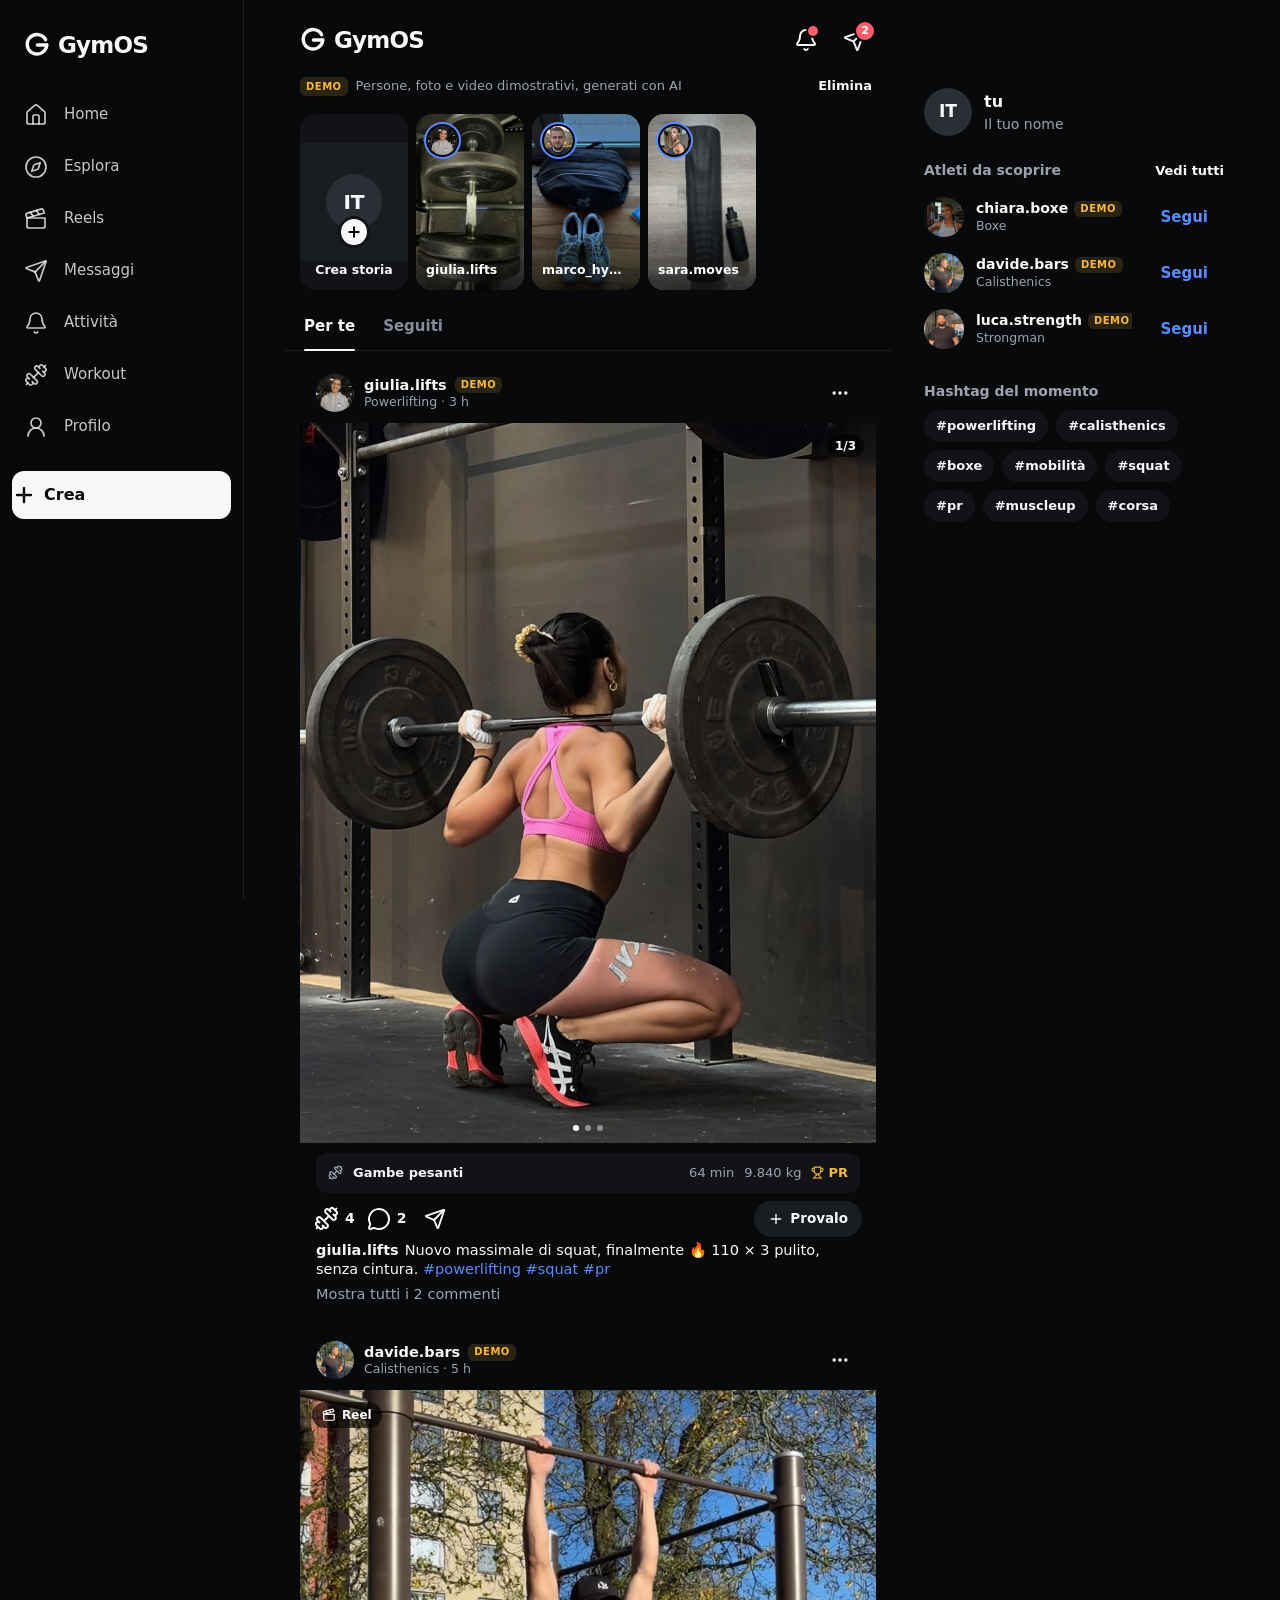
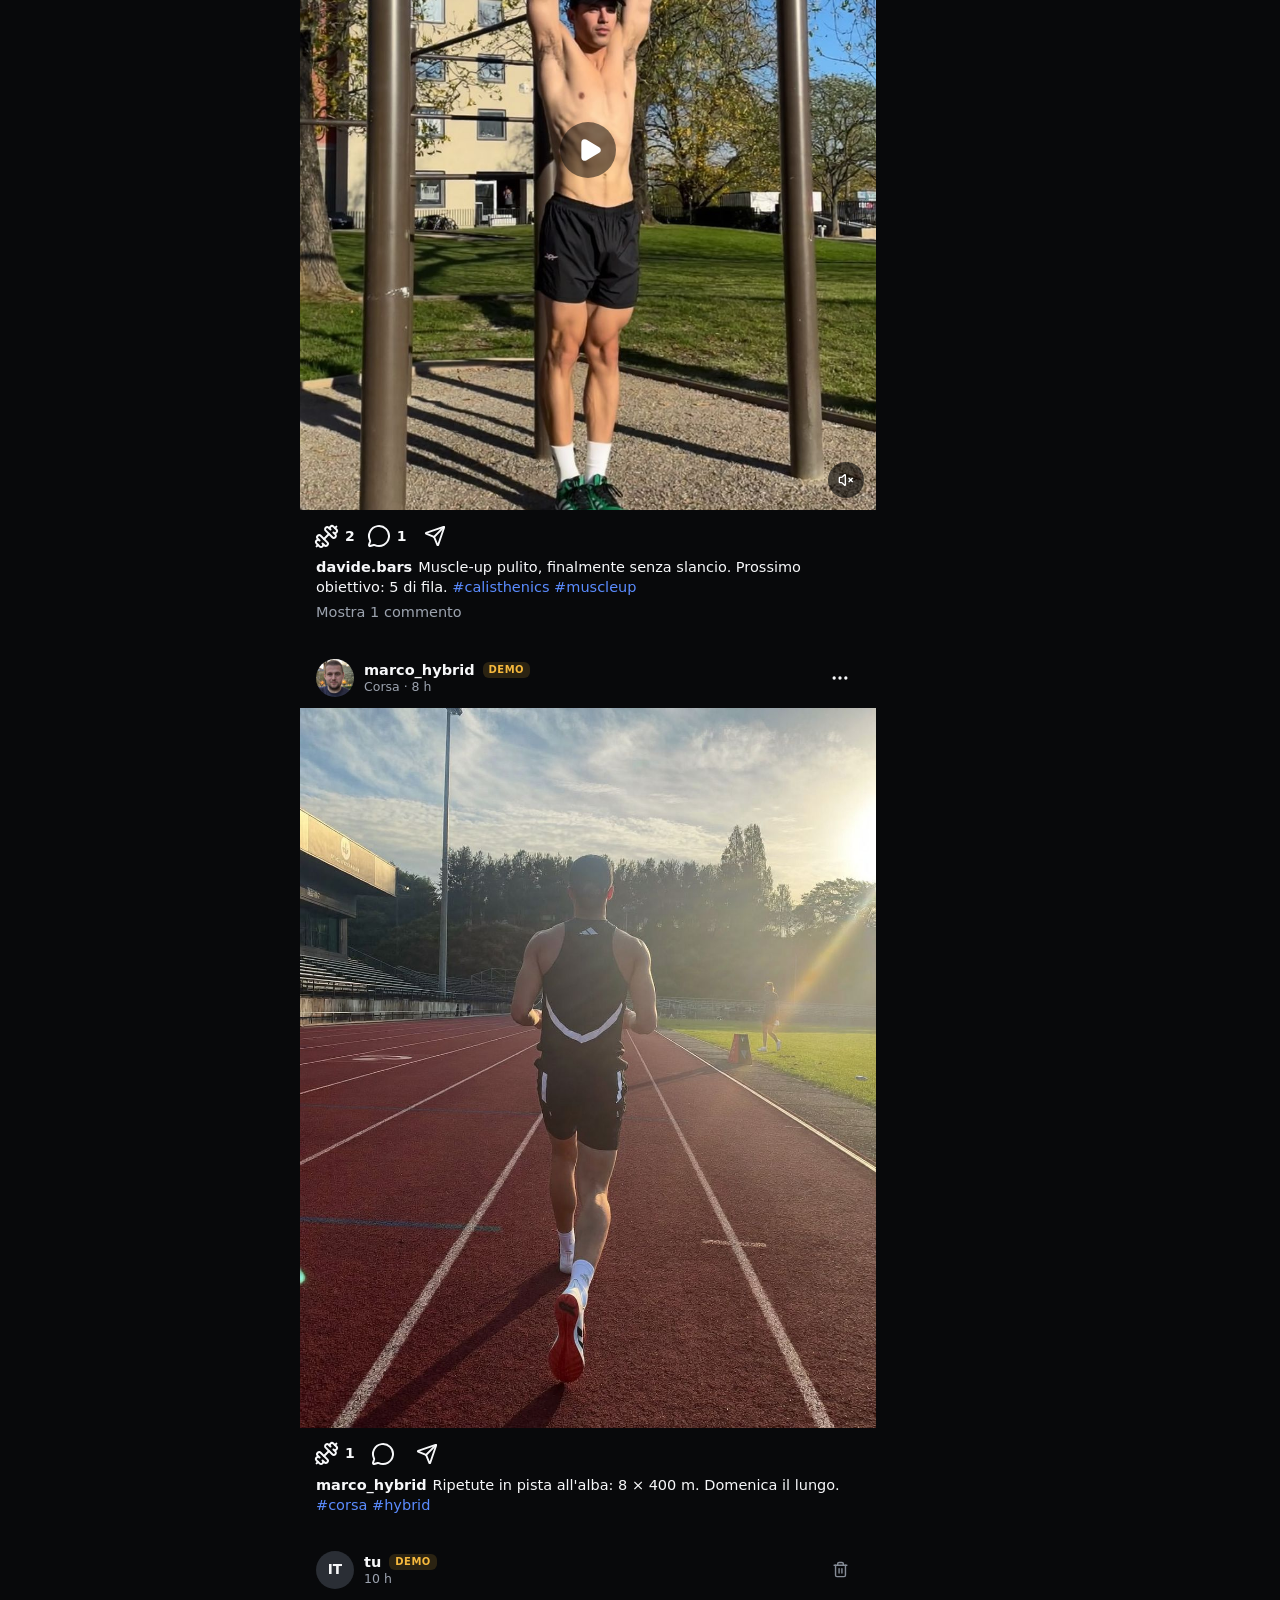
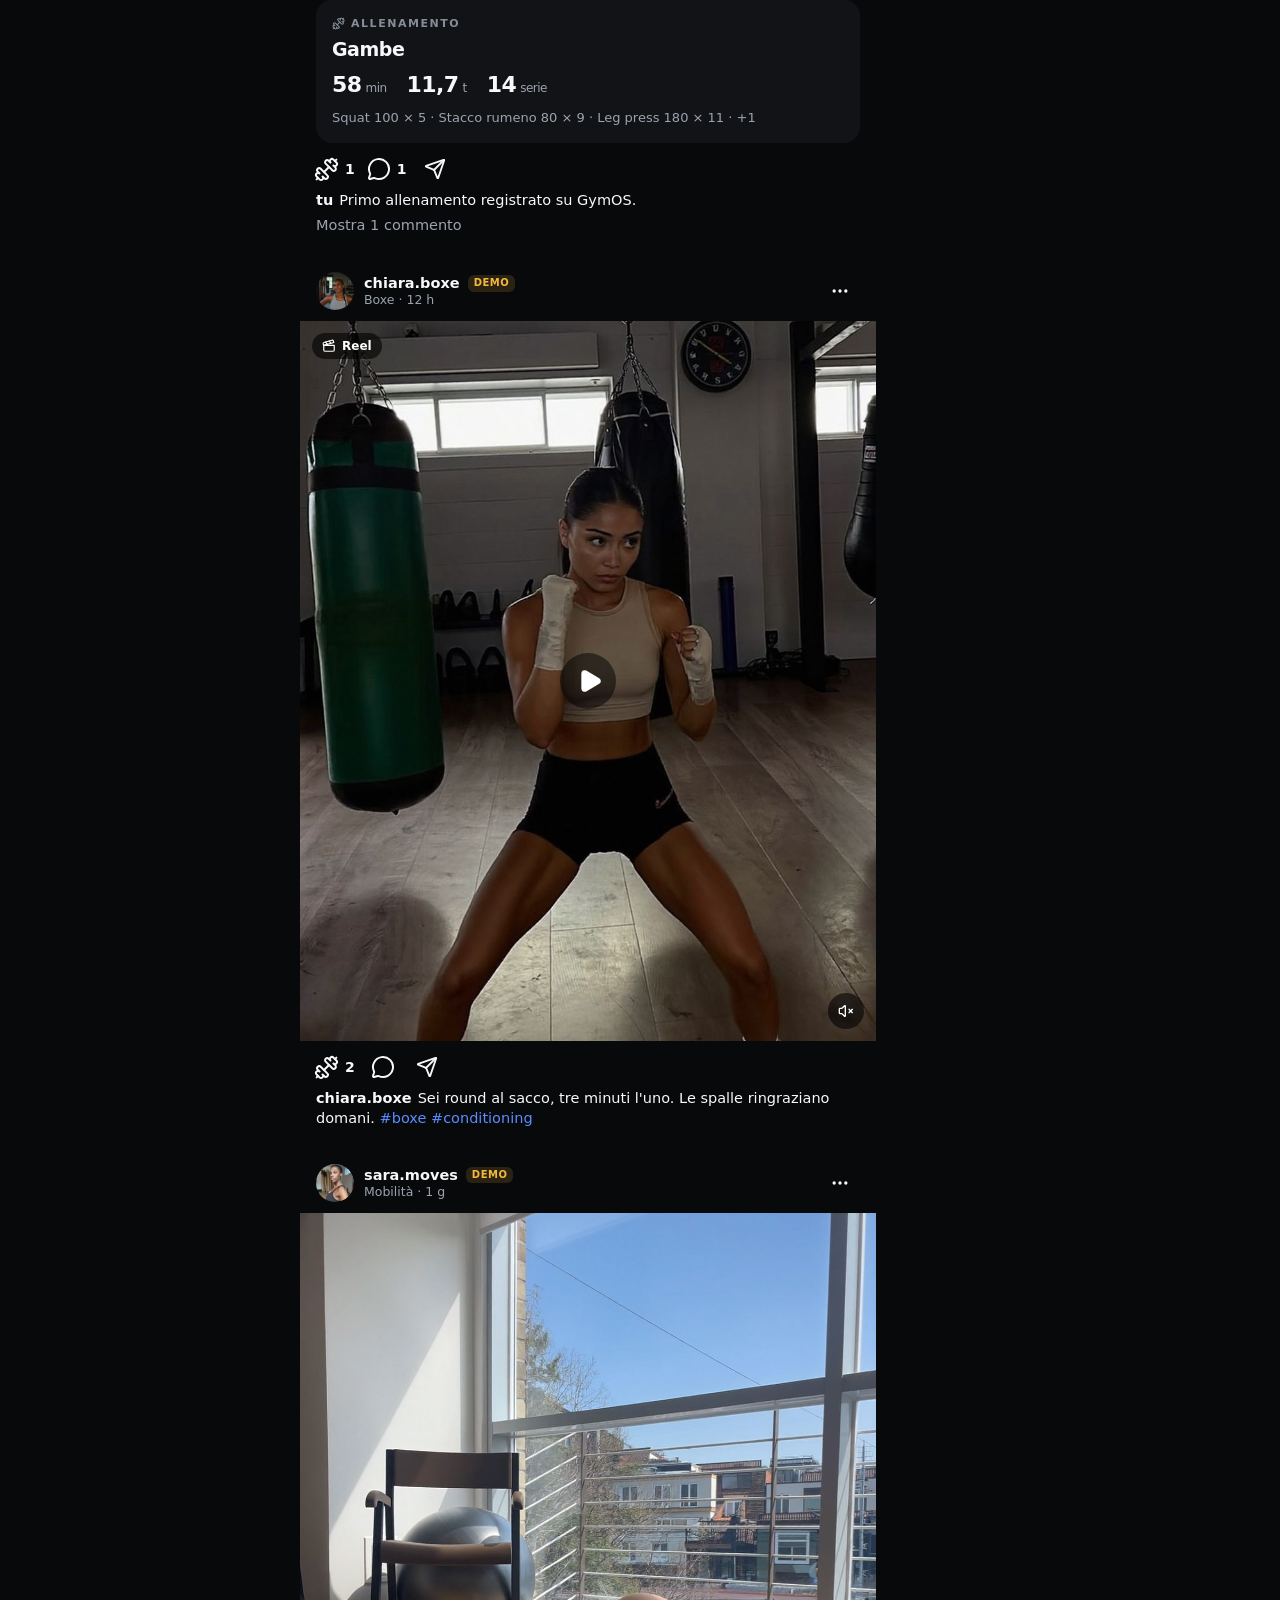
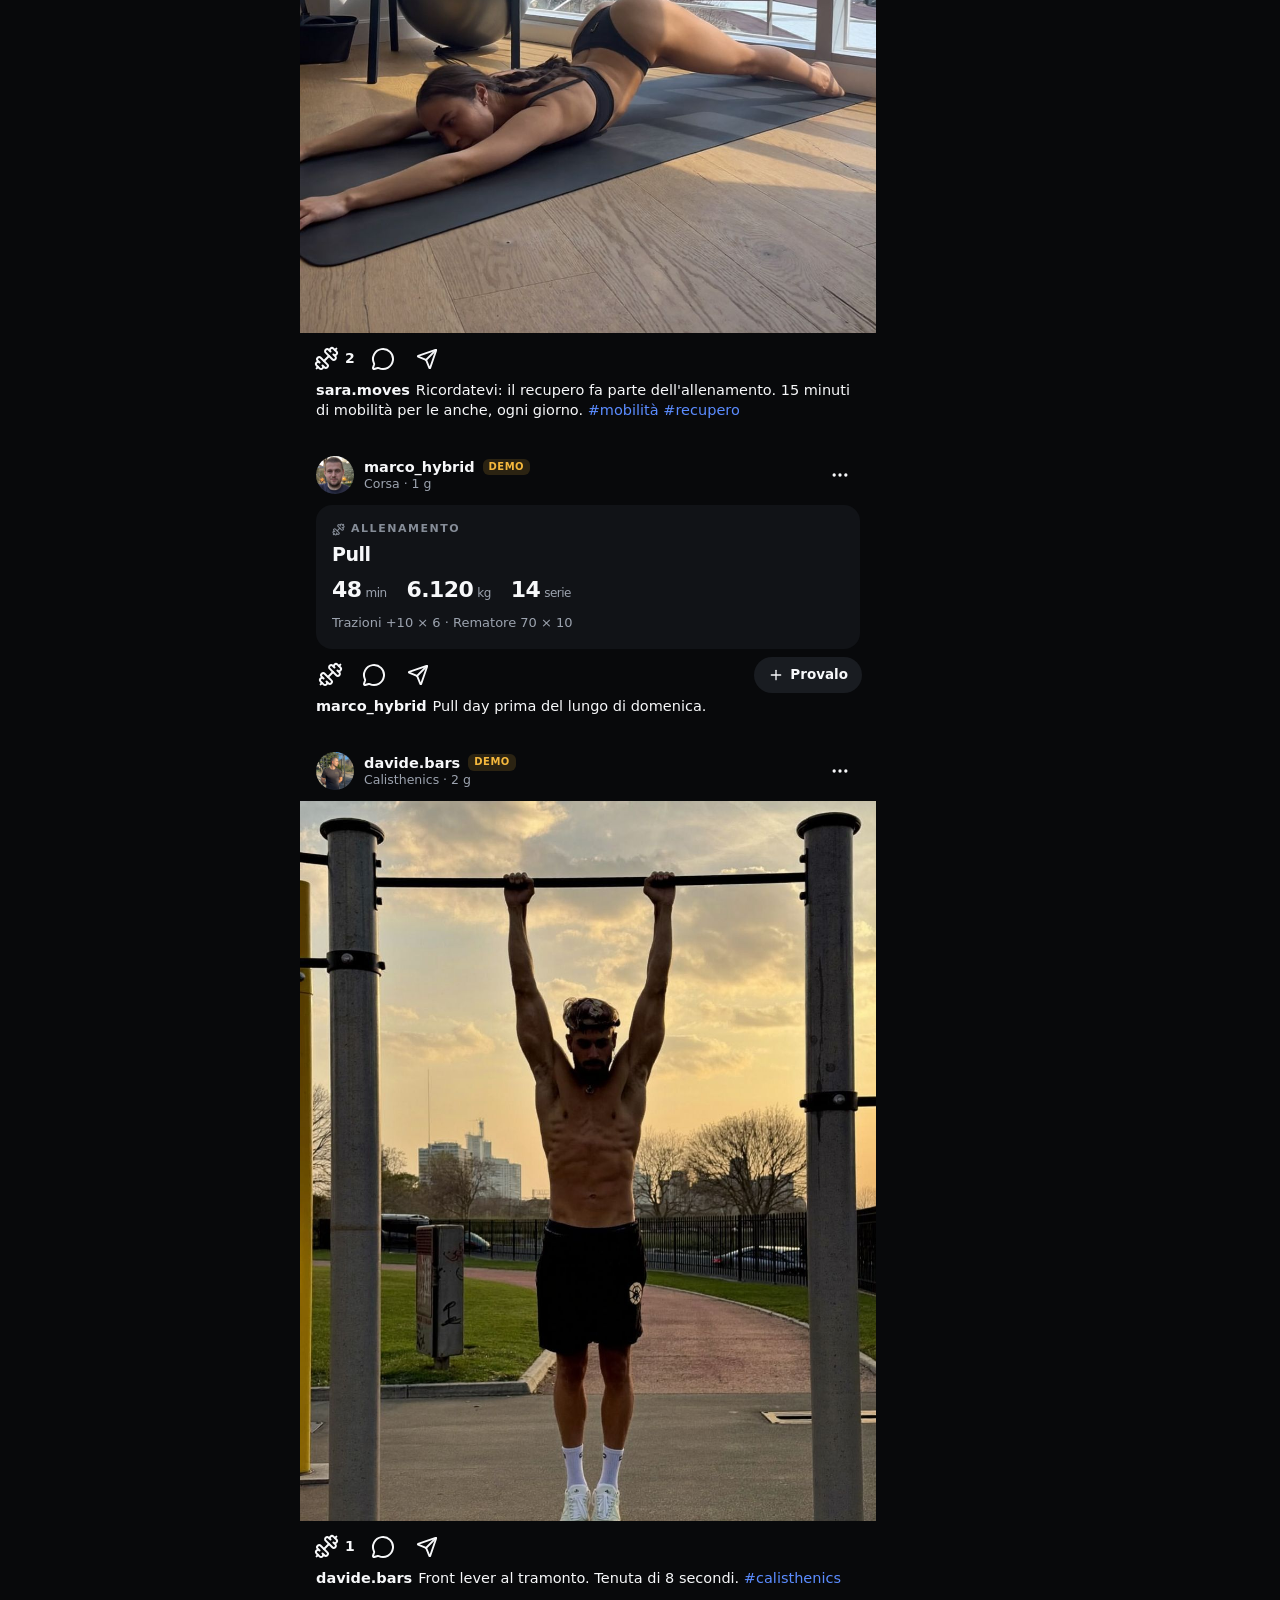
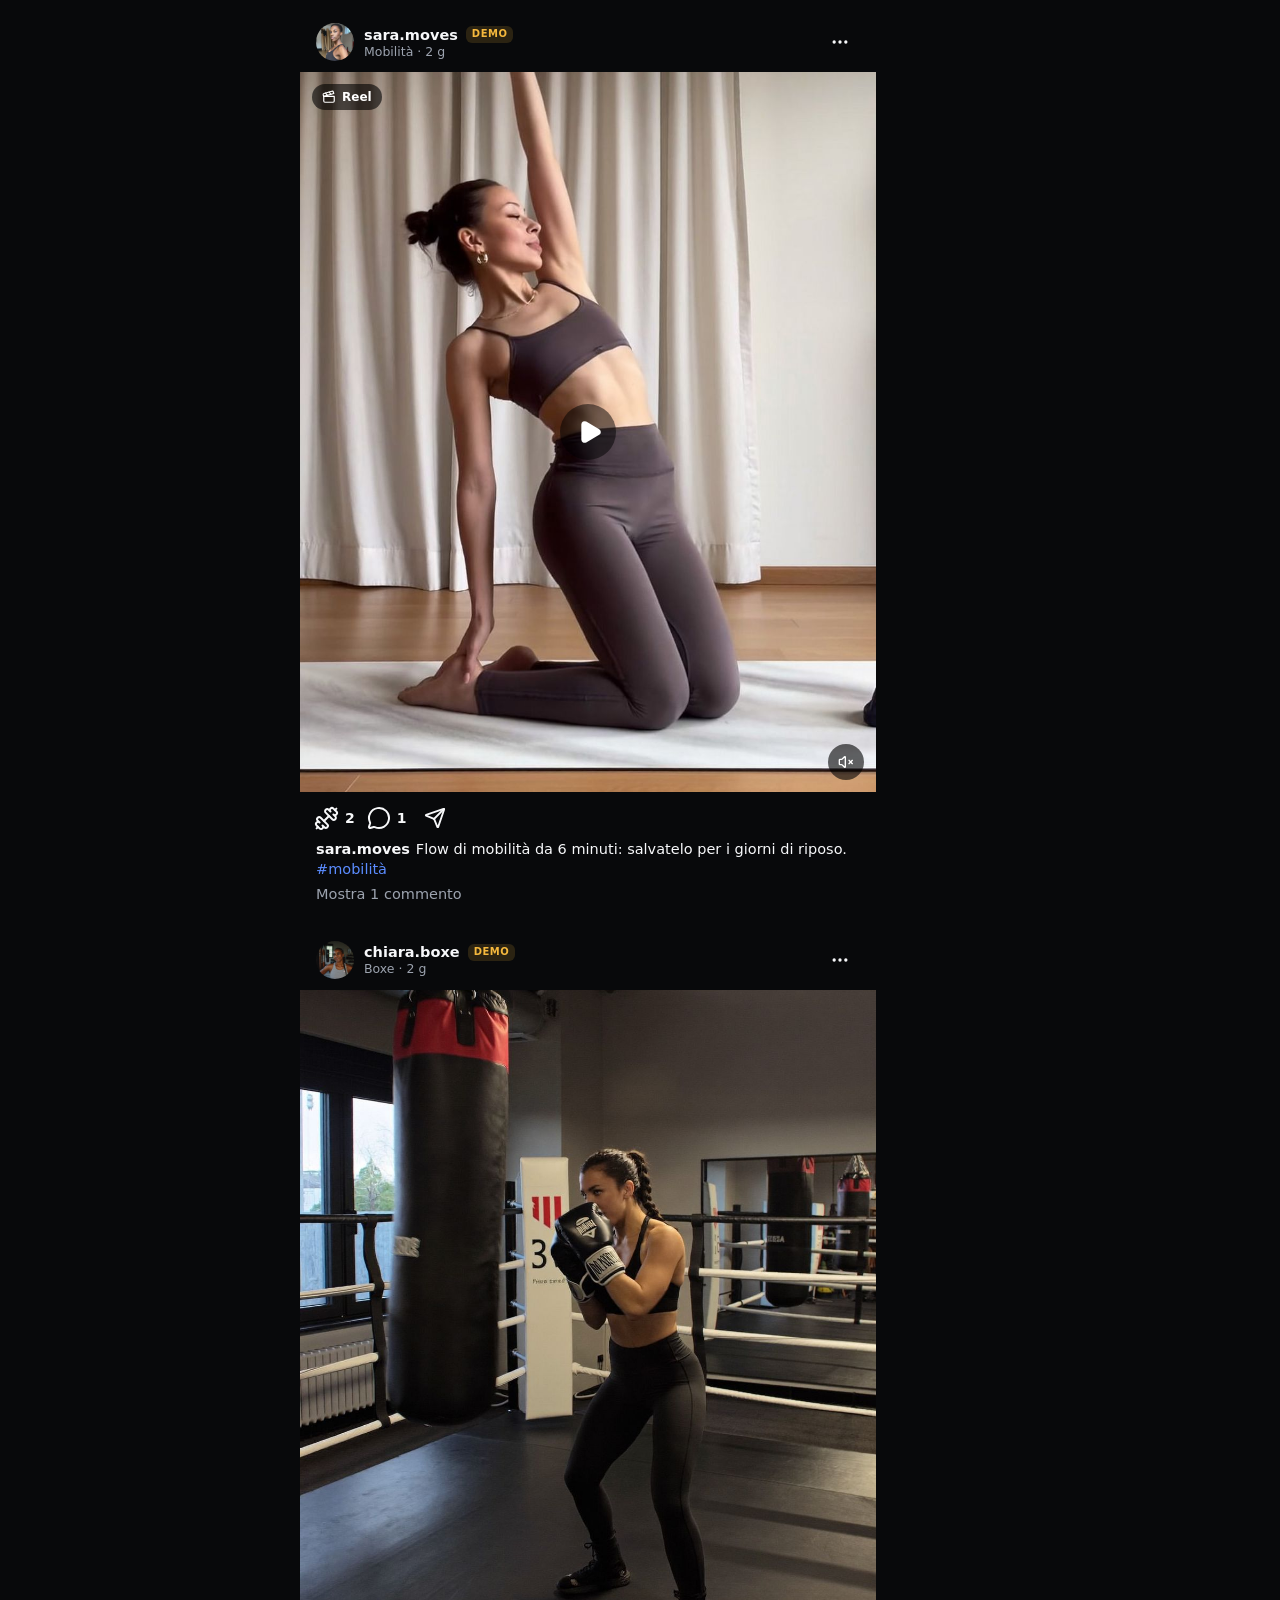
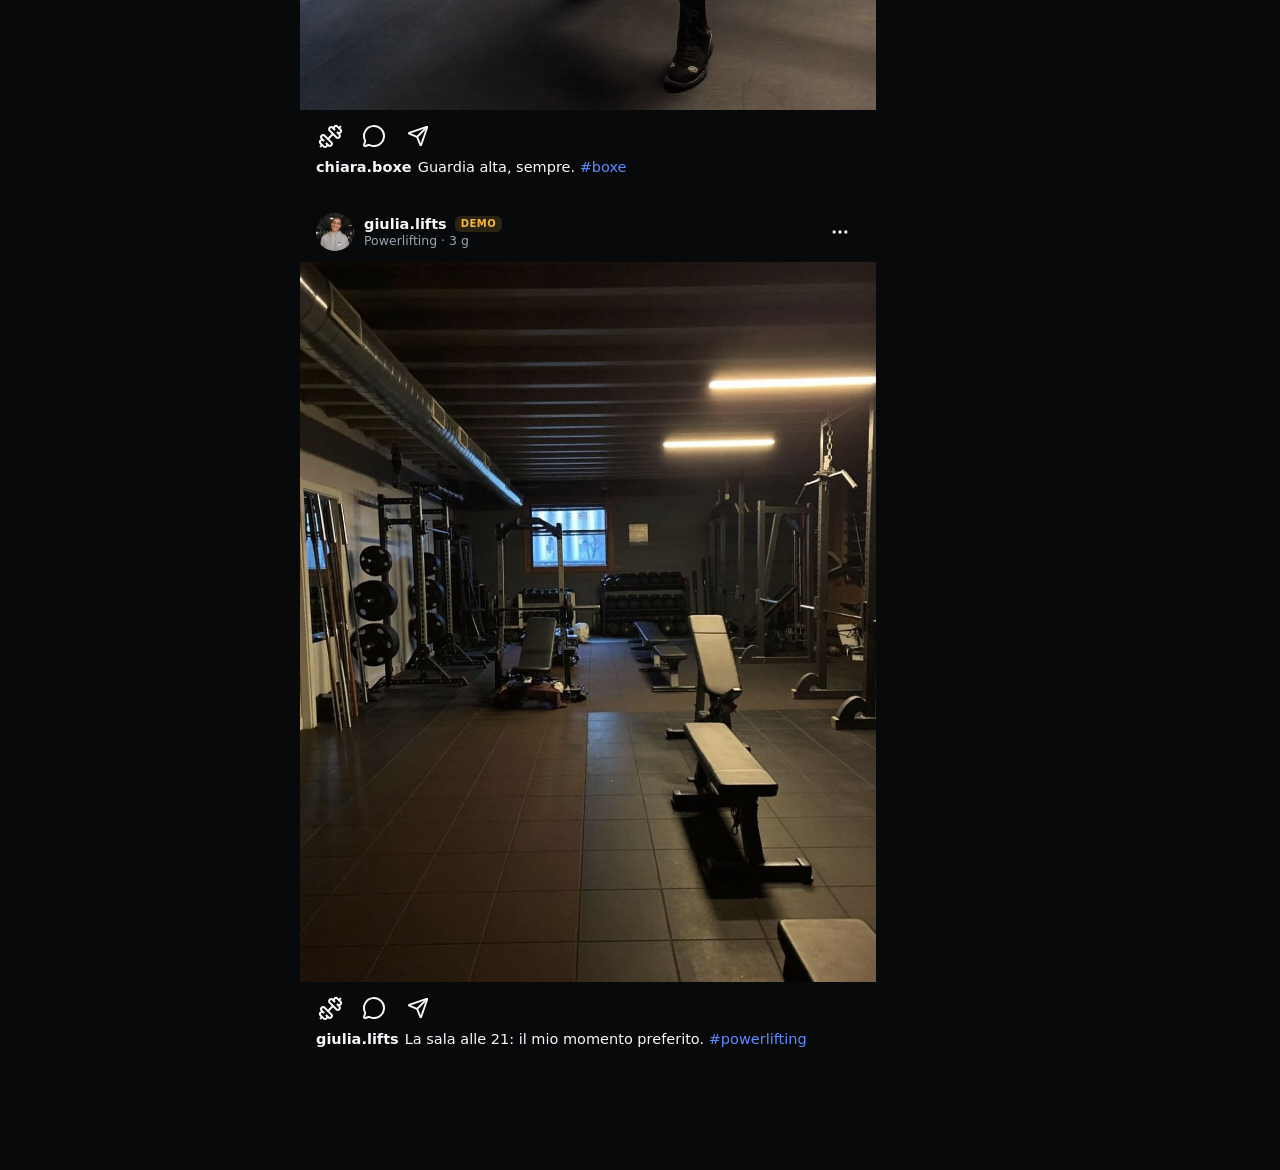
==== index.html @ dfb7d6fe "GymOS: app pubblicata (build) Co-Authored-By: Claude Opus 5.5 <noreply@anthropic.com>" ====
<!doctype html>
<html lang="it">
  <head>
    <meta charset="UTF-8" />
    <meta name="viewport" content="width=device-width, initial-scale=1, viewport-fit=cover" />
    <meta name="theme-color" content="#08090b" />
    <meta name="apple-mobile-web-app-capable" content="yes" />
    <meta name="mobile-web-app-capable" content="yes" />
    <meta name="apple-mobile-web-app-status-bar-style" content="black-translucent" />
    <meta name="apple-mobile-web-app-title" content="GymOS" />
    <link rel="manifest" href="/manifest.webmanifest" />
    <link rel="icon" type="image/png" href="/icons/icon-192.png" />
    <link rel="apple-touch-icon" href="/icons/apple-touch-icon.png" />
    <title>GymOS</title>
    <script type="module" crossorigin src="/assets/index-BganBT_k.js"></script>
    <link rel="stylesheet" crossorigin href="/assets/index-Bl6Pz8WL.css">
  </head>
  <body>
    <div id="root"></div>
  </body>
</html>
---- assets/index-Bl6Pz8WL.css ----
/*! tailwindcss v4.3.4 | MIT License | https://tailwindcss.com */
@layer properties{@supports (((-webkit-hyphens:none)) and (not (margin-trim:block))) or ((-moz-orient:inline) and (not (color:rgb(from red r g b)))){*,:before,:after,::backdrop{--tw-translate-x:0;--tw-translate-y:0;--tw-translate-z:0;--tw-rotate-x:initial;--tw-rotate-y:initial;--tw-rotate-z:initial;--tw-skew-x:initial;--tw-skew-y:initial;--tw-pan-x:initial;--tw-pan-y:initial;--tw-pinch-zoom:initial;--tw-scroll-snap-strictness:proximity;--tw-space-y-reverse:0;--tw-divide-y-reverse:0;--tw-border-style:solid;--tw-gradient-position:initial;--tw-gradient-from:#0000;--tw-gradient-via:#0000;--tw-gradient-to:#0000;--tw-gradient-stops:initial;--tw-gradient-via-stops:initial;--tw-gradient-from-position:0%;--tw-gradient-via-position:50%;--tw-gradient-to-position:100%;--tw-leading:initial;--tw-font-weight:initial;--tw-tracking:initial;--tw-shadow:0 0 #0000;--tw-shadow-color:initial;--tw-shadow-alpha:100%;--tw-inset-shadow:0 0 #0000;--tw-inset-shadow-color:initial;--tw-inset-shadow-alpha:100%;--tw-ring-color:initial;--tw-ring-shadow:0 0 #0000;--tw-inset-ring-color:initial;--tw-inset-ring-shadow:0 0 #0000;--tw-ring-inset:initial;--tw-ring-offset-width:0px;--tw-ring-offset-color:#fff;--tw-ring-offset-shadow:0 0 #0000;--tw-blur:initial;--tw-brightness:initial;--tw-contrast:initial;--tw-grayscale:initial;--tw-hue-rotate:initial;--tw-invert:initial;--tw-opacity:initial;--tw-saturate:initial;--tw-sepia:initial;--tw-drop-shadow:initial;--tw-drop-shadow-color:initial;--tw-drop-shadow-alpha:100%;--tw-drop-shadow-size:initial;--tw-backdrop-blur:initial;--tw-backdrop-brightness:initial;--tw-backdrop-contrast:initial;--tw-backdrop-grayscale:initial;--tw-backdrop-hue-rotate:initial;--tw-backdrop-invert:initial;--tw-backdrop-opacity:initial;--tw-backdrop-saturate:initial;--tw-backdrop-sepia:initial;--tw-duration:initial}}}@layer theme{:root,:host{--font-sans:-apple-system, BlinkMacSystemFont, "SF Pro Text", "Inter", system-ui, sans-serif;--font-mono:ui-monospace, SFMono-Regular, Menlo, Monaco, Consolas, "Liberation Mono", "Courier New", monospace;--color-black:#000;--color-white:#fff;--spacing:.25rem;--container-xs:20rem;--container-md:28rem;--container-xl:36rem;--container-3xl:48rem;--text-xs:.75rem;--text-xs--line-height:calc(1 / .75);--text-sm:.875rem;--text-sm--line-height:calc(1.25 / .875);--text-base:1rem;--text-base--line-height:calc(1.5 / 1);--text-lg:1.125rem;--text-lg--line-height:calc(1.75 / 1.125);--text-xl:1.25rem;--text-xl--line-height:calc(1.75 / 1.25);--text-2xl:1.5rem;--text-2xl--line-height:calc(2 / 1.5);--text-3xl:1.875rem;--text-3xl--line-height:calc(2.25 / 1.875);--font-weight-normal:400;--font-weight-medium:500;--font-weight-semibold:600;--font-weight-bold:700;--tracking-tight:-.025em;--tracking-wider:.05em;--leading-tight:1.25;--leading-snug:1.375;--leading-relaxed:1.625;--radius-sm:.25rem;--radius-md:.375rem;--radius-lg:.5rem;--radius-xl:.75rem;--radius-2xl:1rem;--radius-3xl:1.5rem;--animate-pulse:pulse 2s cubic-bezier(.4, 0, .6, 1) infinite;--blur-xl:24px;--default-transition-duration:.15s;--default-transition-timing-function:cubic-bezier(.4, 0, .2, 1);--default-font-family:var(--font-sans);--default-mono-font-family:var(--font-mono);--color-bg:#08090b;--color-surface:#111317;--color-raised:#191c21;--color-line:#292d33;--color-ink:#f7f8fa;--color-muted:#9ca3af;--color-faint:#868d98;--color-accent:#f7f8fa;--color-on-accent:#08090b;--color-signal:#5b8cff;--color-chart:#3a3f47;--color-pr:#f5b83d;--color-danger:#ff5c6c}}@layer base{*,:after,:before,::backdrop{box-sizing:border-box;border:0 solid;margin:0;padding:0}::file-selector-button{box-sizing:border-box;border:0 solid;margin:0;padding:0}html,:host{-webkit-text-size-adjust:100%;tab-size:4;line-height:1.5;font-family:var(--default-font-family,-apple-system, BlinkMacSystemFont, "Segoe UI", Roboto, "Helvetica Neue", "Noto Sans", Arial, sans-serif, "Apple Color Emoji", "Segoe UI Emoji", "Segoe UI Symbol", "Noto Color Emoji");font-feature-settings:var(--default-font-feature-settings,normal);font-variation-settings:var(--default-font-variation-settings,normal);-webkit-tap-highlight-color:transparent}hr{height:0;color:inherit;border-top-width:1px}abbr:where([title]){-webkit-text-decoration:underline dotted;text-decoration:underline dotted}h1,h2,h3,h4,h5,h6{font-size:inherit;font-weight:inherit}a{color:inherit;-webkit-text-decoration:inherit;-webkit-text-decoration:inherit;-webkit-text-decoration:inherit;-webkit-text-decoration:inherit;text-decoration:inherit}b,strong{font-weight:bolder}code,kbd,samp,pre{font-family:var(--default-mono-font-family,ui-monospace, SFMono-Regular, Menlo, Monaco, Consolas, "Liberation Mono", "Courier New", monospace);font-feature-settings:var(--default-mono-font-feature-settings,normal);font-variation-settings:var(--default-mono-font-variation-settings,normal);font-size:1em}small{font-size:80%}sub,sup{vertical-align:baseline;font-size:75%;line-height:0;position:relative}sub{bottom:-.25em}sup{top:-.5em}table{text-indent:0;border-color:inherit;border-collapse:collapse}:-moz-focusring:where(:not(iframe)){outline:auto}progress{vertical-align:baseline}summary{display:list-item}ol,ul,menu{list-style:none}img,svg,video,canvas,audio,iframe,embed,object{vertical-align:middle;display:block}img,video{max-width:100%;height:auto}button,input,select,optgroup,textarea{font:inherit;font-feature-settings:inherit;font-variation-settings:inherit;letter-spacing:inherit;color:inherit;opacity:1;background-color:#0000;border-radius:0}::file-selector-button{font:inherit;font-feature-settings:inherit;font-variation-settings:inherit;letter-spacing:inherit;color:inherit;opacity:1;background-color:#0000;border-radius:0}:where(select:is([multiple],[size])) optgroup{font-weight:bolder}:where(select:is([multiple],[size])) optgroup option{padding-inline-start:20px}::file-selector-button{margin-inline-end:4px}::placeholder{opacity:1}@supports (not ((-webkit-appearance:-apple-pay-button))) or (contain-intrinsic-size:1px){::placeholder{color:currentColor}@supports (color:color-mix(in lab, red, red)){::placeholder{color:color-mix(in oklab, currentcolor 50%, transparent)}}}textarea{resize:vertical}::-webkit-search-decoration{-webkit-appearance:none}::-webkit-date-and-time-value{min-height:1lh;text-align:inherit}::-webkit-datetime-edit{display:inline-flex}::-webkit-datetime-edit-fields-wrapper{padding:0}::-webkit-datetime-edit{padding-block:0}::-webkit-datetime-edit-year-field{padding-block:0}::-webkit-datetime-edit-month-field{padding-block:0}::-webkit-datetime-edit-day-field{padding-block:0}::-webkit-datetime-edit-hour-field{padding-block:0}::-webkit-datetime-edit-minute-field{padding-block:0}::-webkit-datetime-edit-second-field{padding-block:0}::-webkit-datetime-edit-millisecond-field{padding-block:0}::-webkit-datetime-edit-meridiem-field{padding-block:0}::-webkit-calendar-picker-indicator{line-height:1}:-moz-ui-invalid{box-shadow:none}button,input:where([type=button],[type=reset],[type=submit]){appearance:button}::file-selector-button{appearance:button}::-webkit-inner-spin-button{height:auto}::-webkit-outer-spin-button{height:auto}[hidden]:where(:not([hidden=until-found])){display:none!important}}@layer components;@layer utilities{.pointer-events-auto{pointer-events:auto}.pointer-events-none{pointer-events:none}.visible{visibility:visible}.absolute{position:absolute}.fixed{position:fixed}.relative{position:relative}.sticky{position:sticky}.inset-0{inset:0}.inset-x-0{inset-inline:0}.inset-x-2{inset-inline:calc(var(--spacing) * 2)}.inset-x-2\.5{inset-inline:calc(var(--spacing) * 2.5)}.inset-x-3{inset-inline:calc(var(--spacing) * 3)}.inset-x-6{inset-inline:calc(var(--spacing) * 6)}.inset-x-\[22\%\]{inset-inline:22%}.top-0{top:0}.top-0\.5{top:calc(var(--spacing) * .5)}.top-1{top:var(--spacing)}.top-1\/2{top:50%}.top-2{top:calc(var(--spacing) * 2)}.top-3{top:calc(var(--spacing) * 3)}.top-6{top:calc(var(--spacing) * 6)}.top-28{top:calc(var(--spacing) * 28)}.top-\[118px\]{top:118px}.top-\[max\(env\(safe-area-inset-top\)\,12px\)\]{top:max(env(safe-area-inset-top), 12px)}.-right-0\.5{right:calc(var(--spacing) * -.5)}.right-0{right:0}.right-0\.5{right:calc(var(--spacing) * .5)}.right-2{right:calc(var(--spacing) * 2)}.right-2\.5{right:calc(var(--spacing) * 2.5)}.right-3{right:calc(var(--spacing) * 3)}.-bottom-0\.5{bottom:calc(var(--spacing) * -.5)}.-bottom-px{bottom:-1px}.bottom-0{bottom:0}.bottom-2{bottom:calc(var(--spacing) * 2)}.bottom-2\.5{bottom:calc(var(--spacing) * 2.5)}.bottom-3{bottom:calc(var(--spacing) * 3)}.bottom-24{bottom:calc(var(--spacing) * 24)}.bottom-28{bottom:calc(var(--spacing) * 28)}.left-0{left:0}.left-0\.5{left:calc(var(--spacing) * .5)}.left-1\/2{left:50%}.left-2{left:calc(var(--spacing) * 2)}.left-3{left:calc(var(--spacing) * 3)}.left-3\.5{left:calc(var(--spacing) * 3.5)}.left-4{left:calc(var(--spacing) * 4)}.z-30{z-index:30}.z-40{z-index:40}.z-50{z-index:50}.z-\[60\]{z-index:60}.z-\[70\]{z-index:70}.row-span-2{grid-row:span 2/span 2}.-mx-1{margin-inline:calc(var(--spacing) * -1)}.-mx-4{margin-inline:calc(var(--spacing) * -4)}.mx-3{margin-inline:calc(var(--spacing) * 3)}.mx-4{margin-inline:calc(var(--spacing) * 4)}.mx-auto{margin-inline:auto}.-my-1{margin-block:calc(var(--spacing) * -1)}.-mt-1{margin-top:calc(var(--spacing) * -1)}.-mt-2{margin-top:calc(var(--spacing) * -2)}.-mt-8{margin-top:calc(var(--spacing) * -8)}.-mt-9{margin-top:calc(var(--spacing) * -9)}.-mt-10{margin-top:calc(var(--spacing) * -10)}.mt-0{margin-top:0}.mt-0\.5{margin-top:calc(var(--spacing) * .5)}.mt-1{margin-top:var(--spacing)}.mt-1\.5{margin-top:calc(var(--spacing) * 1.5)}.mt-2{margin-top:calc(var(--spacing) * 2)}.mt-2\.5{margin-top:calc(var(--spacing) * 2.5)}.mt-3{margin-top:calc(var(--spacing) * 3)}.mt-4{margin-top:calc(var(--spacing) * 4)}.mt-5{margin-top:calc(var(--spacing) * 5)}.mt-6{margin-top:calc(var(--spacing) * 6)}.mt-7{margin-top:calc(var(--spacing) * 7)}.mt-8{margin-top:calc(var(--spacing) * 8)}.mr-1{margin-right:var(--spacing)}.mr-1\.5{margin-right:calc(var(--spacing) * 1.5)}.mb-1{margin-bottom:var(--spacing)}.mb-1\.5{margin-bottom:calc(var(--spacing) * 1.5)}.mb-2{margin-bottom:calc(var(--spacing) * 2)}.mb-2\.5{margin-bottom:calc(var(--spacing) * 2.5)}.mb-3{margin-bottom:calc(var(--spacing) * 3)}.mb-4{margin-bottom:calc(var(--spacing) * 4)}.mb-6{margin-bottom:calc(var(--spacing) * 6)}.-ml-1{margin-left:calc(var(--spacing) * -1)}.-ml-2{margin-left:calc(var(--spacing) * -2)}.ml-1{margin-left:var(--spacing)}.ml-1\.5{margin-left:calc(var(--spacing) * 1.5)}.ml-auto{margin-left:auto}.line-clamp-1{-webkit-line-clamp:1;-webkit-box-orient:vertical;display:-webkit-box;overflow:hidden}.line-clamp-2{-webkit-line-clamp:2;-webkit-box-orient:vertical;display:-webkit-box;overflow:hidden}.line-clamp-3{-webkit-line-clamp:3;-webkit-box-orient:vertical;display:-webkit-box;overflow:hidden}.line-clamp-5{-webkit-line-clamp:5;-webkit-box-orient:vertical;display:-webkit-box;overflow:hidden}.block{display:block}.flex{display:flex}.grid{display:grid}.hidden{display:none}.inline{display:inline}.inline-flex{display:inline-flex}.table{display:table}.aspect-\[4\/5\]{aspect-ratio:4/5}.aspect-\[5\/2\]{aspect-ratio:5/2}.aspect-\[9\/16\]{aspect-ratio:9/16}.aspect-square{aspect-ratio:1}.size-1\.5{width:calc(var(--spacing) * 1.5);height:calc(var(--spacing) * 1.5)}.size-2{width:calc(var(--spacing) * 2);height:calc(var(--spacing) * 2)}.size-2\.5{width:calc(var(--spacing) * 2.5);height:calc(var(--spacing) * 2.5)}.size-5{width:calc(var(--spacing) * 5);height:calc(var(--spacing) * 5)}.size-6{width:calc(var(--spacing) * 6);height:calc(var(--spacing) * 6)}.size-7{width:calc(var(--spacing) * 7);height:calc(var(--spacing) * 7)}.size-8{width:calc(var(--spacing) * 8);height:calc(var(--spacing) * 8)}.size-9{width:calc(var(--spacing) * 9);height:calc(var(--spacing) * 9)}.size-10{width:calc(var(--spacing) * 10);height:calc(var(--spacing) * 10)}.size-11{width:calc(var(--spacing) * 11);height:calc(var(--spacing) * 11)}.size-12{width:calc(var(--spacing) * 12);height:calc(var(--spacing) * 12)}.size-14{width:calc(var(--spacing) * 14);height:calc(var(--spacing) * 14)}.size-16{width:calc(var(--spacing) * 16);height:calc(var(--spacing) * 16)}.size-\[18px\]{width:18px;height:18px}.size-\[27px\]{width:27px;height:27px}.size-\[46px\]{width:46px;height:46px}.size-full{width:100%;height:100%}.h-0\.5{height:calc(var(--spacing) * .5)}.h-1{height:var(--spacing)}.h-1\.5{height:calc(var(--spacing) * 1.5)}.h-3{height:calc(var(--spacing) * 3)}.h-5{height:calc(var(--spacing) * 5)}.h-7{height:calc(var(--spacing) * 7)}.h-8{height:calc(var(--spacing) * 8)}.h-9{height:calc(var(--spacing) * 9)}.h-10{height:calc(var(--spacing) * 10)}.h-11{height:calc(var(--spacing) * 11)}.h-12{height:calc(var(--spacing) * 12)}.h-14{height:calc(var(--spacing) * 14)}.h-16{height:calc(var(--spacing) * 16)}.h-32{height:calc(var(--spacing) * 32)}.h-40{height:calc(var(--spacing) * 40)}.h-80{height:calc(var(--spacing) * 80)}.h-\[3px\]{height:3px}.h-\[18px\]{height:18px}.h-\[31px\]{height:31px}.h-\[58px\]{height:58px}.h-\[118px\]{height:118px}.h-\[176px\]{height:176px}.h-\[184px\]{height:184px}.h-auto{height:auto}.h-fit{height:fit-content}.h-full{height:100%}.max-h-80{max-height:calc(var(--spacing) * 80)}.max-h-\[50dvh\]{max-height:50dvh}.max-h-\[92dvh\]{max-height:92dvh}.max-h-full{max-height:100%}.min-h-11{min-height:calc(var(--spacing) * 11)}.min-h-12{min-height:calc(var(--spacing) * 12)}.min-h-14{min-height:calc(var(--spacing) * 14)}.min-h-16{min-height:calc(var(--spacing) * 16)}.min-h-\[76px\]{min-height:76px}.min-h-dvh{min-height:100dvh}.w-1\/3{width:33.3333%}.w-2\/3{width:66.6667%}.w-5{width:calc(var(--spacing) * 5)}.w-9{width:calc(var(--spacing) * 9)}.w-10{width:calc(var(--spacing) * 10)}.w-11{width:calc(var(--spacing) * 11)}.w-12{width:calc(var(--spacing) * 12)}.w-28{width:calc(var(--spacing) * 28)}.w-36{width:calc(var(--spacing) * 36)}.w-44{width:calc(var(--spacing) * 44)}.w-64{width:calc(var(--spacing) * 64)}.w-\[3px\]{width:3px}.w-\[46\%\]{width:46%}.w-\[51px\]{width:51px}.w-\[63px\]{width:63px}.w-\[108px\]{width:108px}.w-\[128px\]{width:128px}.w-\[152px\]{width:152px}.w-\[300px\]{width:300px}.w-\[calc\(100\%\+2rem\)\]{width:calc(100% + 2rem)}.w-fit{width:fit-content}.w-full{width:100%}.max-w-3xl{max-width:var(--container-3xl)}.max-w-\[65\%\]{max-width:65%}.max-w-\[78\%\]{max-width:78%}.max-w-\[260px\]{max-width:260px}.max-w-\[1000px\]{max-width:1000px}.max-w-\[calc\(36rem-1\.5rem\)\]{max-width:34.5rem}.max-w-full{max-width:100%}.max-w-md{max-width:var(--container-md)}.max-w-xl{max-width:var(--container-xl)}.max-w-xs{max-width:var(--container-xs)}.min-w-0{min-width:0}.min-w-5{min-width:calc(var(--spacing) * 5)}.min-w-11{min-width:calc(var(--spacing) * 11)}.min-w-\[18px\]{min-width:18px}.flex-1{flex:1}.shrink-0{flex-shrink:0}.origin-left{transform-origin:0}.-translate-x-1\/2{--tw-translate-x:calc(calc(1 / 2 * 100%) * -1);translate:var(--tw-translate-x) var(--tw-translate-y)}.translate-x-5{--tw-translate-x:calc(var(--spacing) * 5);translate:var(--tw-translate-x) var(--tw-translate-y)}.-translate-y-1\/2{--tw-translate-y:calc(calc(1 / 2 * 100%) * -1);translate:var(--tw-translate-x) var(--tw-translate-y)}.transform{transform:var(--tw-rotate-x, ) var(--tw-rotate-y, ) var(--tw-rotate-z, ) var(--tw-skew-x, ) var(--tw-skew-y, )}.animate-pulse{animation:var(--animate-pulse)}.touch-pan-y{--tw-pan-y:pan-y;touch-action:var(--tw-pan-x, ) var(--tw-pan-y, ) var(--tw-pinch-zoom, )}.resize-none{resize:none}.snap-x{scroll-snap-type:x var(--tw-scroll-snap-strictness)}.snap-y{scroll-snap-type:y var(--tw-scroll-snap-strictness)}.snap-mandatory{--tw-scroll-snap-strictness:mandatory}.snap-center{scroll-snap-align:center}.snap-start{scroll-snap-align:start}.list-disc{list-style-type:disc}.grid-flow-row-dense{grid-auto-flow:dense}.grid-cols-2{grid-template-columns:repeat(2,minmax(0,1fr))}.grid-cols-3{grid-template-columns:repeat(3,minmax(0,1fr))}.grid-cols-4{grid-template-columns:repeat(4,minmax(0,1fr))}.grid-cols-7{grid-template-columns:repeat(7,minmax(0,1fr))}.grid-cols-\[1fr_1fr_auto\]{grid-template-columns:1fr 1fr auto}.grid-cols-\[1fr_auto\]{grid-template-columns:1fr auto}.grid-cols-\[2\.25rem_4\.25rem_1fr_1fr_3\.25rem\]{grid-template-columns:2.25rem 4.25rem 1fr 1fr 3.25rem}.grid-cols-\[auto_1fr\]{grid-template-columns:auto 1fr}.flex-col{flex-direction:column}.flex-wrap{flex-wrap:wrap}.place-items-center{place-items:center}.items-baseline{align-items:baseline}.items-center{align-items:center}.items-end{align-items:flex-end}.items-start{align-items:flex-start}.justify-between{justify-content:space-between}.justify-center{justify-content:center}.justify-start{justify-content:flex-start}.gap-0\.5{gap:calc(var(--spacing) * .5)}.gap-1{gap:var(--spacing)}.gap-1\.5{gap:calc(var(--spacing) * 1.5)}.gap-2{gap:calc(var(--spacing) * 2)}.gap-2\.5{gap:calc(var(--spacing) * 2.5)}.gap-3{gap:calc(var(--spacing) * 3)}.gap-3\.5{gap:calc(var(--spacing) * 3.5)}.gap-4{gap:calc(var(--spacing) * 4)}.gap-5{gap:calc(var(--spacing) * 5)}.gap-7{gap:calc(var(--spacing) * 7)}.gap-12{gap:calc(var(--spacing) * 12)}.gap-\[2px\]{gap:2px}:where(.space-y-1>:not(:last-child)){--tw-space-y-reverse:0;margin-block-start:calc(var(--spacing) * var(--tw-space-y-reverse));margin-block-end:calc(var(--spacing) * calc(1 - var(--tw-space-y-reverse)))}:where(.space-y-1\.5>:not(:last-child)){--tw-space-y-reverse:0;margin-block-start:calc(calc(var(--spacing) * 1.5) * var(--tw-space-y-reverse));margin-block-end:calc(calc(var(--spacing) * 1.5) * calc(1 - var(--tw-space-y-reverse)))}:where(.space-y-2>:not(:last-child)){--tw-space-y-reverse:0;margin-block-start:calc(calc(var(--spacing) * 2) * var(--tw-space-y-reverse));margin-block-end:calc(calc(var(--spacing) * 2) * calc(1 - var(--tw-space-y-reverse)))}:where(.space-y-2\.5>:not(:last-child)){--tw-space-y-reverse:0;margin-block-start:calc(calc(var(--spacing) * 2.5) * var(--tw-space-y-reverse));margin-block-end:calc(calc(var(--spacing) * 2.5) * calc(1 - var(--tw-space-y-reverse)))}:where(.space-y-3>:not(:last-child)){--tw-space-y-reverse:0;margin-block-start:calc(calc(var(--spacing) * 3) * var(--tw-space-y-reverse));margin-block-end:calc(calc(var(--spacing) * 3) * calc(1 - var(--tw-space-y-reverse)))}:where(.space-y-4>:not(:last-child)){--tw-space-y-reverse:0;margin-block-start:calc(calc(var(--spacing) * 4) * var(--tw-space-y-reverse));margin-block-end:calc(calc(var(--spacing) * 4) * calc(1 - var(--tw-space-y-reverse)))}.gap-x-4{column-gap:calc(var(--spacing) * 4)}.gap-y-1{row-gap:var(--spacing)}:where(.divide-y>:not(:last-child)){--tw-divide-y-reverse:0;border-bottom-style:var(--tw-border-style);border-top-style:var(--tw-border-style);border-top-width:calc(1px * var(--tw-divide-y-reverse));border-bottom-width:calc(1px * calc(1 - var(--tw-divide-y-reverse)))}:where(.divide-line\/60>:not(:last-child)){border-color:#292d3399}@supports (color:color-mix(in lab, red, red)){:where(.divide-line\/60>:not(:last-child)){border-color:color-mix(in oklab, var(--color-line) 60%, transparent)}}.truncate{text-overflow:ellipsis;white-space:nowrap;overflow:hidden}.overflow-hidden{overflow:hidden}.overflow-x-auto{overflow-x:auto}.overflow-y-auto{overflow-y:auto}.rounded{border-radius:.25rem}.rounded-2xl{border-radius:var(--radius-2xl)}.rounded-3xl{border-radius:var(--radius-3xl)}.rounded-\[14px\]{border-radius:14px}.rounded-\[18px\]{border-radius:18px}.rounded-\[22px\]{border-radius:22px}.rounded-full{border-radius:2147483647px}.rounded-lg{border-radius:var(--radius-lg)}.rounded-md{border-radius:var(--radius-md)}.rounded-sm{border-radius:var(--radius-sm)}.rounded-xl{border-radius:var(--radius-xl)}.rounded-t-3xl{border-top-left-radius:var(--radius-3xl);border-top-right-radius:var(--radius-3xl)}.border{border-style:var(--tw-border-style);border-width:1px}.border-2{border-style:var(--tw-border-style);border-width:2px}.border-\[3px\]{border-style:var(--tw-border-style);border-width:3px}.border-t{border-top-style:var(--tw-border-style);border-top-width:1px}.border-b{border-bottom-style:var(--tw-border-style);border-bottom-width:1px}.border-dashed{--tw-border-style:dashed;border-style:dashed}.border-line{border-color:var(--color-line)}.border-line\/60{border-color:#292d3399}@supports (color:color-mix(in lab, red, red)){.border-line\/60{border-color:color-mix(in oklab, var(--color-line) 60%, transparent)}}.border-surface{border-color:var(--color-surface)}.border-white{border-color:var(--color-white)}.border-white\/20{border-color:#fff3}@supports (color:color-mix(in lab, red, red)){.border-white\/20{border-color:color-mix(in oklab, var(--color-white) 20%, transparent)}}.bg-accent{background-color:var(--color-accent)}.bg-bg{background-color:var(--color-bg)}.bg-bg\/90{background-color:#08090be6}@supports (color:color-mix(in lab, red, red)){.bg-bg\/90{background-color:color-mix(in oklab, var(--color-bg) 90%, transparent)}}.bg-bg\/92{background-color:#08090beb}@supports (color:color-mix(in lab, red, red)){.bg-bg\/92{background-color:color-mix(in oklab, var(--color-bg) 92%, transparent)}}.bg-black{background-color:var(--color-black)}.bg-black\/40{background-color:#0006}@supports (color:color-mix(in lab, red, red)){.bg-black\/40{background-color:color-mix(in oklab, var(--color-black) 40%, transparent)}}.bg-black\/45{background-color:#00000073}@supports (color:color-mix(in lab, red, red)){.bg-black\/45{background-color:color-mix(in oklab, var(--color-black) 45%, transparent)}}.bg-black\/50{background-color:#00000080}@supports (color:color-mix(in lab, red, red)){.bg-black\/50{background-color:color-mix(in oklab, var(--color-black) 50%, transparent)}}.bg-black\/55{background-color:#0000008c}@supports (color:color-mix(in lab, red, red)){.bg-black\/55{background-color:color-mix(in oklab, var(--color-black) 55%, transparent)}}.bg-black\/60{background-color:#0009}@supports (color:color-mix(in lab, red, red)){.bg-black\/60{background-color:color-mix(in oklab, var(--color-black) 60%, transparent)}}.bg-black\/65{background-color:#000000a6}@supports (color:color-mix(in lab, red, red)){.bg-black\/65{background-color:color-mix(in oklab, var(--color-black) 65%, transparent)}}.bg-current{background-color:currentColor}.bg-danger{background-color:var(--color-danger)}.bg-danger\/10{background-color:#ff5c6c1a}@supports (color:color-mix(in lab, red, red)){.bg-danger\/10{background-color:color-mix(in oklab, var(--color-danger) 10%, transparent)}}.bg-danger\/15{background-color:#ff5c6c26}@supports (color:color-mix(in lab, red, red)){.bg-danger\/15{background-color:color-mix(in oklab, var(--color-danger) 15%, transparent)}}.bg-ink{background-color:var(--color-ink)}.bg-ink\/\[0\.06\]{background-color:#f7f8fa0f}@supports (color:color-mix(in lab, red, red)){.bg-ink\/\[0\.06\]{background-color:color-mix(in oklab, var(--color-ink) 6%, transparent)}}.bg-line{background-color:var(--color-line)}.bg-on-accent\/10{background-color:#08090b1a}@supports (color:color-mix(in lab, red, red)){.bg-on-accent\/10{background-color:color-mix(in oklab, var(--color-on-accent) 10%, transparent)}}.bg-pr{background-color:var(--color-pr)}.bg-pr\/12{background-color:#f5b83d1f}@supports (color:color-mix(in lab, red, red)){.bg-pr\/12{background-color:color-mix(in oklab, var(--color-pr) 12%, transparent)}}.bg-pr\/15{background-color:#f5b83d26}@supports (color:color-mix(in lab, red, red)){.bg-pr\/15{background-color:color-mix(in oklab, var(--color-pr) 15%, transparent)}}.bg-raised{background-color:var(--color-raised)}.bg-raised\/50{background-color:#191c2180}@supports (color:color-mix(in lab, red, red)){.bg-raised\/50{background-color:color-mix(in oklab, var(--color-raised) 50%, transparent)}}.bg-raised\/60{background-color:#191c2199}@supports (color:color-mix(in lab, red, red)){.bg-raised\/60{background-color:color-mix(in oklab, var(--color-raised) 60%, transparent)}}.bg-signal{background-color:var(--color-signal)}.bg-surface{background-color:var(--color-surface)}.bg-transparent{background-color:#0000}.bg-white{background-color:var(--color-white)}.bg-white\/15{background-color:#ffffff26}@supports (color:color-mix(in lab, red, red)){.bg-white\/15{background-color:color-mix(in oklab, var(--color-white) 15%, transparent)}}.bg-white\/30{background-color:#ffffff4d}@supports (color:color-mix(in lab, red, red)){.bg-white\/30{background-color:color-mix(in oklab, var(--color-white) 30%, transparent)}}.bg-white\/45{background-color:#ffffff73}@supports (color:color-mix(in lab, red, red)){.bg-white\/45{background-color:color-mix(in oklab, var(--color-white) 45%, transparent)}}.bg-white\/85{background-color:#ffffffd9}@supports (color:color-mix(in lab, red, red)){.bg-white\/85{background-color:color-mix(in oklab, var(--color-white) 85%, transparent)}}.bg-gradient-to-b{--tw-gradient-position:to bottom in oklab;background-image:linear-gradient(var(--tw-gradient-stops))}.bg-gradient-to-t{--tw-gradient-position:to top in oklab;background-image:linear-gradient(var(--tw-gradient-stops))}.from-black\/30{--tw-gradient-from:#0000004d}@supports (color:color-mix(in lab, red, red)){.from-black\/30{--tw-gradient-from:color-mix(in oklab, var(--color-black) 30%, transparent)}}.from-black\/30{--tw-gradient-stops:var(--tw-gradient-via-stops,var(--tw-gradient-position), var(--tw-gradient-from) var(--tw-gradient-from-position), var(--tw-gradient-to) var(--tw-gradient-to-position))}.from-black\/60{--tw-gradient-from:#0009}@supports (color:color-mix(in lab, red, red)){.from-black\/60{--tw-gradient-from:color-mix(in oklab, var(--color-black) 60%, transparent)}}.from-black\/60{--tw-gradient-stops:var(--tw-gradient-via-stops,var(--tw-gradient-position), var(--tw-gradient-from) var(--tw-gradient-from-position), var(--tw-gradient-to) var(--tw-gradient-to-position))}.from-black\/80{--tw-gradient-from:#000c}@supports (color:color-mix(in lab, red, red)){.from-black\/80{--tw-gradient-from:color-mix(in oklab, var(--color-black) 80%, transparent)}}.from-black\/80{--tw-gradient-stops:var(--tw-gradient-via-stops,var(--tw-gradient-position), var(--tw-gradient-from) var(--tw-gradient-from-position), var(--tw-gradient-to) var(--tw-gradient-to-position))}.from-transparent{--tw-gradient-from:transparent;--tw-gradient-stops:var(--tw-gradient-via-stops,var(--tw-gradient-position), var(--tw-gradient-from) var(--tw-gradient-from-position), var(--tw-gradient-to) var(--tw-gradient-to-position))}.via-transparent{--tw-gradient-via:transparent;--tw-gradient-via-stops:var(--tw-gradient-position), var(--tw-gradient-from) var(--tw-gradient-from-position), var(--tw-gradient-via) var(--tw-gradient-via-position), var(--tw-gradient-to) var(--tw-gradient-to-position);--tw-gradient-stops:var(--tw-gradient-via-stops)}.to-black\/75{--tw-gradient-to:#000000bf}@supports (color:color-mix(in lab, red, red)){.to-black\/75{--tw-gradient-to:color-mix(in oklab, var(--color-black) 75%, transparent)}}.to-black\/75{--tw-gradient-stops:var(--tw-gradient-via-stops,var(--tw-gradient-position), var(--tw-gradient-from) var(--tw-gradient-from-position), var(--tw-gradient-to) var(--tw-gradient-to-position))}.to-transparent{--tw-gradient-to:transparent;--tw-gradient-stops:var(--tw-gradient-via-stops,var(--tw-gradient-position), var(--tw-gradient-from) var(--tw-gradient-from-position), var(--tw-gradient-to) var(--tw-gradient-to-position))}.fill-faint{fill:var(--color-faint)}.fill-white{fill:var(--color-white)}.object-contain{object-fit:contain}.object-cover{object-fit:cover}.p-0{padding:0}.p-1{padding:var(--spacing)}.p-2\.5{padding:calc(var(--spacing) * 2.5)}.p-3{padding:calc(var(--spacing) * 3)}.p-3\.5{padding:calc(var(--spacing) * 3.5)}.p-4{padding:calc(var(--spacing) * 4)}.p-5{padding:calc(var(--spacing) * 5)}.p-6{padding:calc(var(--spacing) * 6)}.p-\[2px\]{padding:2px}.px-0{padding-inline:0}.px-1{padding-inline:var(--spacing)}.px-1\.5{padding-inline:calc(var(--spacing) * 1.5)}.px-2{padding-inline:calc(var(--spacing) * 2)}.px-2\.5{padding-inline:calc(var(--spacing) * 2.5)}.px-3{padding-inline:calc(var(--spacing) * 3)}.px-3\.5{padding-inline:calc(var(--spacing) * 3.5)}.px-4{padding-inline:calc(var(--spacing) * 4)}.px-5{padding-inline:calc(var(--spacing) * 5)}.px-6{padding-inline:calc(var(--spacing) * 6)}.px-8{padding-inline:calc(var(--spacing) * 8)}.py-0\.5{padding-block:calc(var(--spacing) * .5)}.py-1{padding-block:var(--spacing)}.py-1\.5{padding-block:calc(var(--spacing) * 1.5)}.py-2{padding-block:calc(var(--spacing) * 2)}.py-2\.5{padding-block:calc(var(--spacing) * 2.5)}.py-3{padding-block:calc(var(--spacing) * 3)}.py-3\.5{padding-block:calc(var(--spacing) * 3.5)}.py-6{padding-block:calc(var(--spacing) * 6)}.py-8{padding-block:calc(var(--spacing) * 8)}.py-10{padding-block:calc(var(--spacing) * 10)}.pt-1{padding-top:var(--spacing)}.pt-2{padding-top:calc(var(--spacing) * 2)}.pt-3{padding-top:calc(var(--spacing) * 3)}.pt-4{padding-top:calc(var(--spacing) * 4)}.pt-5{padding-top:calc(var(--spacing) * 5)}.pt-12{padding-top:calc(var(--spacing) * 12)}.pt-16{padding-top:calc(var(--spacing) * 16)}.pr-1{padding-right:var(--spacing)}.pr-3\.5{padding-right:calc(var(--spacing) * 3.5)}.pb-1{padding-bottom:var(--spacing)}.pb-1\.5{padding-bottom:calc(var(--spacing) * 1.5)}.pb-2{padding-bottom:calc(var(--spacing) * 2)}.pb-3{padding-bottom:calc(var(--spacing) * 3)}.pb-4{padding-bottom:calc(var(--spacing) * 4)}.pb-5{padding-bottom:calc(var(--spacing) * 5)}.pb-6{padding-bottom:calc(var(--spacing) * 6)}.pb-7{padding-bottom:calc(var(--spacing) * 7)}.pb-8{padding-bottom:calc(var(--spacing) * 8)}.pb-40{padding-bottom:calc(var(--spacing) * 40)}.pl-1\.5{padding-left:calc(var(--spacing) * 1.5)}.pl-3{padding-left:calc(var(--spacing) * 3)}.pl-5{padding-left:calc(var(--spacing) * 5)}.pl-10{padding-left:calc(var(--spacing) * 10)}.pl-11{padding-left:calc(var(--spacing) * 11)}.text-center{text-align:center}.text-left{text-align:left}.text-right{text-align:right}.text-2xl{font-size:var(--text-2xl);line-height:var(--tw-leading,var(--text-2xl--line-height))}.text-3xl{font-size:var(--text-3xl);line-height:var(--tw-leading,var(--text-3xl--line-height))}.text-lg{font-size:var(--text-lg);line-height:var(--tw-leading,var(--text-lg--line-height))}.text-sm{font-size:var(--text-sm);line-height:var(--tw-leading,var(--text-sm--line-height))}.text-xl{font-size:var(--text-xl);line-height:var(--tw-leading,var(--text-xl--line-height))}.text-xs{font-size:var(--text-xs);line-height:var(--tw-leading,var(--text-xs--line-height))}.text-\[10\.5px\]{font-size:10.5px}.text-\[10px\]{font-size:10px}.text-\[11\.5px\]{font-size:11.5px}.text-\[11px\]{font-size:11px}.text-\[12\.5px\]{font-size:12.5px}.text-\[12px\]{font-size:12px}.text-\[13\.5px\]{font-size:13.5px}.text-\[13px\]{font-size:13px}.text-\[14\.5px\]{font-size:14.5px}.text-\[14px\]{font-size:14px}.text-\[15px\]{font-size:15px}.text-\[16px\]{font-size:16px}.text-\[17px\]{font-size:17px}.text-\[18px\]{font-size:18px}.text-\[19px\]{font-size:19px}.text-\[22px\]{font-size:22px}.text-\[23px\]{font-size:23px}.text-\[26px\]{font-size:26px}.text-\[28px\]{font-size:28px}.text-\[30px\]{font-size:30px}.text-\[44px\]{font-size:44px}.leading-none{--tw-leading:1;line-height:1}.leading-relaxed{--tw-leading:var(--leading-relaxed);line-height:var(--leading-relaxed)}.leading-snug{--tw-leading:var(--leading-snug);line-height:var(--leading-snug)}.leading-tight{--tw-leading:var(--leading-tight);line-height:var(--leading-tight)}.font-bold{--tw-font-weight:var(--font-weight-bold);font-weight:var(--font-weight-bold)}.font-medium{--tw-font-weight:var(--font-weight-medium);font-weight:var(--font-weight-medium)}.font-normal{--tw-font-weight:var(--font-weight-normal);font-weight:var(--font-weight-normal)}.font-semibold{--tw-font-weight:var(--font-weight-semibold);font-weight:var(--font-weight-semibold)}.tracking-\[-0\.035em\]{--tw-tracking:-.035em;letter-spacing:-.035em}.tracking-\[0\.4em\]{--tw-tracking:.4em;letter-spacing:.4em}.tracking-\[0\.12em\]{--tw-tracking:.12em;letter-spacing:.12em}.tracking-\[0\.14em\]{--tw-tracking:.14em;letter-spacing:.14em}.tracking-tight{--tw-tracking:var(--tracking-tight);letter-spacing:var(--tracking-tight)}.tracking-wider{--tw-tracking:var(--tracking-wider);letter-spacing:var(--tracking-wider)}.break-words{overflow-wrap:break-word}.whitespace-nowrap{white-space:nowrap}.whitespace-pre-line{white-space:pre-line}.text-\[\#f7f8fa\]{color:#f7f8fa}.text-bg{color:var(--color-bg)}.text-black{color:var(--color-black)}.text-danger{color:var(--color-danger)}.text-faint{color:var(--color-faint)}.text-faint\/60{color:#868d9899}@supports (color:color-mix(in lab, red, red)){.text-faint\/60{color:color-mix(in oklab, var(--color-faint) 60%, transparent)}}.text-ink{color:var(--color-ink)}.text-ink\/80{color:#f7f8facc}@supports (color:color-mix(in lab, red, red)){.text-ink\/80{color:color-mix(in oklab, var(--color-ink) 80%, transparent)}}.text-ink\/85{color:#f7f8fad9}@supports (color:color-mix(in lab, red, red)){.text-ink\/85{color:color-mix(in oklab, var(--color-ink) 85%, transparent)}}.text-ink\/90{color:#f7f8fae6}@supports (color:color-mix(in lab, red, red)){.text-ink\/90{color:color-mix(in oklab, var(--color-ink) 90%, transparent)}}.text-muted{color:var(--color-muted)}.text-on-accent{color:var(--color-on-accent)}.text-pr{color:var(--color-pr)}.text-signal{color:var(--color-signal)}.text-white{color:var(--color-white)}.text-white\/70{color:#ffffffb3}@supports (color:color-mix(in lab, red, red)){.text-white\/70{color:color-mix(in oklab, var(--color-white) 70%, transparent)}}.text-white\/80{color:#fffc}@supports (color:color-mix(in lab, red, red)){.text-white\/80{color:color-mix(in oklab, var(--color-white) 80%, transparent)}}.capitalize{text-transform:capitalize}.uppercase{text-transform:uppercase}.italic{font-style:italic}.underline-offset-2{text-underline-offset:2px}.accent-\[var\(--color-accent\)\]{accent-color:var(--color-accent)}.opacity-40{opacity:.4}.opacity-45{opacity:.45}.opacity-60{opacity:.6}.opacity-70{opacity:.7}.opacity-100{opacity:1}.shadow{--tw-shadow:0 1px 3px 0 var(--tw-shadow-color,#0000001a), 0 1px 2px -1px var(--tw-shadow-color,#0000001a);box-shadow:var(--tw-inset-shadow), var(--tw-inset-ring-shadow), var(--tw-ring-offset-shadow), var(--tw-ring-shadow), var(--tw-shadow)}.shadow-lg{--tw-shadow:0 10px 15px -3px var(--tw-shadow-color,#0000001a), 0 4px 6px -4px var(--tw-shadow-color,#0000001a);box-shadow:var(--tw-inset-shadow), var(--tw-inset-ring-shadow), var(--tw-ring-offset-shadow), var(--tw-ring-shadow), var(--tw-shadow)}.shadow-sm{--tw-shadow:0 1px 3px 0 var(--tw-shadow-color,#0000001a), 0 1px 2px -1px var(--tw-shadow-color,#0000001a);box-shadow:var(--tw-inset-shadow), var(--tw-inset-ring-shadow), var(--tw-ring-offset-shadow), var(--tw-ring-shadow), var(--tw-shadow)}.ring,.ring-1{--tw-ring-shadow:var(--tw-ring-inset, ) 0 0 0 calc(1px + var(--tw-ring-offset-width)) var(--tw-ring-color,currentcolor);box-shadow:var(--tw-inset-shadow), var(--tw-inset-ring-shadow), var(--tw-ring-offset-shadow), var(--tw-ring-shadow), var(--tw-shadow)}.ring-2{--tw-ring-shadow:var(--tw-ring-inset, ) 0 0 0 calc(2px + var(--tw-ring-offset-width)) var(--tw-ring-color,currentcolor);box-shadow:var(--tw-inset-shadow), var(--tw-inset-ring-shadow), var(--tw-ring-offset-shadow), var(--tw-ring-shadow), var(--tw-shadow)}.ring-4{--tw-ring-shadow:var(--tw-ring-inset, ) 0 0 0 calc(4px + var(--tw-ring-offset-width)) var(--tw-ring-color,currentcolor);box-shadow:var(--tw-inset-shadow), var(--tw-inset-ring-shadow), var(--tw-ring-offset-shadow), var(--tw-ring-shadow), var(--tw-shadow)}.shadow-black\/40{--tw-shadow-color:#0006}@supports (color:color-mix(in lab, red, red)){.shadow-black\/40{--tw-shadow-color:color-mix(in oklab, color-mix(in oklab, var(--color-black) 40%, transparent) var(--tw-shadow-alpha), transparent)}}.ring-bg{--tw-ring-color:var(--color-bg)}.ring-ink{--tw-ring-color:var(--color-ink)}.ring-ink\/30{--tw-ring-color:#f7f8fa4d}@supports (color:color-mix(in lab, red, red)){.ring-ink\/30{--tw-ring-color:color-mix(in oklab, var(--color-ink) 30%, transparent)}}.ring-ink\/40{--tw-ring-color:#f7f8fa66}@supports (color:color-mix(in lab, red, red)){.ring-ink\/40{--tw-ring-color:color-mix(in oklab, var(--color-ink) 40%, transparent)}}.ring-line{--tw-ring-color:var(--color-line)}.ring-surface{--tw-ring-color:var(--color-surface)}.drop-shadow{--tw-drop-shadow-size:drop-shadow(0 1px 2px var(--tw-drop-shadow-color,#0000001a)) drop-shadow(0 1px 1px var(--tw-drop-shadow-color,#0000000f));--tw-drop-shadow:drop-shadow(0 1px 2px #0000001a) drop-shadow(0 1px 1px #0000000f);filter:var(--tw-blur, ) var(--tw-brightness, ) var(--tw-contrast, ) var(--tw-grayscale, ) var(--tw-hue-rotate, ) var(--tw-invert, ) var(--tw-saturate, ) var(--tw-sepia, ) var(--tw-drop-shadow, )}.filter{filter:var(--tw-blur, ) var(--tw-brightness, ) var(--tw-contrast, ) var(--tw-grayscale, ) var(--tw-hue-rotate, ) var(--tw-invert, ) var(--tw-saturate, ) var(--tw-sepia, ) var(--tw-drop-shadow, )}.backdrop-blur-\[2px\]{--tw-backdrop-blur:blur(2px);-webkit-backdrop-filter:var(--tw-backdrop-blur, ) var(--tw-backdrop-brightness, ) var(--tw-backdrop-contrast, ) var(--tw-backdrop-grayscale, ) var(--tw-backdrop-hue-rotate, ) var(--tw-backdrop-invert, ) var(--tw-backdrop-opacity, ) var(--tw-backdrop-saturate, ) var(--tw-backdrop-sepia, );backdrop-filter:var(--tw-backdrop-blur, ) var(--tw-backdrop-brightness, ) var(--tw-backdrop-contrast, ) var(--tw-backdrop-grayscale, ) var(--tw-backdrop-hue-rotate, ) var(--tw-backdrop-invert, ) var(--tw-backdrop-opacity, ) var(--tw-backdrop-saturate, ) var(--tw-backdrop-sepia, )}.backdrop-blur-xl{--tw-backdrop-blur:blur(var(--blur-xl));-webkit-backdrop-filter:var(--tw-backdrop-blur, ) var(--tw-backdrop-brightness, ) var(--tw-backdrop-contrast, ) var(--tw-backdrop-grayscale, ) var(--tw-backdrop-hue-rotate, ) var(--tw-backdrop-invert, ) var(--tw-backdrop-opacity, ) var(--tw-backdrop-saturate, ) var(--tw-backdrop-sepia, );backdrop-filter:var(--tw-backdrop-blur, ) var(--tw-backdrop-brightness, ) var(--tw-backdrop-contrast, ) var(--tw-backdrop-grayscale, ) var(--tw-backdrop-hue-rotate, ) var(--tw-backdrop-invert, ) var(--tw-backdrop-opacity, ) var(--tw-backdrop-saturate, ) var(--tw-backdrop-sepia, )}.transition{transition-property:color,background-color,border-color,outline-color,text-decoration-color,fill,stroke,--tw-gradient-from,--tw-gradient-via,--tw-gradient-to,opacity,box-shadow,transform,translate,scale,rotate,filter,-webkit-backdrop-filter,backdrop-filter,display,content-visibility,overlay,pointer-events;transition-timing-function:var(--tw-ease,var(--default-transition-timing-function));transition-duration:var(--tw-duration,var(--default-transition-duration))}.transition-\[width\]{transition-property:width;transition-timing-function:var(--tw-ease,var(--default-transition-timing-function));transition-duration:var(--tw-duration,var(--default-transition-duration))}.transition-colors{transition-property:color,background-color,border-color,outline-color,text-decoration-color,fill,stroke,--tw-gradient-from,--tw-gradient-via,--tw-gradient-to;transition-timing-function:var(--tw-ease,var(--default-transition-timing-function));transition-duration:var(--tw-duration,var(--default-transition-duration))}.transition-opacity{transition-property:opacity;transition-timing-function:var(--tw-ease,var(--default-transition-timing-function));transition-duration:var(--tw-duration,var(--default-transition-duration))}.transition-transform{transition-property:transform,translate,scale,rotate;transition-timing-function:var(--tw-ease,var(--default-transition-timing-function));transition-duration:var(--tw-duration,var(--default-transition-duration))}.duration-300{--tw-duration:.3s;transition-duration:.3s}.outline-none{--tw-outline-style:none;outline-style:none}.select-none{-webkit-user-select:none;user-select:none}.ring-inset{--tw-ring-inset:inset}.placeholder\:text-faint::placeholder{color:var(--color-faint)}.placeholder\:text-white\/40::placeholder{color:#fff6}@supports (color:color-mix(in lab, red, red)){.placeholder\:text-white\/40::placeholder{color:color-mix(in oklab, var(--color-white) 40%, transparent)}}.first\:mt-0:first-child{margin-top:0}.first-of-type\:border-0:first-of-type{border-style:var(--tw-border-style);border-width:0}@media (hover:hover){.hover\:underline:hover{text-decoration-line:underline}}.focus\:ring-2:focus{--tw-ring-shadow:var(--tw-ring-inset, ) 0 0 0 calc(2px + var(--tw-ring-offset-width)) var(--tw-ring-color,currentcolor);box-shadow:var(--tw-inset-shadow), var(--tw-inset-ring-shadow), var(--tw-ring-offset-shadow), var(--tw-ring-shadow), var(--tw-shadow)}.focus\:ring-ink\/30:focus{--tw-ring-color:#f7f8fa4d}@supports (color:color-mix(in lab, red, red)){.focus\:ring-ink\/30:focus{--tw-ring-color:color-mix(in oklab, var(--color-ink) 30%, transparent)}}.disabled\:opacity-30:disabled{opacity:.3}.disabled\:opacity-40:disabled{opacity:.4}@media (width>=40rem){.sm\:mx-0{margin-inline:0}.sm\:my-4{margin-block:calc(var(--spacing) * 4)}.sm\:hidden{display:none}.sm\:h-\[calc\(100\%-2rem\)\]{height:calc(100% - 2rem)}.sm\:w-full{width:100%}.sm\:grid-cols-2{grid-template-columns:repeat(2,minmax(0,1fr))}.sm\:items-center{align-items:center}.sm\:rounded-2xl{border-radius:var(--radius-2xl)}.sm\:rounded-3xl{border-radius:var(--radius-3xl)}.sm\:pb-4{padding-bottom:calc(var(--spacing) * 4)}}@media (width>=64rem){.lg\:inset-y-0{inset-block:0}.lg\:right-auto{right:auto}.lg\:left-\[244px\]{left:244px}.lg\:order-last{order:9999}.lg\:mx-0{margin-inline:0}.lg\:-mt-7{margin-top:calc(var(--spacing) * -7)}.lg\:mt-4{margin-top:calc(var(--spacing) * 4)}.lg\:block{display:block}.lg\:flex{display:flex}.lg\:grid{display:grid}.lg\:inline{display:inline}.lg\:aspect-\[7\/2\]{aspect-ratio:7/2}.lg\:h-12{height:calc(var(--spacing) * 12)}.lg\:w-\[176px\]{width:176px}.lg\:w-\[244px\]{width:244px}.lg\:w-full{width:100%}.lg\:max-w-\[935px\]{max-width:935px}.lg\:max-w-md{max-width:var(--container-md)}.lg\:max-w-none{max-width:none}.lg\:flex-none{flex:none}.lg\:grid-cols-2{grid-template-columns:repeat(2,minmax(0,1fr))}.lg\:flex-col{flex-direction:column}.lg\:flex-row{flex-direction:row}.lg\:items-start{align-items:flex-start}.lg\:items-stretch{align-items:stretch}.lg\:justify-start{justify-content:flex-start}.lg\:gap-1{gap:var(--spacing)}.lg\:gap-2{gap:calc(var(--spacing) * 2)}.lg\:gap-4{gap:calc(var(--spacing) * 4)}.lg\:gap-8{gap:calc(var(--spacing) * 8)}.lg\:rounded-xl{border-radius:var(--radius-xl)}.lg\:border-t-0{border-top-style:var(--tw-border-style);border-top-width:0}.lg\:border-r{border-right-style:var(--tw-border-style);border-right-width:1px}.lg\:px-3{padding-inline:calc(var(--spacing) * 3)}.lg\:px-8{padding-inline:calc(var(--spacing) * 8)}.lg\:pt-7{padding-top:calc(var(--spacing) * 7)}.lg\:pb-0{padding-bottom:0}.lg\:pl-\[244px\]{padding-left:244px}.lg\:text-\[15px\]{font-size:15px}.lg\:font-semibold{--tw-font-weight:var(--font-weight-semibold);font-weight:var(--font-weight-semibold)}.lg\:text-ink\/80{color:#f7f8facc}@supports (color:color-mix(in lab, red, red)){.lg\:text-ink\/80{color:color-mix(in oklab, var(--color-ink) 80%, transparent)}}@media (hover:hover){.lg\:hover\:bg-surface:hover{background-color:var(--color-surface)}}}@media (width>=80rem){.xl\:block{display:block}}@media (pointer:fine){@media (hover:hover){:is(:where(.group):hover .pointer-fine\:group-hover\:grid){display:grid}}}.\[\&_h2\]\:text-base h2{font-size:var(--text-base);line-height:var(--tw-leading,var(--text-base--line-height))}.\[\&_h2\]\:font-bold h2{--tw-font-weight:var(--font-weight-bold);font-weight:var(--font-weight-bold)}.\[\&\>button\]\:w-full>button{width:100%}}html,body,#root{min-height:100%}html{background:var(--color-bg);--lightningcss-light: ;--lightningcss-dark:initial;color-scheme:dark}body{background:var(--color-bg);color:var(--color-ink);font-family:var(--font-sans);-webkit-font-smoothing:antialiased;-webkit-tap-highlight-color:transparent;overscroll-behavior-y:none;-webkit-text-size-adjust:100%;-moz-text-size-adjust:100%;text-size-adjust:100%;margin:0}button,a,[role=button]{-webkit-user-select:none;user-select:none;touch-action:manipulation}input,textarea,select{font-size:16px}.num{font-variant-numeric:tabular-nums}.pt-safe{padding-top:max(env(safe-area-inset-top), 12px)}.pb-safe{padding-bottom:max(env(safe-area-inset-bottom), 12px)}.pb-nav{padding-bottom:calc(env(safe-area-inset-bottom) + 96px)}.above-nav{bottom:calc(env(safe-area-inset-bottom) + 76px)}.no-scrollbar::-webkit-scrollbar{display:none}.no-scrollbar{scrollbar-width:none}.press{transition:transform .12s ease-out,background-color .15s,opacity .15s}.press:active{transform:scale(.97)}.story-ring{background:var(--color-signal)}@keyframes rise{0%{opacity:0;transform:translateY(6px)}to{opacity:1;transform:none}}.rise{animation:.22s cubic-bezier(.2,.8,.2,1) both rise}@keyframes sheet{0%{transform:translateY(100%)}to{transform:none}}.sheet{animation:.26s cubic-bezier(.2,.8,.2,1) both sheet}@keyframes burst{0%{opacity:0;transform:translate(-50%,-50%)scale(.4)}25%{opacity:.95;transform:translate(-50%,-50%)scale(1.1)}70%{opacity:.95;transform:translate(-50%,-50%)scale(1)}to{opacity:0;transform:translate(-50%,-50%)scale(1)}}@keyframes lift{0%{opacity:0;transform:translate(-50%,-20%)scale(.5)rotate(-14deg)}30%{opacity:.95;transform:translate(-50%,-50%)scale(1.1)rotate(0)}50%{transform:translate(-50%,-68%)scale(1)}70%{opacity:.95;transform:translate(-50%,-55%)scale(1)}to{opacity:0;transform:translate(-50%,-75%)scale(1)}}.lift-burst{filter:drop-shadow(0 4px 20px #0006);animation:.9s cubic-bezier(.2,.8,.2,1) both lift}@keyframes pop{0%{transform:scale(1)}40%{transform:scale(1.28)}to{transform:scale(1)}}.pop{animation:.32s cubic-bezier(.2,.8,.2,1) pop}@keyframes fill{0%{transform:scaleX(0)}to{transform:scaleX(1)}}@media (hover:hover){.hoverable:hover{background:var(--color-raised)}}@media (prefers-reduced-motion:reduce){*,:before,:after{transition-duration:1ms!important;animation-duration:1ms!important}}@property --tw-translate-x{syntax:"*";inherits:false;initial-value:0}@property --tw-translate-y{syntax:"*";inherits:false;initial-value:0}@property --tw-translate-z{syntax:"*";inherits:false;initial-value:0}@property --tw-rotate-x{syntax:"*";inherits:false}@property --tw-rotate-y{syntax:"*";inherits:false}@property --tw-rotate-z{syntax:"*";inherits:false}@property --tw-skew-x{syntax:"*";inherits:false}@property --tw-skew-y{syntax:"*";inherits:false}@property --tw-pan-x{syntax:"*";inherits:false}@property --tw-pan-y{syntax:"*";inherits:false}@property --tw-pinch-zoom{syntax:"*";inherits:false}@property --tw-scroll-snap-strictness{syntax:"*";inherits:false;initial-value:proximity}@property --tw-space-y-reverse{syntax:"*";inherits:false;initial-value:0}@property --tw-divide-y-reverse{syntax:"*";inherits:false;initial-value:0}@property --tw-border-style{syntax:"*";inherits:false;initial-value:solid}@property --tw-gradient-position{syntax:"*";inherits:false}@property --tw-gradient-from{syntax:"<color>";inherits:false;initial-value:#0000}@property --tw-gradient-via{syntax:"<color>";inherits:false;initial-value:#0000}@property --tw-gradient-to{syntax:"<color>";inherits:false;initial-value:#0000}@property --tw-gradient-stops{syntax:"*";inherits:false}@property --tw-gradient-via-stops{syntax:"*";inherits:false}@property --tw-gradient-from-position{syntax:"<length-percentage>";inherits:false;initial-value:0%}@property --tw-gradient-via-position{syntax:"<length-percentage>";inherits:false;initial-value:50%}@property --tw-gradient-to-position{syntax:"<length-percentage>";inherits:false;initial-value:100%}@property --tw-leading{syntax:"*";inherits:false}@property --tw-font-weight{syntax:"*";inherits:false}@property --tw-tracking{syntax:"*";inherits:false}@property --tw-shadow{syntax:"*";inherits:false;initial-value:0 0 #0000}@property --tw-shadow-color{syntax:"*";inherits:false}@property --tw-shadow-alpha{syntax:"<percentage>";inherits:false;initial-value:100%}@property --tw-inset-shadow{syntax:"*";inherits:false;initial-value:0 0 #0000}@property --tw-inset-shadow-color{syntax:"*";inherits:false}@property --tw-inset-shadow-alpha{syntax:"<percentage>";inherits:false;initial-value:100%}@property --tw-ring-color{syntax:"*";inherits:false}@property --tw-ring-shadow{syntax:"*";inherits:false;initial-value:0 0 #0000}@property --tw-inset-ring-color{syntax:"*";inherits:false}@property --tw-inset-ring-shadow{syntax:"*";inherits:false;initial-value:0 0 #0000}@property --tw-ring-inset{syntax:"*";inherits:false}@property --tw-ring-offset-width{syntax:"<length>";inherits:false;initial-value:0}@property --tw-ring-offset-color{syntax:"*";inherits:false;initial-value:#fff}@property --tw-ring-offset-shadow{syntax:"*";inherits:false;initial-value:0 0 #0000}@property --tw-blur{syntax:"*";inherits:false}@property --tw-brightness{syntax:"*";inherits:false}@property --tw-contrast{syntax:"*";inherits:false}@property --tw-grayscale{syntax:"*";inherits:false}@property --tw-hue-rotate{syntax:"*";inherits:false}@property --tw-invert{syntax:"*";inherits:false}@property --tw-opacity{syntax:"*";inherits:false}@property --tw-saturate{syntax:"*";inherits:false}@property --tw-sepia{syntax:"*";inherits:false}@property --tw-drop-shadow{syntax:"*";inherits:false}@property --tw-drop-shadow-color{syntax:"*";inherits:false}@property --tw-drop-shadow-alpha{syntax:"<percentage>";inherits:false;initial-value:100%}@property --tw-drop-shadow-size{syntax:"*";inherits:false}@property --tw-backdrop-blur{syntax:"*";inherits:false}@property --tw-backdrop-brightness{syntax:"*";inherits:false}@property --tw-backdrop-contrast{syntax:"*";inherits:false}@property --tw-backdrop-grayscale{syntax:"*";inherits:false}@property --tw-backdrop-hue-rotate{syntax:"*";inherits:false}@property --tw-backdrop-invert{syntax:"*";inherits:false}@property --tw-backdrop-opacity{syntax:"*";inherits:false}@property --tw-backdrop-saturate{syntax:"*";inherits:false}@property --tw-backdrop-sepia{syntax:"*";inherits:false}@property --tw-duration{syntax:"*";inherits:false}@keyframes pulse{50%{opacity:.5}}
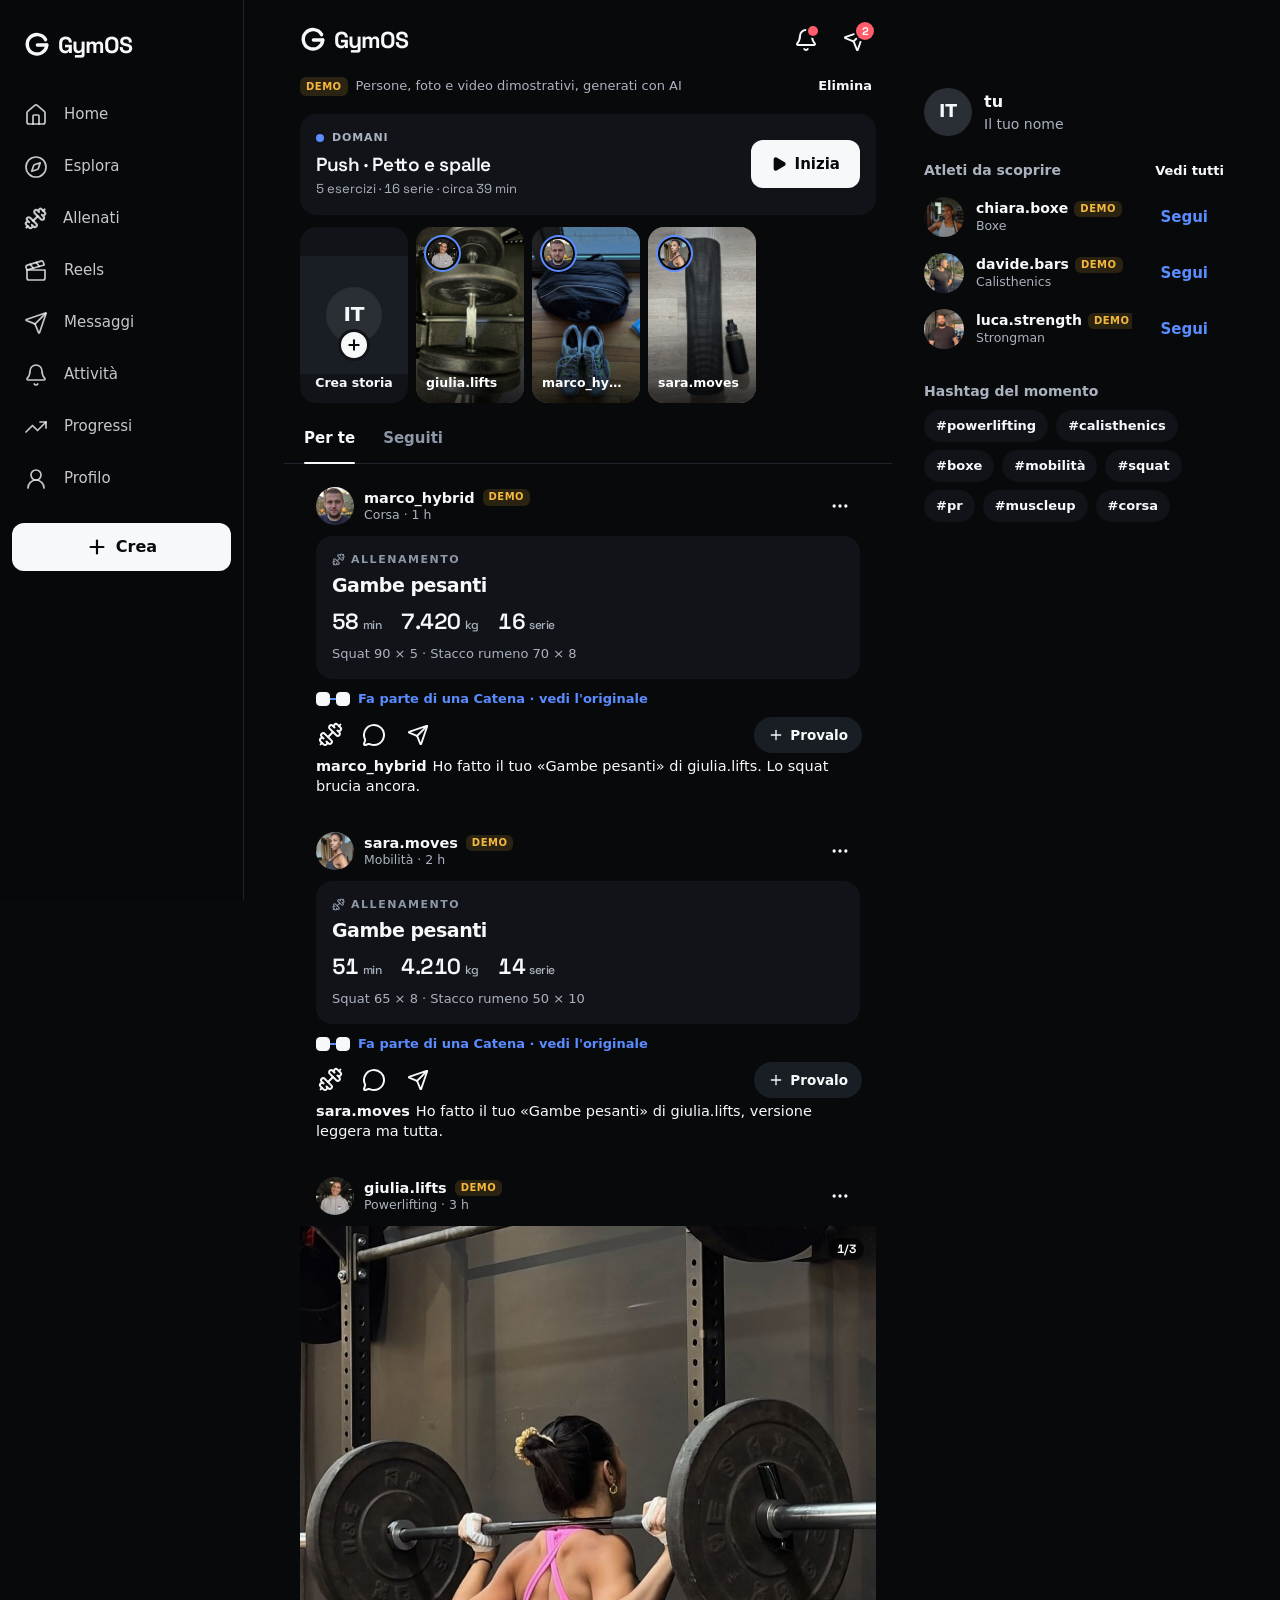
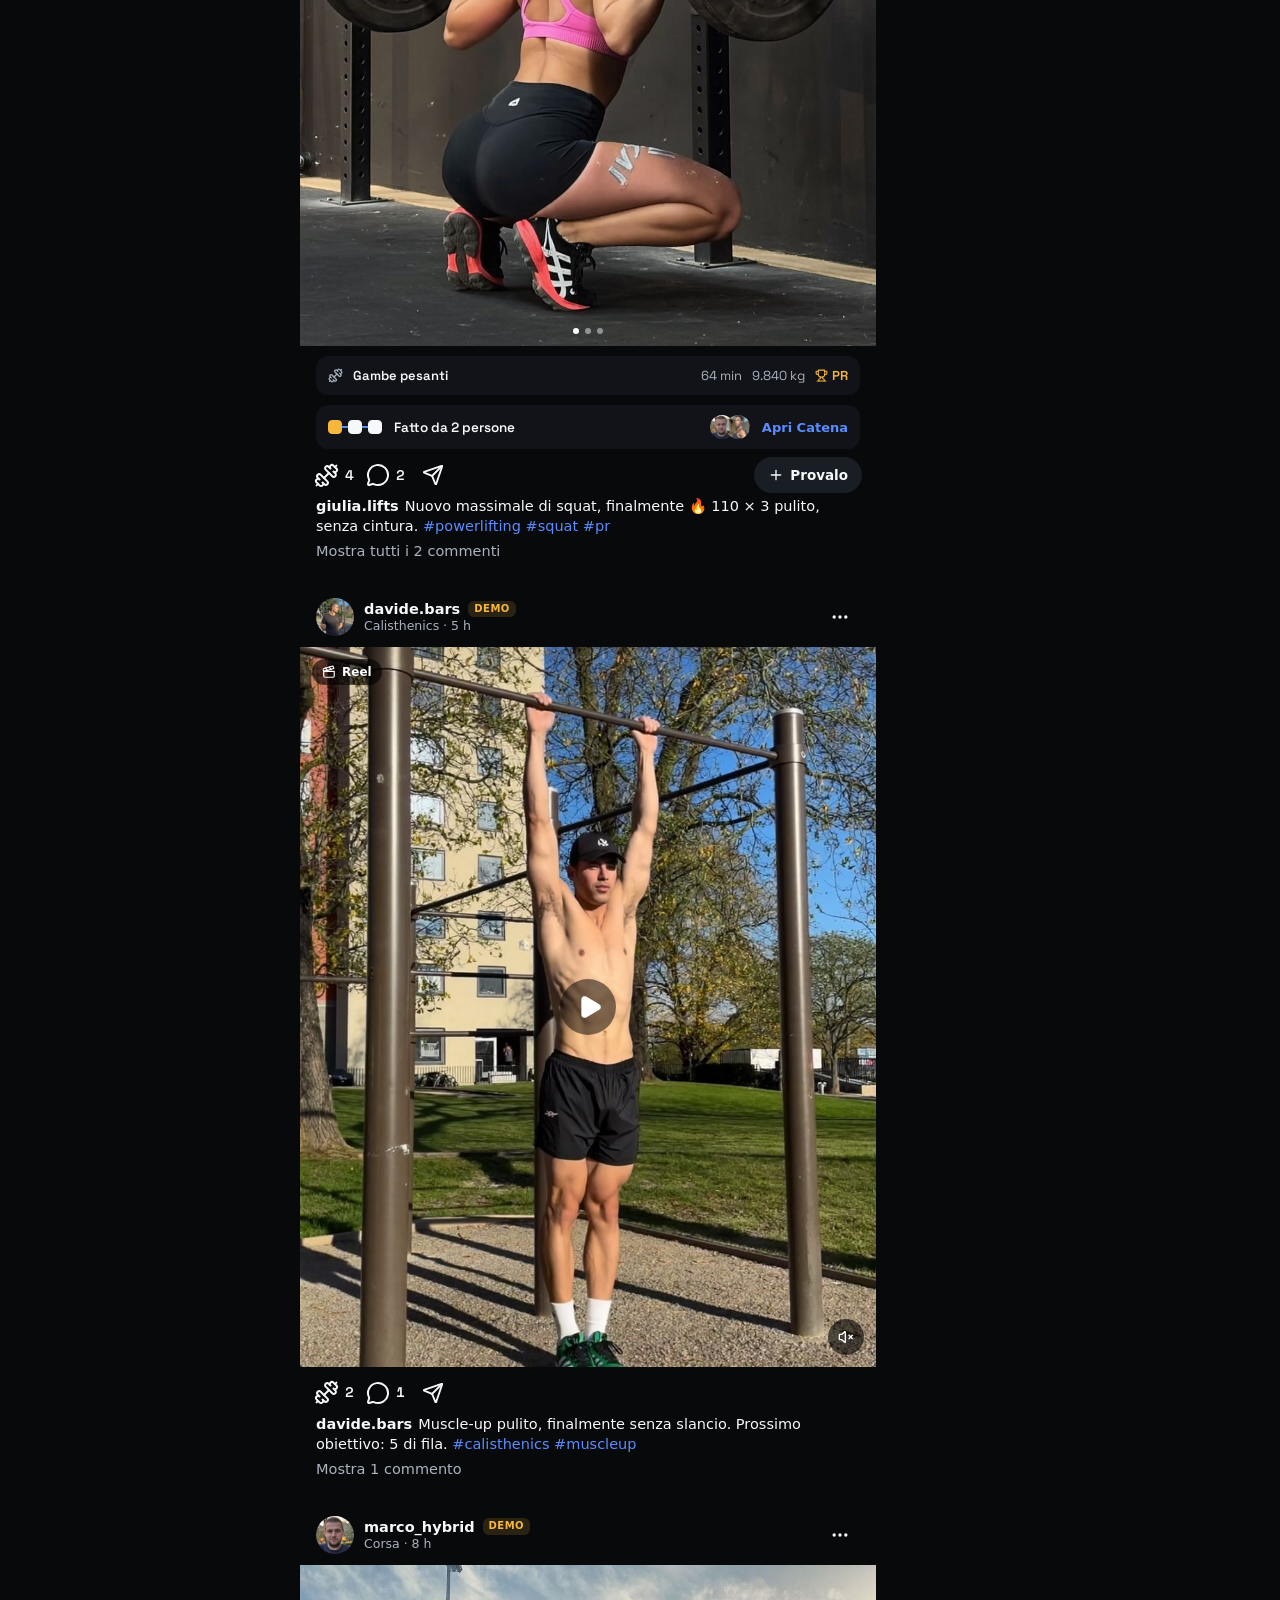
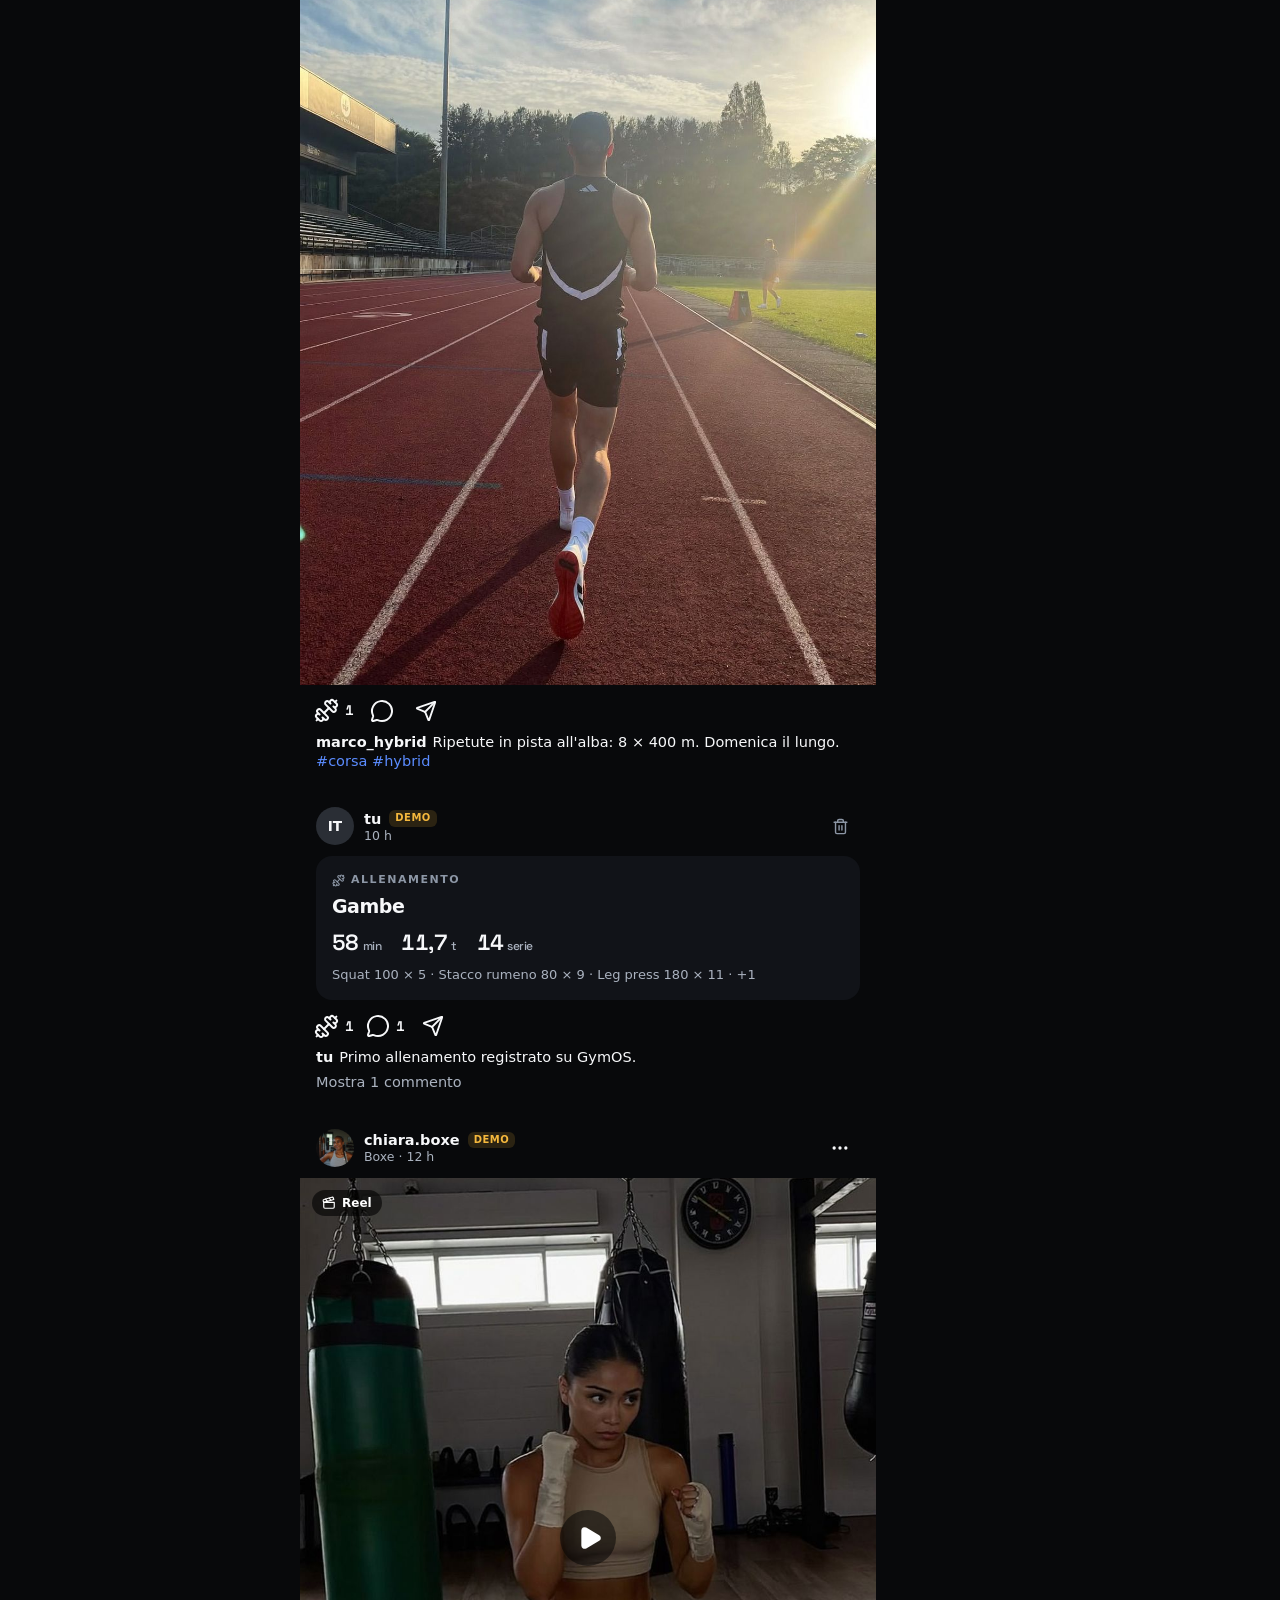
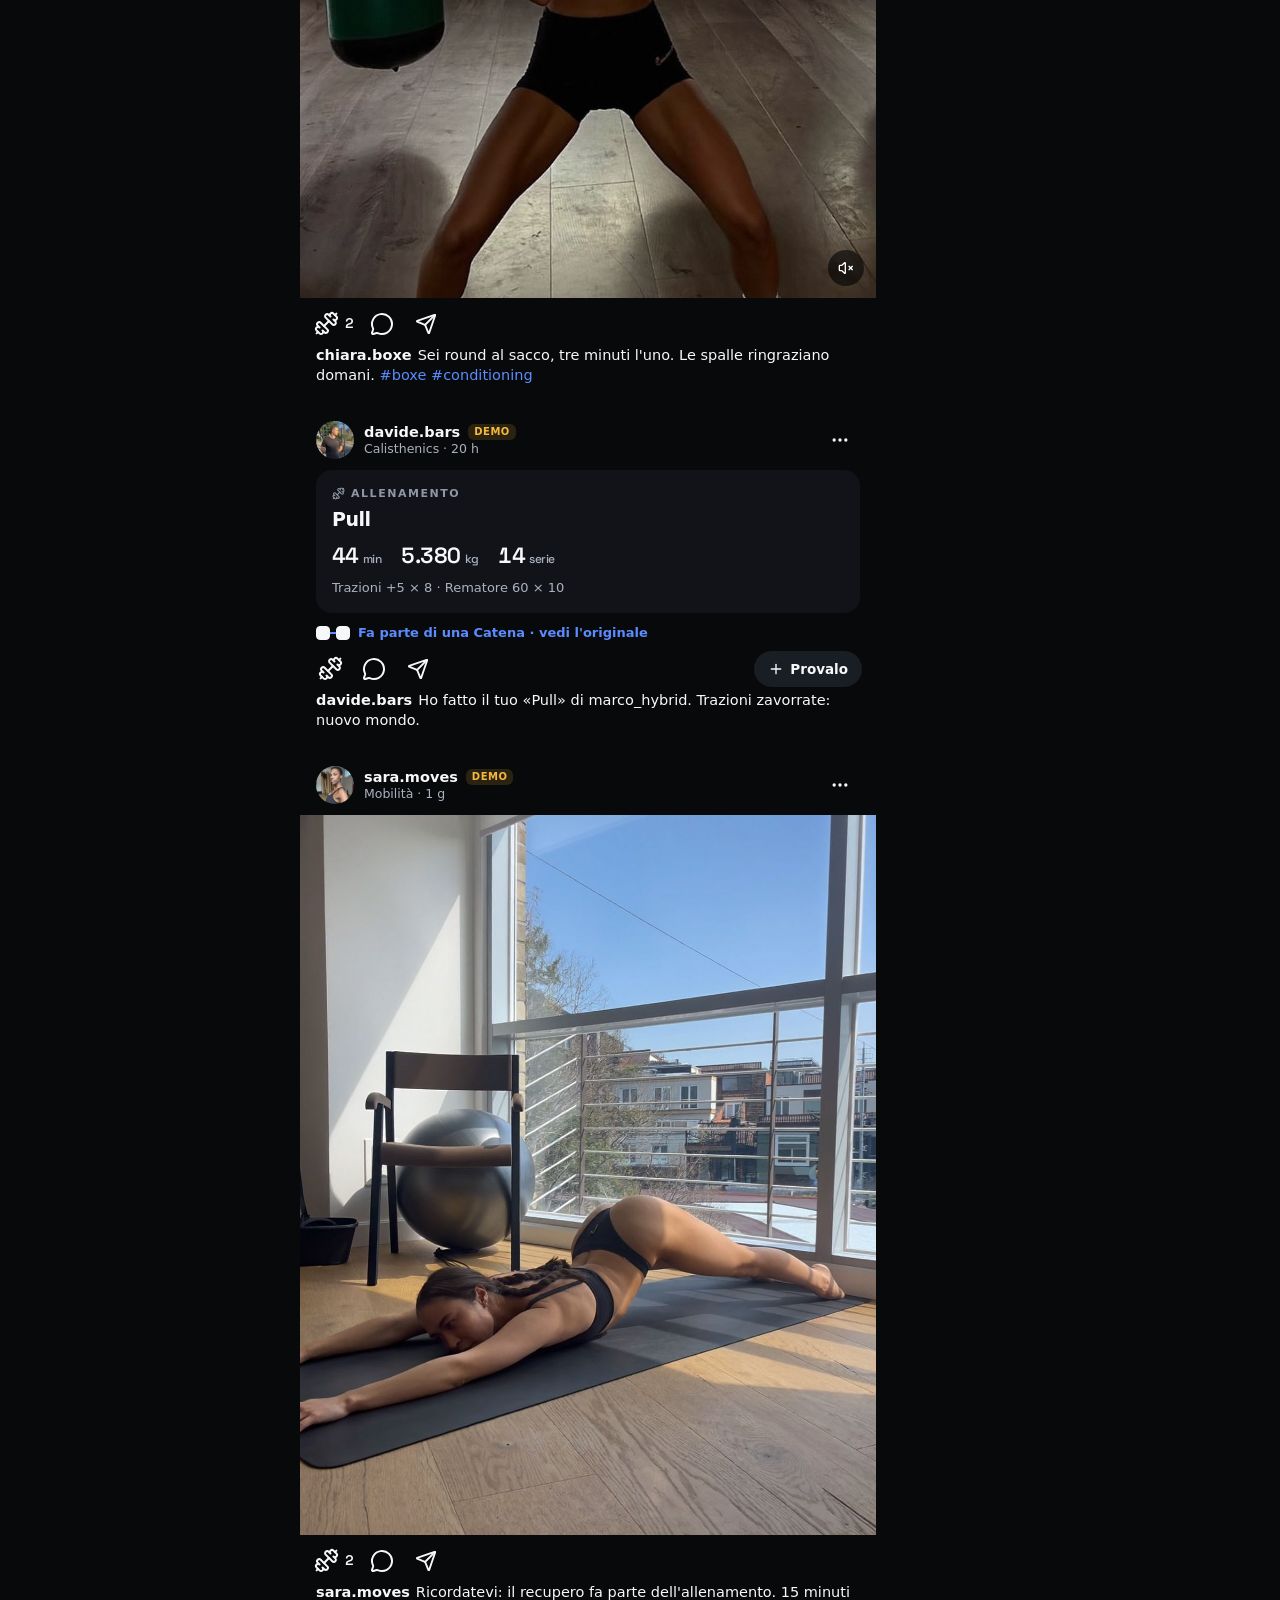
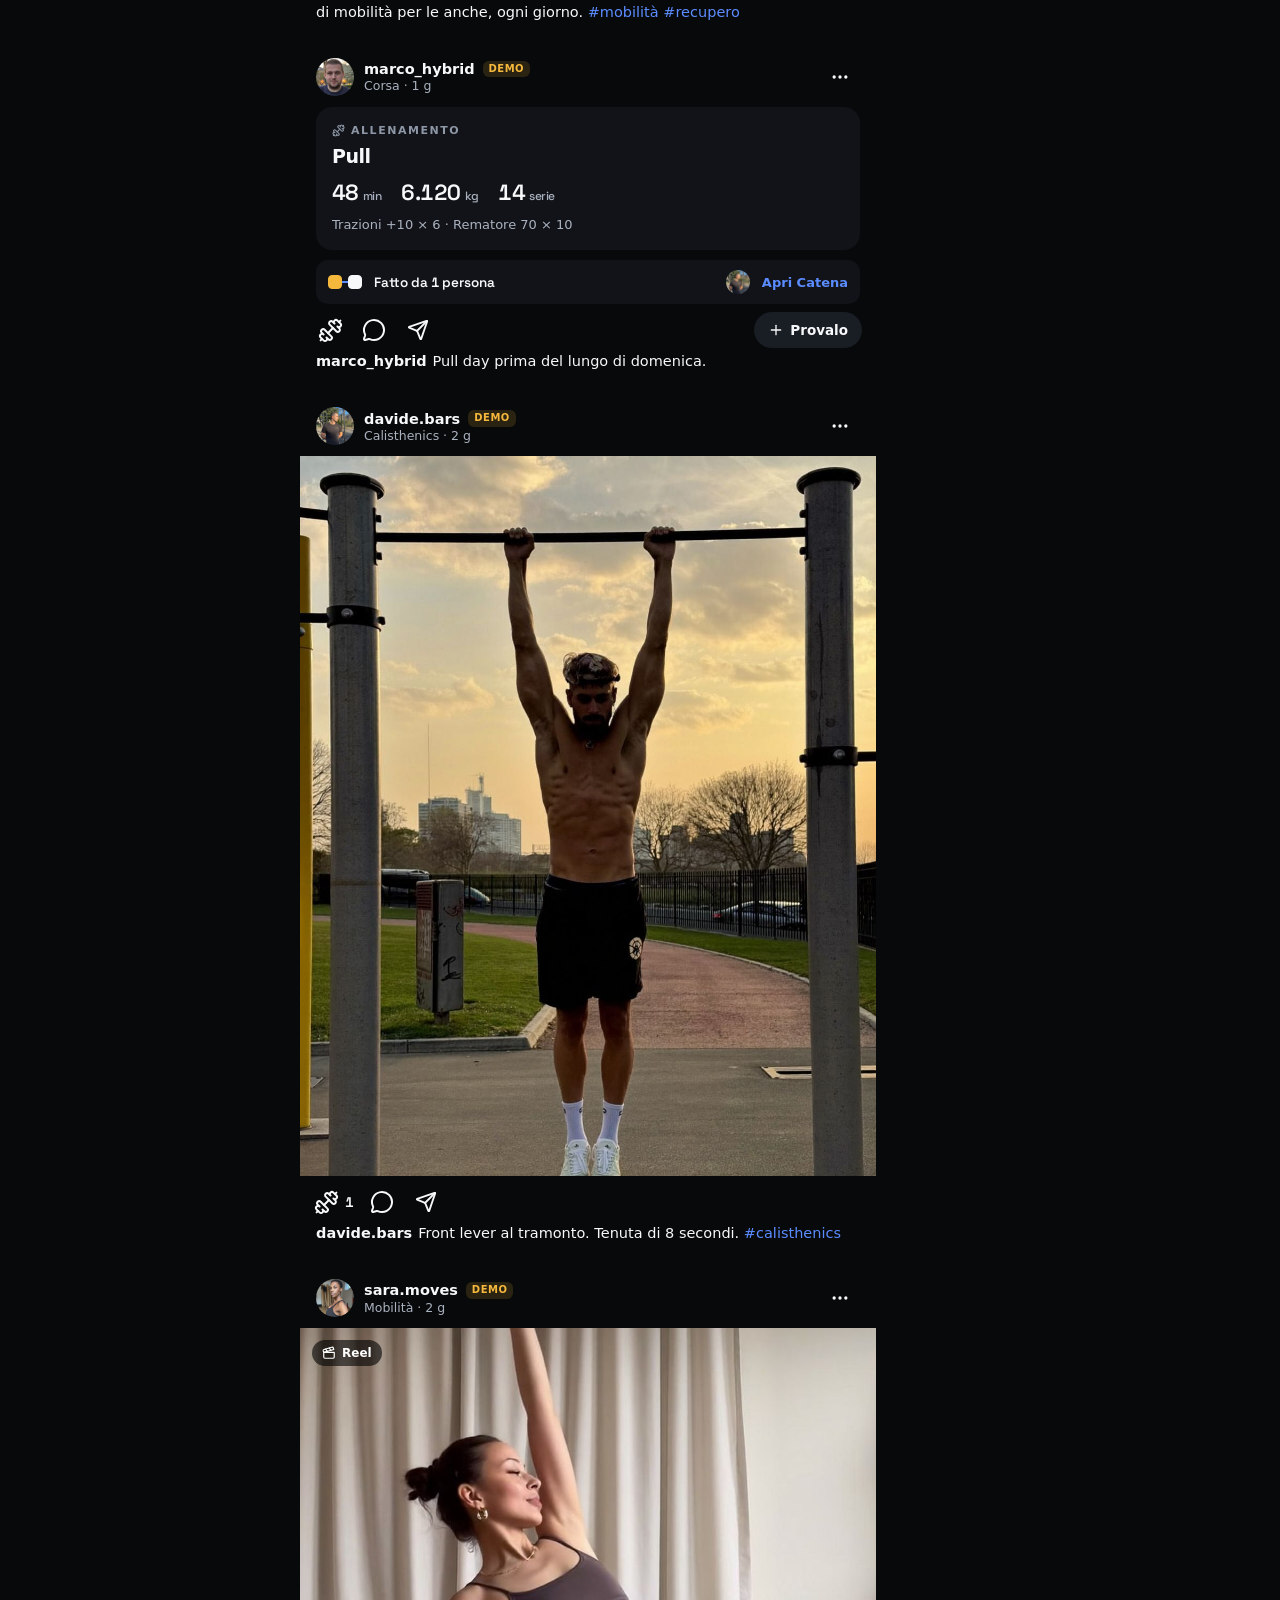
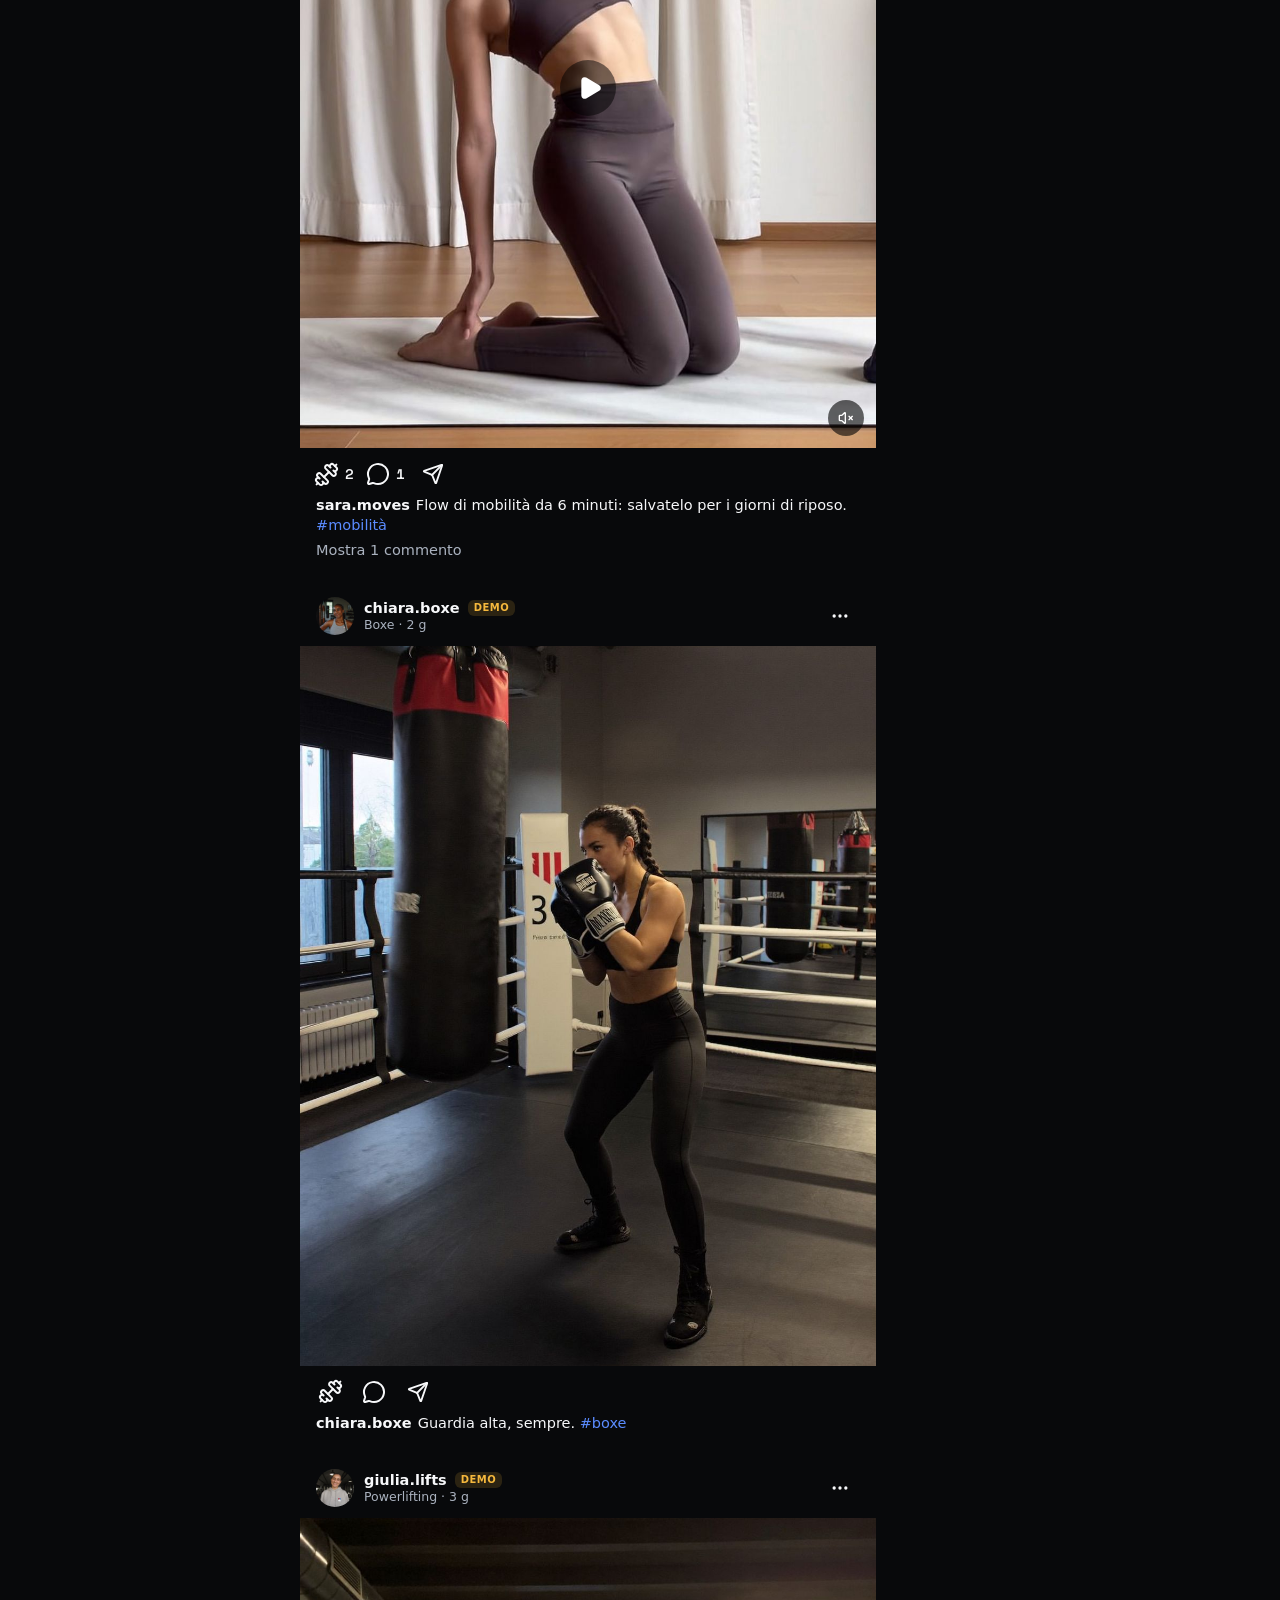
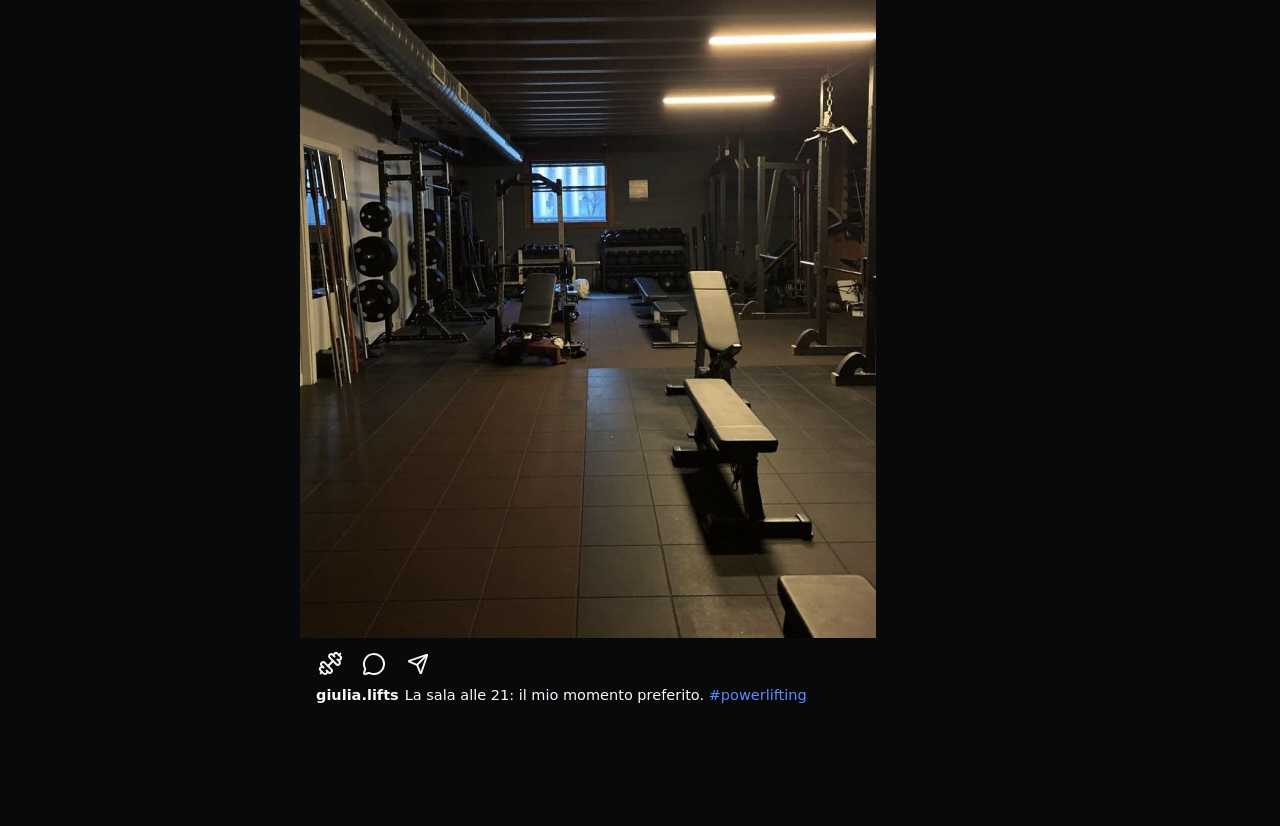
==== commit c5795963: "Tappa 1" ====
--- a/index.html
+++ b/index.html
@@ -12,8 +12,8 @@
     <link rel="icon" type="image/png" href="/icons/icon-192.png" />
     <link rel="apple-touch-icon" href="/icons/apple-touch-icon.png" />
     <title>GymOS</title>
-    <script type="module" crossorigin src="/assets/index-BganBT_k.js"></script>
-    <link rel="stylesheet" crossorigin href="/assets/index-Bl6Pz8WL.css">
+    <script type="module" crossorigin src="/assets/index-NkM_z1lt.js"></script>
+    <link rel="stylesheet" crossorigin href="/assets/index-BQiWXo_e.css">
   </head>
   <body>
     <div id="root"></div>
--- a/assets/index-BQiWXo_e.css
+++ b/assets/index-BQiWXo_e.css
@@ -0,0 +1 @@
+@font-face{font-family:Space Grotesk Variable;font-style:normal;font-display:swap;font-weight:300 700;src:url(/assets/space-grotesk-vietnamese-wght-normal-D0rl6rjA.woff2)format("woff2-variations");unicode-range:U+102-103,U+110-111,U+128-129,U+168-169,U+1A0-1A1,U+1AF-1B0,U+300-301,U+303-304,U+308-309,U+323,U+329,U+1EA0-1EF9,U+20AB}@font-face{font-family:Space Grotesk Variable;font-style:normal;font-display:swap;font-weight:300 700;src:url(/assets/space-grotesk-latin-ext-wght-normal-D9tNdqV9.woff2)format("woff2-variations");unicode-range:U+100-2BA,U+2BD-2C5,U+2C7-2CC,U+2CE-2D7,U+2DD-2FF,U+304,U+308,U+329,U+1D00-1DBF,U+1E00-1E9F,U+1EF2-1EFF,U+2020,U+20A0-20AB,U+20AD-20C0,U+2113,U+2C60-2C7F,U+A720-A7FF}@font-face{font-family:Space Grotesk Variable;font-style:normal;font-display:swap;font-weight:300 700;src:url(/assets/space-grotesk-latin-wght-normal-BhU9QXUp.woff2)format("woff2-variations");unicode-range:U+??,U+131,U+152-153,U+2BB-2BC,U+2C6,U+2DA,U+2DC,U+304,U+308,U+329,U+2000-206F,U+20AC,U+2122,U+2191,U+2193,U+2212,U+2215,U+FEFF,U+FFFD}@layer properties{@supports (((-webkit-hyphens:none)) and (not (margin-trim:block))) or ((-moz-orient:inline) and (not (color:rgb(from red r g b)))){*,:before,:after,::backdrop{--tw-translate-x:0;--tw-translate-y:0;--tw-translate-z:0;--tw-rotate-x:initial;--tw-rotate-y:initial;--tw-rotate-z:initial;--tw-skew-x:initial;--tw-skew-y:initial;--tw-pan-x:initial;--tw-pan-y:initial;--tw-pinch-zoom:initial;--tw-scroll-snap-strictness:proximity;--tw-space-y-reverse:0;--tw-space-x-reverse:0;--tw-divide-y-reverse:0;--tw-border-style:solid;--tw-gradient-position:initial;--tw-gradient-from:#0000;--tw-gradient-via:#0000;--tw-gradient-to:#0000;--tw-gradient-stops:initial;--tw-gradient-via-stops:initial;--tw-gradient-from-position:0%;--tw-gradient-via-position:50%;--tw-gradient-to-position:100%;--tw-leading:initial;--tw-font-weight:initial;--tw-tracking:initial;--tw-shadow:0 0 #0000;--tw-shadow-color:initial;--tw-shadow-alpha:100%;--tw-inset-shadow:0 0 #0000;--tw-inset-shadow-color:initial;--tw-inset-shadow-alpha:100%;--tw-ring-color:initial;--tw-ring-shadow:0 0 #0000;--tw-inset-ring-color:initial;--tw-inset-ring-shadow:0 0 #0000;--tw-ring-inset:initial;--tw-ring-offset-width:0px;--tw-ring-offset-color:#fff;--tw-ring-offset-shadow:0 0 #0000;--tw-blur:initial;--tw-brightness:initial;--tw-contrast:initial;--tw-grayscale:initial;--tw-hue-rotate:initial;--tw-invert:initial;--tw-opacity:initial;--tw-saturate:initial;--tw-sepia:initial;--tw-drop-shadow:initial;--tw-drop-shadow-color:initial;--tw-drop-shadow-alpha:100%;--tw-drop-shadow-size:initial;--tw-backdrop-blur:initial;--tw-backdrop-brightness:initial;--tw-backdrop-contrast:initial;--tw-backdrop-grayscale:initial;--tw-backdrop-hue-rotate:initial;--tw-backdrop-invert:initial;--tw-backdrop-opacity:initial;--tw-backdrop-saturate:initial;--tw-backdrop-sepia:initial;--tw-duration:initial}}}@layer theme{:root,:host{--font-sans:-apple-system, BlinkMacSystemFont, "SF Pro Text", "Inter", system-ui, sans-serif;--font-mono:ui-monospace, SFMono-Regular, Menlo, Monaco, Consolas, "Liberation Mono", "Courier New", monospace;--color-black:#000;--color-white:#fff;--spacing:.25rem;--container-xs:20rem;--container-md:28rem;--container-xl:36rem;--container-3xl:48rem;--text-xs:.75rem;--text-xs--line-height:calc(1 / .75);--text-sm:.875rem;--text-sm--line-height:calc(1.25 / .875);--text-base:1rem;--text-base--line-height:calc(1.5 / 1);--text-lg:1.125rem;--text-lg--line-height:calc(1.75 / 1.125);--text-xl:1.25rem;--text-xl--line-height:calc(1.75 / 1.25);--text-2xl:1.5rem;--text-2xl--line-height:calc(2 / 1.5);--text-3xl:1.875rem;--text-3xl--line-height:calc(2.25 / 1.875);--font-weight-normal:400;--font-weight-medium:500;--font-weight-semibold:600;--font-weight-bold:700;--tracking-tight:-.025em;--tracking-normal:0em;--tracking-wider:.05em;--leading-tight:1.25;--leading-snug:1.375;--leading-relaxed:1.625;--radius-sm:.25rem;--radius-md:.375rem;--radius-lg:.5rem;--radius-xl:.75rem;--radius-2xl:1rem;--radius-3xl:1.5rem;--animate-pulse:pulse 2s cubic-bezier(.4, 0, .6, 1) infinite;--blur-xl:24px;--default-transition-duration:.15s;--default-transition-timing-function:cubic-bezier(.4, 0, .2, 1);--default-font-family:var(--font-sans);--default-mono-font-family:var(--font-mono);--color-bg:#08090b;--color-surface:#111318;--color-raised:#191d24;--color-line:#303743;--color-ink:#f7f8fa;--color-muted:#aab2bf;--color-faint:#8d97a6;--color-accent:#f7f8fa;--color-on-accent:#08090b;--color-signal:#5b8cff;--color-chart:#3a3f47;--color-pr:#f5b83d;--color-danger:#ff5c6c;--font-display:"Space Grotesk Variable", -apple-system, system-ui, sans-serif}}@layer base{*,:after,:before,::backdrop{box-sizing:border-box;border:0 solid;margin:0;padding:0}::file-selector-button{box-sizing:border-box;border:0 solid;margin:0;padding:0}html,:host{-webkit-text-size-adjust:100%;tab-size:4;line-height:1.5;font-family:var(--default-font-family,-apple-system, BlinkMacSystemFont, "Segoe UI", Roboto, "Helvetica Neue", "Noto Sans", Arial, sans-serif, "Apple Color Emoji", "Segoe UI Emoji", "Segoe UI Symbol", "Noto Color Emoji");font-feature-settings:var(--default-font-feature-settings,normal);font-variation-settings:var(--default-font-variation-settings,normal);-webkit-tap-highlight-color:transparent}hr{height:0;color:inherit;border-top-width:1px}abbr:where([title]){-webkit-text-decoration:underline dotted;text-decoration:underline dotted}h1,h2,h3,h4,h5,h6{font-size:inherit;font-weight:inherit}a{color:inherit;-webkit-text-decoration:inherit;-webkit-text-decoration:inherit;-webkit-text-decoration:inherit;-webkit-text-decoration:inherit;text-decoration:inherit}b,strong{font-weight:bolder}code,kbd,samp,pre{font-family:var(--default-mono-font-family,ui-monospace, SFMono-Regular, Menlo, Monaco, Consolas, "Liberation Mono", "Courier New", monospace);font-feature-settings:var(--default-mono-font-feature-settings,normal);font-variation-settings:var(--default-mono-font-variation-settings,normal);font-size:1em}small{font-size:80%}sub,sup{vertical-align:baseline;font-size:75%;line-height:0;position:relative}sub{bottom:-.25em}sup{top:-.5em}table{text-indent:0;border-color:inherit;border-collapse:collapse}:-moz-focusring:where(:not(iframe)){outline:auto}progress{vertical-align:baseline}summary{display:list-item}ol,ul,menu{list-style:none}img,svg,video,canvas,audio,iframe,embed,object{vertical-align:middle;display:block}img,video{max-width:100%;height:auto}button,input,select,optgroup,textarea{font:inherit;font-feature-settings:inherit;font-variation-settings:inherit;letter-spacing:inherit;color:inherit;opacity:1;background-color:#0000;border-radius:0}::file-selector-button{font:inherit;font-feature-settings:inherit;font-variation-settings:inherit;letter-spacing:inherit;color:inherit;opacity:1;background-color:#0000;border-radius:0}:where(select:is([multiple],[size])) optgroup{font-weight:bolder}:where(select:is([multiple],[size])) optgroup option{padding-inline-start:20px}::file-selector-button{margin-inline-end:4px}::placeholder{opacity:1}@supports (not ((-webkit-appearance:-apple-pay-button))) or (contain-intrinsic-size:1px){::placeholder{color:currentColor}@supports (color:color-mix(in lab, red, red)){::placeholder{color:color-mix(in oklab, currentcolor 50%, transparent)}}}textarea{resize:vertical}::-webkit-search-decoration{-webkit-appearance:none}::-webkit-date-and-time-value{min-height:1lh;text-align:inherit}::-webkit-datetime-edit{display:inline-flex}::-webkit-datetime-edit-fields-wrapper{padding:0}::-webkit-datetime-edit{padding-block:0}::-webkit-datetime-edit-year-field{padding-block:0}::-webkit-datetime-edit-month-field{padding-block:0}::-webkit-datetime-edit-day-field{padding-block:0}::-webkit-datetime-edit-hour-field{padding-block:0}::-webkit-datetime-edit-minute-field{padding-block:0}::-webkit-datetime-edit-second-field{padding-block:0}::-webkit-datetime-edit-millisecond-field{padding-block:0}::-webkit-datetime-edit-meridiem-field{padding-block:0}::-webkit-calendar-picker-indicator{line-height:1}:-moz-ui-invalid{box-shadow:none}button,input:where([type=button],[type=reset],[type=submit]){appearance:button}::file-selector-button{appearance:button}::-webkit-inner-spin-button{height:auto}::-webkit-outer-spin-button{height:auto}[hidden]:where(:not([hidden=until-found])){display:none!important}}@layer components;@layer utilities{.pointer-events-auto{pointer-events:auto}.pointer-events-none{pointer-events:none}.visible{visibility:visible}.absolute{position:absolute}.fixed{position:fixed}.relative{position:relative}.sticky{position:sticky}.inset-0{inset:0}.inset-x-0{inset-inline:0}.inset-x-2{inset-inline:calc(var(--spacing) * 2)}.inset-x-2\.5{inset-inline:calc(var(--spacing) * 2.5)}.inset-x-3{inset-inline:calc(var(--spacing) * 3)}.inset-x-6{inset-inline:calc(var(--spacing) * 6)}.inset-x-\[22\%\]{inset-inline:22%}.top-0{top:0}.top-0\.5{top:calc(var(--spacing) * .5)}.top-1{top:var(--spacing)}.top-1\/2{top:50%}.top-2{top:calc(var(--spacing) * 2)}.top-3{top:calc(var(--spacing) * 3)}.top-6{top:calc(var(--spacing) * 6)}.top-28{top:calc(var(--spacing) * 28)}.top-\[118px\]{top:118px}.top-\[max\(env\(safe-area-inset-top\)\,12px\)\]{top:max(env(safe-area-inset-top), 12px)}.-right-0\.5{right:calc(var(--spacing) * -.5)}.right-0{right:0}.right-0\.5{right:calc(var(--spacing) * .5)}.right-2{right:calc(var(--spacing) * 2)}.right-2\.5{right:calc(var(--spacing) * 2.5)}.right-3{right:calc(var(--spacing) * 3)}.-bottom-0\.5{bottom:calc(var(--spacing) * -.5)}.-bottom-px{bottom:-1px}.bottom-0{bottom:0}.bottom-2{bottom:calc(var(--spacing) * 2)}.bottom-2\.5{bottom:calc(var(--spacing) * 2.5)}.bottom-3{bottom:calc(var(--spacing) * 3)}.bottom-24{bottom:calc(var(--spacing) * 24)}.bottom-28{bottom:calc(var(--spacing) * 28)}.left-0{left:0}.left-0\.5{left:calc(var(--spacing) * .5)}.left-1\/2{left:50%}.left-2{left:calc(var(--spacing) * 2)}.left-3{left:calc(var(--spacing) * 3)}.left-3\.5{left:calc(var(--spacing) * 3.5)}.left-4{left:calc(var(--spacing) * 4)}.z-30{z-index:30}.z-40{z-index:40}.z-50{z-index:50}.z-\[60\]{z-index:60}.z-\[70\]{z-index:70}.row-span-2{grid-row:span 2/span 2}.-mx-1{margin-inline:calc(var(--spacing) * -1)}.-mx-4{margin-inline:calc(var(--spacing) * -4)}.mx-3{margin-inline:calc(var(--spacing) * 3)}.mx-4{margin-inline:calc(var(--spacing) * 4)}.mx-auto{margin-inline:auto}.-my-1{margin-block:calc(var(--spacing) * -1)}.-mt-1{margin-top:calc(var(--spacing) * -1)}.-mt-2{margin-top:calc(var(--spacing) * -2)}.-mt-8{margin-top:calc(var(--spacing) * -8)}.-mt-9{margin-top:calc(var(--spacing) * -9)}.-mt-10{margin-top:calc(var(--spacing) * -10)}.mt-0{margin-top:0}.mt-0\.5{margin-top:calc(var(--spacing) * .5)}.mt-1{margin-top:var(--spacing)}.mt-1\.5{margin-top:calc(var(--spacing) * 1.5)}.mt-2{margin-top:calc(var(--spacing) * 2)}.mt-2\.5{margin-top:calc(var(--spacing) * 2.5)}.mt-3{margin-top:calc(var(--spacing) * 3)}.mt-4{margin-top:calc(var(--spacing) * 4)}.mt-5{margin-top:calc(var(--spacing) * 5)}.mt-6{margin-top:calc(var(--spacing) * 6)}.mt-7{margin-top:calc(var(--spacing) * 7)}.mt-8{margin-top:calc(var(--spacing) * 8)}.mr-1{margin-right:var(--spacing)}.mr-1\.5{margin-right:calc(var(--spacing) * 1.5)}.mb-1{margin-bottom:var(--spacing)}.mb-1\.5{margin-bottom:calc(var(--spacing) * 1.5)}.mb-2{margin-bottom:calc(var(--spacing) * 2)}.mb-2\.5{margin-bottom:calc(var(--spacing) * 2.5)}.mb-3{margin-bottom:calc(var(--spacing) * 3)}.mb-4{margin-bottom:calc(var(--spacing) * 4)}.mb-6{margin-bottom:calc(var(--spacing) * 6)}.-ml-1{margin-left:calc(var(--spacing) * -1)}.-ml-2{margin-left:calc(var(--spacing) * -2)}.ml-1{margin-left:var(--spacing)}.ml-1\.5{margin-left:calc(var(--spacing) * 1.5)}.ml-auto{margin-left:auto}.line-clamp-1{-webkit-line-clamp:1;-webkit-box-orient:vertical;display:-webkit-box;overflow:hidden}.line-clamp-2{-webkit-line-clamp:2;-webkit-box-orient:vertical;display:-webkit-box;overflow:hidden}.line-clamp-3{-webkit-line-clamp:3;-webkit-box-orient:vertical;display:-webkit-box;overflow:hidden}.line-clamp-5{-webkit-line-clamp:5;-webkit-box-orient:vertical;display:-webkit-box;overflow:hidden}.block{display:block}.flex{display:flex}.grid{display:grid}.hidden{display:none}.inline{display:inline}.inline-flex{display:inline-flex}.table{display:table}.aspect-\[4\/5\]{aspect-ratio:4/5}.aspect-\[5\/2\]{aspect-ratio:5/2}.aspect-\[9\/16\]{aspect-ratio:9/16}.aspect-square{aspect-ratio:1}.size-1\.5{width:calc(var(--spacing) * 1.5);height:calc(var(--spacing) * 1.5)}.size-2{width:calc(var(--spacing) * 2);height:calc(var(--spacing) * 2)}.size-2\.5{width:calc(var(--spacing) * 2.5);height:calc(var(--spacing) * 2.5)}.size-5{width:calc(var(--spacing) * 5);height:calc(var(--spacing) * 5)}.size-6{width:calc(var(--spacing) * 6);height:calc(var(--spacing) * 6)}.size-7{width:calc(var(--spacing) * 7);height:calc(var(--spacing) * 7)}.size-8{width:calc(var(--spacing) * 8);height:calc(var(--spacing) * 8)}.size-9{width:calc(var(--spacing) * 9);height:calc(var(--spacing) * 9)}.size-10{width:calc(var(--spacing) * 10);height:calc(var(--spacing) * 10)}.size-11{width:calc(var(--spacing) * 11);height:calc(var(--spacing) * 11)}.size-12{width:calc(var(--spacing) * 12);height:calc(var(--spacing) * 12)}.size-14{width:calc(var(--spacing) * 14);height:calc(var(--spacing) * 14)}.size-16{width:calc(var(--spacing) * 16);height:calc(var(--spacing) * 16)}.size-\[18px\]{width:18px;height:18px}.size-\[27px\]{width:27px;height:27px}.size-\[46px\]{width:46px;height:46px}.size-full{width:100%;height:100%}.h-0\.5{height:calc(var(--spacing) * .5)}.h-1{height:var(--spacing)}.h-1\.5{height:calc(var(--spacing) * 1.5)}.h-3{height:calc(var(--spacing) * 3)}.h-5{height:calc(var(--spacing) * 5)}.h-7{height:calc(var(--spacing) * 7)}.h-8{height:calc(var(--spacing) * 8)}.h-9{height:calc(var(--spacing) * 9)}.h-10{height:calc(var(--spacing) * 10)}.h-11{height:calc(var(--spacing) * 11)}.h-12{height:calc(var(--spacing) * 12)}.h-14{height:calc(var(--spacing) * 14)}.h-16{height:calc(var(--spacing) * 16)}.h-32{height:calc(var(--spacing) * 32)}.h-40{height:calc(var(--spacing) * 40)}.h-80{height:calc(var(--spacing) * 80)}.h-\[3px\]{height:3px}.h-\[18px\]{height:18px}.h-\[31px\]{height:31px}.h-\[58px\]{height:58px}.h-\[118px\]{height:118px}.h-\[176px\]{height:176px}.h-\[184px\]{height:184px}.h-auto{height:auto}.h-fit{height:fit-content}.h-full{height:100%}.max-h-80{max-height:calc(var(--spacing) * 80)}.max-h-\[50dvh\]{max-height:50dvh}.max-h-\[92dvh\]{max-height:92dvh}.max-h-full{max-height:100%}.min-h-11{min-height:calc(var(--spacing) * 11)}.min-h-12{min-height:calc(var(--spacing) * 12)}.min-h-14{min-height:calc(var(--spacing) * 14)}.min-h-16{min-height:calc(var(--spacing) * 16)}.min-h-\[76px\]{min-height:76px}.min-h-dvh{min-height:100dvh}.w-0\.5{width:calc(var(--spacing) * .5)}.w-1\/3{width:33.3333%}.w-2\/3{width:66.6667%}.w-9{width:calc(var(--spacing) * 9)}.w-10{width:calc(var(--spacing) * 10)}.w-11{width:calc(var(--spacing) * 11)}.w-12{width:calc(var(--spacing) * 12)}.w-28{width:calc(var(--spacing) * 28)}.w-36{width:calc(var(--spacing) * 36)}.w-44{width:calc(var(--spacing) * 44)}.w-64{width:calc(var(--spacing) * 64)}.w-\[3px\]{width:3px}.w-\[46\%\]{width:46%}.w-\[51px\]{width:51px}.w-\[63px\]{width:63px}.w-\[108px\]{width:108px}.w-\[128px\]{width:128px}.w-\[152px\]{width:152px}.w-\[300px\]{width:300px}.w-\[calc\(100\%\+2rem\)\]{width:calc(100% + 2rem)}.w-\[calc\(100\%-2rem\)\]{width:calc(100% - 2rem)}.w-fit{width:fit-content}.w-full{width:100%}.max-w-3xl{max-width:var(--container-3xl)}.max-w-\[65\%\]{max-width:65%}.max-w-\[78\%\]{max-width:78%}.max-w-\[260px\]{max-width:260px}.max-w-\[1000px\]{max-width:1000px}.max-w-\[calc\(36rem-1\.5rem\)\]{max-width:34.5rem}.max-w-full{max-width:100%}.max-w-md{max-width:var(--container-md)}.max-w-xl{max-width:var(--container-xl)}.max-w-xs{max-width:var(--container-xs)}.min-w-0{min-width:0}.min-w-5{min-width:calc(var(--spacing) * 5)}.min-w-11{min-width:calc(var(--spacing) * 11)}.min-w-\[18px\]{min-width:18px}.flex-1{flex:1}.shrink-0{flex-shrink:0}.origin-left{transform-origin:0}.-translate-x-1\/2{--tw-translate-x:calc(calc(1 / 2 * 100%) * -1);translate:var(--tw-translate-x) var(--tw-translate-y)}.translate-x-5{--tw-translate-x:calc(var(--spacing) * 5);translate:var(--tw-translate-x) var(--tw-translate-y)}.-translate-y-1\/2{--tw-translate-y:calc(calc(1 / 2 * 100%) * -1);translate:var(--tw-translate-x) var(--tw-translate-y)}.transform{transform:var(--tw-rotate-x, ) var(--tw-rotate-y, ) var(--tw-rotate-z, ) var(--tw-skew-x, ) var(--tw-skew-y, )}.animate-pulse{animation:var(--animate-pulse)}.touch-pan-y{--tw-pan-y:pan-y;touch-action:var(--tw-pan-x, ) var(--tw-pan-y, ) var(--tw-pinch-zoom, )}.resize-none{resize:none}.snap-x{scroll-snap-type:x var(--tw-scroll-snap-strictness)}.snap-y{scroll-snap-type:y var(--tw-scroll-snap-strictness)}.snap-mandatory{--tw-scroll-snap-strictness:mandatory}.snap-center{scroll-snap-align:center}.snap-start{scroll-snap-align:start}.list-disc{list-style-type:disc}.grid-flow-row-dense{grid-auto-flow:dense}.grid-cols-2{grid-template-columns:repeat(2,minmax(0,1fr))}.grid-cols-3{grid-template-columns:repeat(3,minmax(0,1fr))}.grid-cols-4{grid-template-columns:repeat(4,minmax(0,1fr))}.grid-cols-7{grid-template-columns:repeat(7,minmax(0,1fr))}.grid-cols-\[1fr_1fr_auto\]{grid-template-columns:1fr 1fr auto}.grid-cols-\[1fr_auto\]{grid-template-columns:1fr auto}.grid-cols-\[2\.25rem_4\.25rem_1fr_1fr_3\.25rem\]{grid-template-columns:2.25rem 4.25rem 1fr 1fr 3.25rem}.grid-cols-\[auto_1fr\]{grid-template-columns:auto 1fr}.flex-col{flex-direction:column}.flex-wrap{flex-wrap:wrap}.place-items-center{place-items:center}.items-baseline{align-items:baseline}.items-center{align-items:center}.items-end{align-items:flex-end}.items-start{align-items:flex-start}.justify-between{justify-content:space-between}.justify-center{justify-content:center}.justify-start{justify-content:flex-start}.gap-0\.5{gap:calc(var(--spacing) * .5)}.gap-1{gap:var(--spacing)}.gap-1\.5{gap:calc(var(--spacing) * 1.5)}.gap-2{gap:calc(var(--spacing) * 2)}.gap-2\.5{gap:calc(var(--spacing) * 2.5)}.gap-3{gap:calc(var(--spacing) * 3)}.gap-3\.5{gap:calc(var(--spacing) * 3.5)}.gap-4{gap:calc(var(--spacing) * 4)}.gap-5{gap:calc(var(--spacing) * 5)}.gap-7{gap:calc(var(--spacing) * 7)}.gap-12{gap:calc(var(--spacing) * 12)}.gap-\[2px\]{gap:2px}:where(.space-y-1>:not(:last-child)){--tw-space-y-reverse:0;margin-block-start:calc(var(--spacing) * var(--tw-space-y-reverse));margin-block-end:calc(var(--spacing) * calc(1 - var(--tw-space-y-reverse)))}:where(.space-y-1\.5>:not(:last-child)){--tw-space-y-reverse:0;margin-block-start:calc(calc(var(--spacing) * 1.5) * var(--tw-space-y-reverse));margin-block-end:calc(calc(var(--spacing) * 1.5) * calc(1 - var(--tw-space-y-reverse)))}:where(.space-y-2>:not(:last-child)){--tw-space-y-reverse:0;margin-block-start:calc(calc(var(--spacing) * 2) * var(--tw-space-y-reverse));margin-block-end:calc(calc(var(--spacing) * 2) * calc(1 - var(--tw-space-y-reverse)))}:where(.space-y-2\.5>:not(:last-child)){--tw-space-y-reverse:0;margin-block-start:calc(calc(var(--spacing) * 2.5) * var(--tw-space-y-reverse));margin-block-end:calc(calc(var(--spacing) * 2.5) * calc(1 - var(--tw-space-y-reverse)))}:where(.space-y-3>:not(:last-child)){--tw-space-y-reverse:0;margin-block-start:calc(calc(var(--spacing) * 3) * var(--tw-space-y-reverse));margin-block-end:calc(calc(var(--spacing) * 3) * calc(1 - var(--tw-space-y-reverse)))}:where(.space-y-4>:not(:last-child)){--tw-space-y-reverse:0;margin-block-start:calc(calc(var(--spacing) * 4) * var(--tw-space-y-reverse));margin-block-end:calc(calc(var(--spacing) * 4) * calc(1 - var(--tw-space-y-reverse)))}.gap-x-4{column-gap:calc(var(--spacing) * 4)}:where(.-space-x-2>:not(:last-child)){--tw-space-x-reverse:0;margin-inline-start:calc(calc(var(--spacing) * -2) * var(--tw-space-x-reverse));margin-inline-end:calc(calc(var(--spacing) * -2) * calc(1 - var(--tw-space-x-reverse)))}.gap-y-1{row-gap:var(--spacing)}:where(.divide-y>:not(:last-child)){--tw-divide-y-reverse:0;border-bottom-style:var(--tw-border-style);border-top-style:var(--tw-border-style);border-top-width:calc(1px * var(--tw-divide-y-reverse));border-bottom-width:calc(1px * calc(1 - var(--tw-divide-y-reverse)))}:where(.divide-line\/60>:not(:last-child)){border-color:#30374399}@supports (color:color-mix(in lab, red, red)){:where(.divide-line\/60>:not(:last-child)){border-color:color-mix(in oklab, var(--color-line) 60%, transparent)}}.truncate{text-overflow:ellipsis;white-space:nowrap;overflow:hidden}.overflow-hidden{overflow:hidden}.overflow-x-auto{overflow-x:auto}.overflow-y-auto{overflow-y:auto}.rounded{border-radius:.25rem}.rounded-2xl{border-radius:var(--radius-2xl)}.rounded-3xl{border-radius:var(--radius-3xl)}.rounded-\[12px\]{border-radius:12px}.rounded-\[18px\]{border-radius:18px}.rounded-\[22px\]{border-radius:22px}.rounded-full{border-radius:2147483647px}.rounded-lg{border-radius:var(--radius-lg)}.rounded-md{border-radius:var(--radius-md)}.rounded-sm{border-radius:var(--radius-sm)}.rounded-xl{border-radius:var(--radius-xl)}.rounded-t-3xl{border-top-left-radius:var(--radius-3xl);border-top-right-radius:var(--radius-3xl)}.border{border-style:var(--tw-border-style);border-width:1px}.border-2{border-style:var(--tw-border-style);border-width:2px}.border-\[3px\]{border-style:var(--tw-border-style);border-width:3px}.border-t{border-top-style:var(--tw-border-style);border-top-width:1px}.border-b{border-bottom-style:var(--tw-border-style);border-bottom-width:1px}.border-l-\[3px\]{border-left-style:var(--tw-border-style);border-left-width:3px}.border-dashed{--tw-border-style:dashed;border-style:dashed}.border-line{border-color:var(--color-line)}.border-line\/60{border-color:#30374399}@supports (color:color-mix(in lab, red, red)){.border-line\/60{border-color:color-mix(in oklab, var(--color-line) 60%, transparent)}}.border-pr{border-color:var(--color-pr)}.border-surface{border-color:var(--color-surface)}.border-white{border-color:var(--color-white)}.border-white\/20{border-color:#fff3}@supports (color:color-mix(in lab, red, red)){.border-white\/20{border-color:color-mix(in oklab, var(--color-white) 20%, transparent)}}.bg-accent{background-color:var(--color-accent)}.bg-bg{background-color:var(--color-bg)}.bg-bg\/90{background-color:#08090be6}@supports (color:color-mix(in lab, red, red)){.bg-bg\/90{background-color:color-mix(in oklab, var(--color-bg) 90%, transparent)}}.bg-bg\/92{background-color:#08090beb}@supports (color:color-mix(in lab, red, red)){.bg-bg\/92{background-color:color-mix(in oklab, var(--color-bg) 92%, transparent)}}.bg-black{background-color:var(--color-black)}.bg-black\/40{background-color:#0006}@supports (color:color-mix(in lab, red, red)){.bg-black\/40{background-color:color-mix(in oklab, var(--color-black) 40%, transparent)}}.bg-black\/45{background-color:#00000073}@supports (color:color-mix(in lab, red, red)){.bg-black\/45{background-color:color-mix(in oklab, var(--color-black) 45%, transparent)}}.bg-black\/50{background-color:#00000080}@supports (color:color-mix(in lab, red, red)){.bg-black\/50{background-color:color-mix(in oklab, var(--color-black) 50%, transparent)}}.bg-black\/55{background-color:#0000008c}@supports (color:color-mix(in lab, red, red)){.bg-black\/55{background-color:color-mix(in oklab, var(--color-black) 55%, transparent)}}.bg-black\/60{background-color:#0009}@supports (color:color-mix(in lab, red, red)){.bg-black\/60{background-color:color-mix(in oklab, var(--color-black) 60%, transparent)}}.bg-black\/65{background-color:#000000a6}@supports (color:color-mix(in lab, red, red)){.bg-black\/65{background-color:color-mix(in oklab, var(--color-black) 65%, transparent)}}.bg-current{background-color:currentColor}.bg-danger{background-color:var(--color-danger)}.bg-danger\/10{background-color:#ff5c6c1a}@supports (color:color-mix(in lab, red, red)){.bg-danger\/10{background-color:color-mix(in oklab, var(--color-danger) 10%, transparent)}}.bg-danger\/15{background-color:#ff5c6c26}@supports (color:color-mix(in lab, red, red)){.bg-danger\/15{background-color:color-mix(in oklab, var(--color-danger) 15%, transparent)}}.bg-ink{background-color:var(--color-ink)}.bg-ink\/\[0\.06\]{background-color:#f7f8fa0f}@supports (color:color-mix(in lab, red, red)){.bg-ink\/\[0\.06\]{background-color:color-mix(in oklab, var(--color-ink) 6%, transparent)}}.bg-line{background-color:var(--color-line)}.bg-on-accent\/10{background-color:#08090b1a}@supports (color:color-mix(in lab, red, red)){.bg-on-accent\/10{background-color:color-mix(in oklab, var(--color-on-accent) 10%, transparent)}}.bg-pr{background-color:var(--color-pr)}.bg-pr\/12{background-color:#f5b83d1f}@supports (color:color-mix(in lab, red, red)){.bg-pr\/12{background-color:color-mix(in oklab, var(--color-pr) 12%, transparent)}}.bg-pr\/15{background-color:#f5b83d26}@supports (color:color-mix(in lab, red, red)){.bg-pr\/15{background-color:color-mix(in oklab, var(--color-pr) 15%, transparent)}}.bg-raised{background-color:var(--color-raised)}.bg-raised\/50{background-color:#191d2480}@supports (color:color-mix(in lab, red, red)){.bg-raised\/50{background-color:color-mix(in oklab, var(--color-raised) 50%, transparent)}}.bg-raised\/60{background-color:#191d2499}@supports (color:color-mix(in lab, red, red)){.bg-raised\/60{background-color:color-mix(in oklab, var(--color-raised) 60%, transparent)}}.bg-signal{background-color:var(--color-signal)}.bg-surface{background-color:var(--color-surface)}.bg-transparent{background-color:#0000}.bg-white{background-color:var(--color-white)}.bg-white\/15{background-color:#ffffff26}@supports (color:color-mix(in lab, red, red)){.bg-white\/15{background-color:color-mix(in oklab, var(--color-white) 15%, transparent)}}.bg-white\/30{background-color:#ffffff4d}@supports (color:color-mix(in lab, red, red)){.bg-white\/30{background-color:color-mix(in oklab, var(--color-white) 30%, transparent)}}.bg-white\/45{background-color:#ffffff73}@supports (color:color-mix(in lab, red, red)){.bg-white\/45{background-color:color-mix(in oklab, var(--color-white) 45%, transparent)}}.bg-white\/85{background-color:#ffffffd9}@supports (color:color-mix(in lab, red, red)){.bg-white\/85{background-color:color-mix(in oklab, var(--color-white) 85%, transparent)}}.bg-gradient-to-b{--tw-gradient-position:to bottom in oklab;background-image:linear-gradient(var(--tw-gradient-stops))}.bg-gradient-to-t{--tw-gradient-position:to top in oklab;background-image:linear-gradient(var(--tw-gradient-stops))}.from-black\/30{--tw-gradient-from:#0000004d}@supports (color:color-mix(in lab, red, red)){.from-black\/30{--tw-gradient-from:color-mix(in oklab, var(--color-black) 30%, transparent)}}.from-black\/30{--tw-gradient-stops:var(--tw-gradient-via-stops,var(--tw-gradient-position), var(--tw-gradient-from) var(--tw-gradient-from-position), var(--tw-gradient-to) var(--tw-gradient-to-position))}.from-black\/60{--tw-gradient-from:#0009}@supports (color:color-mix(in lab, red, red)){.from-black\/60{--tw-gradient-from:color-mix(in oklab, var(--color-black) 60%, transparent)}}.from-black\/60{--tw-gradient-stops:var(--tw-gradient-via-stops,var(--tw-gradient-position), var(--tw-gradient-from) var(--tw-gradient-from-position), var(--tw-gradient-to) var(--tw-gradient-to-position))}.from-black\/80{--tw-gradient-from:#000c}@supports (color:color-mix(in lab, red, red)){.from-black\/80{--tw-gradient-from:color-mix(in oklab, var(--color-black) 80%, transparent)}}.from-black\/80{--tw-gradient-stops:var(--tw-gradient-via-stops,var(--tw-gradient-position), var(--tw-gradient-from) var(--tw-gradient-from-position), var(--tw-gradient-to) var(--tw-gradient-to-position))}.from-transparent{--tw-gradient-from:transparent;--tw-gradient-stops:var(--tw-gradient-via-stops,var(--tw-gradient-position), var(--tw-gradient-from) var(--tw-gradient-from-position), var(--tw-gradient-to) var(--tw-gradient-to-position))}.via-transparent{--tw-gradient-via:transparent;--tw-gradient-via-stops:var(--tw-gradient-position), var(--tw-gradient-from) var(--tw-gradient-from-position), var(--tw-gradient-via) var(--tw-gradient-via-position), var(--tw-gradient-to) var(--tw-gradient-to-position);--tw-gradient-stops:var(--tw-gradient-via-stops)}.to-black\/75{--tw-gradient-to:#000000bf}@supports (color:color-mix(in lab, red, red)){.to-black\/75{--tw-gradient-to:color-mix(in oklab, var(--color-black) 75%, transparent)}}.to-black\/75{--tw-gradient-stops:var(--tw-gradient-via-stops,var(--tw-gradient-position), var(--tw-gradient-from) var(--tw-gradient-from-position), var(--tw-gradient-to) var(--tw-gradient-to-position))}.to-transparent{--tw-gradient-to:transparent;--tw-gradient-stops:var(--tw-gradient-via-stops,var(--tw-gradient-position), var(--tw-gradient-from) var(--tw-gradient-from-position), var(--tw-gradient-to) var(--tw-gradient-to-position))}.fill-faint{fill:var(--color-faint)}.fill-white{fill:var(--color-white)}.object-contain{object-fit:contain}.object-cover{object-fit:cover}.p-0{padding:0}.p-1{padding:var(--spacing)}.p-2\.5{padding:calc(var(--spacing) * 2.5)}.p-3{padding:calc(var(--spacing) * 3)}.p-3\.5{padding:calc(var(--spacing) * 3.5)}.p-4{padding:calc(var(--spacing) * 4)}.p-5{padding:calc(var(--spacing) * 5)}.p-6{padding:calc(var(--spacing) * 6)}.p-\[2px\]{padding:2px}.px-0{padding-inline:0}.px-1{padding-inline:var(--spacing)}.px-1\.5{padding-inline:calc(var(--spacing) * 1.5)}.px-2{padding-inline:calc(var(--spacing) * 2)}.px-2\.5{padding-inline:calc(var(--spacing) * 2.5)}.px-3{padding-inline:calc(var(--spacing) * 3)}.px-3\.5{padding-inline:calc(var(--spacing) * 3.5)}.px-4{padding-inline:calc(var(--spacing) * 4)}.px-5{padding-inline:calc(var(--spacing) * 5)}.px-6{padding-inline:calc(var(--spacing) * 6)}.px-8{padding-inline:calc(var(--spacing) * 8)}.py-0\.5{padding-block:calc(var(--spacing) * .5)}.py-1{padding-block:var(--spacing)}.py-1\.5{padding-block:calc(var(--spacing) * 1.5)}.py-2{padding-block:calc(var(--spacing) * 2)}.py-2\.5{padding-block:calc(var(--spacing) * 2.5)}.py-3{padding-block:calc(var(--spacing) * 3)}.py-3\.5{padding-block:calc(var(--spacing) * 3.5)}.py-6{padding-block:calc(var(--spacing) * 6)}.py-8{padding-block:calc(var(--spacing) * 8)}.py-10{padding-block:calc(var(--spacing) * 10)}.pt-1{padding-top:var(--spacing)}.pt-1\.5{padding-top:calc(var(--spacing) * 1.5)}.pt-2{padding-top:calc(var(--spacing) * 2)}.pt-3{padding-top:calc(var(--spacing) * 3)}.pt-4{padding-top:calc(var(--spacing) * 4)}.pt-5{padding-top:calc(var(--spacing) * 5)}.pt-12{padding-top:calc(var(--spacing) * 12)}.pt-16{padding-top:calc(var(--spacing) * 16)}.pr-1{padding-right:var(--spacing)}.pr-3\.5{padding-right:calc(var(--spacing) * 3.5)}.pb-1{padding-bottom:var(--spacing)}.pb-1\.5{padding-bottom:calc(var(--spacing) * 1.5)}.pb-2{padding-bottom:calc(var(--spacing) * 2)}.pb-3{padding-bottom:calc(var(--spacing) * 3)}.pb-4{padding-bottom:calc(var(--spacing) * 4)}.pb-5{padding-bottom:calc(var(--spacing) * 5)}.pb-6{padding-bottom:calc(var(--spacing) * 6)}.pb-7{padding-bottom:calc(var(--spacing) * 7)}.pb-8{padding-bottom:calc(var(--spacing) * 8)}.pb-40{padding-bottom:calc(var(--spacing) * 40)}.pl-1\.5{padding-left:calc(var(--spacing) * 1.5)}.pl-3{padding-left:calc(var(--spacing) * 3)}.pl-5{padding-left:calc(var(--spacing) * 5)}.pl-10{padding-left:calc(var(--spacing) * 10)}.pl-11{padding-left:calc(var(--spacing) * 11)}.text-center{text-align:center}.text-left{text-align:left}.text-right{text-align:right}.font-display{font-family:var(--font-display)}.font-sans{font-family:var(--font-sans)}.text-2xl{font-size:var(--text-2xl);line-height:var(--tw-leading,var(--text-2xl--line-height))}.text-3xl{font-size:var(--text-3xl);line-height:var(--tw-leading,var(--text-3xl--line-height))}.text-lg{font-size:var(--text-lg);line-height:var(--tw-leading,var(--text-lg--line-height))}.text-sm{font-size:var(--text-sm);line-height:var(--tw-leading,var(--text-sm--line-height))}.text-xl{font-size:var(--text-xl);line-height:var(--tw-leading,var(--text-xl--line-height))}.text-xs{font-size:var(--text-xs);line-height:var(--tw-leading,var(--text-xs--line-height))}.text-\[10\.5px\]{font-size:10.5px}.text-\[10px\]{font-size:10px}.text-\[11\.5px\]{font-size:11.5px}.text-\[11px\]{font-size:11px}.text-\[12\.5px\]{font-size:12.5px}.text-\[12px\]{font-size:12px}.text-\[13\.5px\]{font-size:13.5px}.text-\[13px\]{font-size:13px}.text-\[14\.5px\]{font-size:14.5px}.text-\[14px\]{font-size:14px}.text-\[15px\]{font-size:15px}.text-\[16px\]{font-size:16px}.text-\[17px\]{font-size:17px}.text-\[18px\]{font-size:18px}.text-\[19px\]{font-size:19px}.text-\[22px\]{font-size:22px}.text-\[23px\]{font-size:23px}.text-\[24px\]{font-size:24px}.text-\[26px\]{font-size:26px}.text-\[28px\]{font-size:28px}.text-\[30px\]{font-size:30px}.text-\[32px\]{font-size:32px}.text-\[44px\]{font-size:44px}.leading-none{--tw-leading:1;line-height:1}.leading-relaxed{--tw-leading:var(--leading-relaxed);line-height:var(--leading-relaxed)}.leading-snug{--tw-leading:var(--leading-snug);line-height:var(--leading-snug)}.leading-tight{--tw-leading:var(--leading-tight);line-height:var(--leading-tight)}.font-bold{--tw-font-weight:var(--font-weight-bold);font-weight:var(--font-weight-bold)}.font-medium{--tw-font-weight:var(--font-weight-medium);font-weight:var(--font-weight-medium)}.font-normal{--tw-font-weight:var(--font-weight-normal);font-weight:var(--font-weight-normal)}.font-semibold{--tw-font-weight:var(--font-weight-semibold);font-weight:var(--font-weight-semibold)}.tracking-\[-0\.02em\]{--tw-tracking:-.02em;letter-spacing:-.02em}.tracking-\[-0\.03em\]{--tw-tracking:-.03em;letter-spacing:-.03em}.tracking-\[-0\.04em\]{--tw-tracking:-.04em;letter-spacing:-.04em}.tracking-\[0\.4em\]{--tw-tracking:.4em;letter-spacing:.4em}.tracking-\[0\.08em\]{--tw-tracking:.08em;letter-spacing:.08em}.tracking-\[0\.12em\]{--tw-tracking:.12em;letter-spacing:.12em}.tracking-\[0\.14em\]{--tw-tracking:.14em;letter-spacing:.14em}.tracking-normal{--tw-tracking:var(--tracking-normal);letter-spacing:var(--tracking-normal)}.tracking-tight{--tw-tracking:var(--tracking-tight);letter-spacing:var(--tracking-tight)}.tracking-wider{--tw-tracking:var(--tracking-wider);letter-spacing:var(--tracking-wider)}.break-words{overflow-wrap:break-word}.whitespace-nowrap{white-space:nowrap}.whitespace-pre-line{white-space:pre-line}.text-\[\#f7f8fa\]{color:#f7f8fa}.text-bg{color:var(--color-bg)}.text-black{color:var(--color-black)}.text-danger{color:var(--color-danger)}.text-faint{color:var(--color-faint)}.text-faint\/60{color:#8d97a699}@supports (color:color-mix(in lab, red, red)){.text-faint\/60{color:color-mix(in oklab, var(--color-faint) 60%, transparent)}}.text-ink{color:var(--color-ink)}.text-ink\/80{color:#f7f8facc}@supports (color:color-mix(in lab, red, red)){.text-ink\/80{color:color-mix(in oklab, var(--color-ink) 80%, transparent)}}.text-ink\/85{color:#f7f8fad9}@supports (color:color-mix(in lab, red, red)){.text-ink\/85{color:color-mix(in oklab, var(--color-ink) 85%, transparent)}}.text-ink\/90{color:#f7f8fae6}@supports (color:color-mix(in lab, red, red)){.text-ink\/90{color:color-mix(in oklab, var(--color-ink) 90%, transparent)}}.text-muted{color:var(--color-muted)}.text-on-accent{color:var(--color-on-accent)}.text-pr{color:var(--color-pr)}.text-signal{color:var(--color-signal)}.text-white{color:var(--color-white)}.text-white\/70{color:#ffffffb3}@supports (color:color-mix(in lab, red, red)){.text-white\/70{color:color-mix(in oklab, var(--color-white) 70%, transparent)}}.text-white\/80{color:#fffc}@supports (color:color-mix(in lab, red, red)){.text-white\/80{color:color-mix(in oklab, var(--color-white) 80%, transparent)}}.capitalize{text-transform:capitalize}.uppercase{text-transform:uppercase}.italic{font-style:italic}.underline-offset-2{text-underline-offset:2px}.accent-\[var\(--color-accent\)\]{accent-color:var(--color-accent)}.opacity-40{opacity:.4}.opacity-45{opacity:.45}.opacity-60{opacity:.6}.opacity-70{opacity:.7}.opacity-100{opacity:1}.shadow{--tw-shadow:0 1px 3px 0 var(--tw-shadow-color,#0000001a), 0 1px 2px -1px var(--tw-shadow-color,#0000001a);box-shadow:var(--tw-inset-shadow), var(--tw-inset-ring-shadow), var(--tw-ring-offset-shadow), var(--tw-ring-shadow), var(--tw-shadow)}.shadow-lg{--tw-shadow:0 10px 15px -3px var(--tw-shadow-color,#0000001a), 0 4px 6px -4px var(--tw-shadow-color,#0000001a);box-shadow:var(--tw-inset-shadow), var(--tw-inset-ring-shadow), var(--tw-ring-offset-shadow), var(--tw-ring-shadow), var(--tw-shadow)}.shadow-sm{--tw-shadow:0 1px 3px 0 var(--tw-shadow-color,#0000001a), 0 1px 2px -1px var(--tw-shadow-color,#0000001a);box-shadow:var(--tw-inset-shadow), var(--tw-inset-ring-shadow), var(--tw-ring-offset-shadow), var(--tw-ring-shadow), var(--tw-shadow)}.ring,.ring-1{--tw-ring-shadow:var(--tw-ring-inset, ) 0 0 0 calc(1px + var(--tw-ring-offset-width)) var(--tw-ring-color,currentcolor);box-shadow:var(--tw-inset-shadow), var(--tw-inset-ring-shadow), var(--tw-ring-offset-shadow), var(--tw-ring-shadow), var(--tw-shadow)}.ring-2{--tw-ring-shadow:var(--tw-ring-inset, ) 0 0 0 calc(2px + var(--tw-ring-offset-width)) var(--tw-ring-color,currentcolor);box-shadow:var(--tw-inset-shadow), var(--tw-inset-ring-shadow), var(--tw-ring-offset-shadow), var(--tw-ring-shadow), var(--tw-shadow)}.ring-4{--tw-ring-shadow:var(--tw-ring-inset, ) 0 0 0 calc(4px + var(--tw-ring-offset-width)) var(--tw-ring-color,currentcolor);box-shadow:var(--tw-inset-shadow), var(--tw-inset-ring-shadow), var(--tw-ring-offset-shadow), var(--tw-ring-shadow), var(--tw-shadow)}.shadow-black\/40{--tw-shadow-color:#0006}@supports (color:color-mix(in lab, red, red)){.shadow-black\/40{--tw-shadow-color:color-mix(in oklab, color-mix(in oklab, var(--color-black) 40%, transparent) var(--tw-shadow-alpha), transparent)}}.ring-bg{--tw-ring-color:var(--color-bg)}.ring-ink{--tw-ring-color:var(--color-ink)}.ring-ink\/30{--tw-ring-color:#f7f8fa4d}@supports (color:color-mix(in lab, red, red)){.ring-ink\/30{--tw-ring-color:color-mix(in oklab, var(--color-ink) 30%, transparent)}}.ring-ink\/40{--tw-ring-color:#f7f8fa66}@supports (color:color-mix(in lab, red, red)){.ring-ink\/40{--tw-ring-color:color-mix(in oklab, var(--color-ink) 40%, transparent)}}.ring-line{--tw-ring-color:var(--color-line)}.ring-signal\/40{--tw-ring-color:#5b8cff66}@supports (color:color-mix(in lab, red, red)){.ring-signal\/40{--tw-ring-color:color-mix(in oklab, var(--color-signal) 40%, transparent)}}.ring-signal\/60{--tw-ring-color:#5b8cff99}@supports (color:color-mix(in lab, red, red)){.ring-signal\/60{--tw-ring-color:color-mix(in oklab, var(--color-signal) 60%, transparent)}}.ring-surface{--tw-ring-color:var(--color-surface)}.drop-shadow{--tw-drop-shadow-size:drop-shadow(0 1px 2px var(--tw-drop-shadow-color,#0000001a)) drop-shadow(0 1px 1px var(--tw-drop-shadow-color,#0000000f));--tw-drop-shadow:drop-shadow(0 1px 2px #0000001a) drop-shadow(0 1px 1px #0000000f);filter:var(--tw-blur, ) var(--tw-brightness, ) var(--tw-contrast, ) var(--tw-grayscale, ) var(--tw-hue-rotate, ) var(--tw-invert, ) var(--tw-saturate, ) var(--tw-sepia, ) var(--tw-drop-shadow, )}.filter{filter:var(--tw-blur, ) var(--tw-brightness, ) var(--tw-contrast, ) var(--tw-grayscale, ) var(--tw-hue-rotate, ) var(--tw-invert, ) var(--tw-saturate, ) var(--tw-sepia, ) var(--tw-drop-shadow, )}.backdrop-blur-\[2px\]{--tw-backdrop-blur:blur(2px);-webkit-backdrop-filter:var(--tw-backdrop-blur, ) var(--tw-backdrop-brightness, ) var(--tw-backdrop-contrast, ) var(--tw-backdrop-grayscale, ) var(--tw-backdrop-hue-rotate, ) var(--tw-backdrop-invert, ) var(--tw-backdrop-opacity, ) var(--tw-backdrop-saturate, ) var(--tw-backdrop-sepia, );backdrop-filter:var(--tw-backdrop-blur, ) var(--tw-backdrop-brightness, ) var(--tw-backdrop-contrast, ) var(--tw-backdrop-grayscale, ) var(--tw-backdrop-hue-rotate, ) var(--tw-backdrop-invert, ) var(--tw-backdrop-opacity, ) var(--tw-backdrop-saturate, ) var(--tw-backdrop-sepia, )}.backdrop-blur-xl{--tw-backdrop-blur:blur(var(--blur-xl));-webkit-backdrop-filter:var(--tw-backdrop-blur, ) var(--tw-backdrop-brightness, ) var(--tw-backdrop-contrast, ) var(--tw-backdrop-grayscale, ) var(--tw-backdrop-hue-rotate, ) var(--tw-backdrop-invert, ) var(--tw-backdrop-opacity, ) var(--tw-backdrop-saturate, ) var(--tw-backdrop-sepia, );backdrop-filter:var(--tw-backdrop-blur, ) var(--tw-backdrop-brightness, ) var(--tw-backdrop-contrast, ) var(--tw-backdrop-grayscale, ) var(--tw-backdrop-hue-rotate, ) var(--tw-backdrop-invert, ) var(--tw-backdrop-opacity, ) var(--tw-backdrop-saturate, ) var(--tw-backdrop-sepia, )}.transition{transition-property:color,background-color,border-color,outline-color,text-decoration-color,fill,stroke,--tw-gradient-from,--tw-gradient-via,--tw-gradient-to,opacity,box-shadow,transform,translate,scale,rotate,filter,-webkit-backdrop-filter,backdrop-filter,display,content-visibility,overlay,pointer-events;transition-timing-function:var(--tw-ease,var(--default-transition-timing-function));transition-duration:var(--tw-duration,var(--default-transition-duration))}.transition-\[width\]{transition-property:width;transition-timing-function:var(--tw-ease,var(--default-transition-timing-function));transition-duration:var(--tw-duration,var(--default-transition-duration))}.transition-colors{transition-property:color,background-color,border-color,outline-color,text-decoration-color,fill,stroke,--tw-gradient-from,--tw-gradient-via,--tw-gradient-to;transition-timing-function:var(--tw-ease,var(--default-transition-timing-function));transition-duration:var(--tw-duration,var(--default-transition-duration))}.transition-opacity{transition-property:opacity;transition-timing-function:var(--tw-ease,var(--default-transition-timing-function));transition-duration:var(--tw-duration,var(--default-transition-duration))}.transition-transform{transition-property:transform,translate,scale,rotate;transition-timing-function:var(--tw-ease,var(--default-transition-timing-function));transition-duration:var(--tw-duration,var(--default-transition-duration))}.duration-300{--tw-duration:.3s;transition-duration:.3s}.outline-none{--tw-outline-style:none;outline-style:none}.select-none{-webkit-user-select:none;user-select:none}.ring-inset{--tw-ring-inset:inset}.placeholder\:text-faint::placeholder{color:var(--color-faint)}.placeholder\:text-white\/40::placeholder{color:#fff6}@supports (color:color-mix(in lab, red, red)){.placeholder\:text-white\/40::placeholder{color:color-mix(in oklab, var(--color-white) 40%, transparent)}}.first\:mt-0:first-child{margin-top:0}.first-of-type\:border-0:first-of-type{border-style:var(--tw-border-style);border-width:0}@media (hover:hover){.hover\:underline:hover{text-decoration-line:underline}}.focus\:ring-2:focus{--tw-ring-shadow:var(--tw-ring-inset, ) 0 0 0 calc(2px + var(--tw-ring-offset-width)) var(--tw-ring-color,currentcolor);box-shadow:var(--tw-inset-shadow), var(--tw-inset-ring-shadow), var(--tw-ring-offset-shadow), var(--tw-ring-shadow), var(--tw-shadow)}.focus\:ring-ink\/30:focus{--tw-ring-color:#f7f8fa4d}@supports (color:color-mix(in lab, red, red)){.focus\:ring-ink\/30:focus{--tw-ring-color:color-mix(in oklab, var(--color-ink) 30%, transparent)}}.disabled\:opacity-30:disabled{opacity:.3}.disabled\:opacity-40:disabled{opacity:.4}@media (width>=40rem){.sm\:mx-0{margin-inline:0}.sm\:my-4{margin-block:calc(var(--spacing) * 4)}.sm\:hidden{display:none}.sm\:h-\[calc\(100\%-2rem\)\]{height:calc(100% - 2rem)}.sm\:w-full{width:100%}.sm\:grid-cols-2{grid-template-columns:repeat(2,minmax(0,1fr))}.sm\:items-center{align-items:center}.sm\:rounded-2xl{border-radius:var(--radius-2xl)}.sm\:rounded-3xl{border-radius:var(--radius-3xl)}.sm\:pb-4{padding-bottom:calc(var(--spacing) * 4)}}@media (width>=64rem){.lg\:inset-y-0{inset-block:0}.lg\:right-auto{right:auto}.lg\:left-\[244px\]{left:244px}.lg\:mx-0{margin-inline:0}.lg\:-mt-7{margin-top:calc(var(--spacing) * -7)}.lg\:block{display:block}.lg\:flex{display:flex}.lg\:grid{display:grid}.lg\:hidden{display:none}.lg\:aspect-\[7\/2\]{aspect-ratio:7/2}.lg\:size-auto{width:auto;height:auto}.lg\:h-12{height:calc(var(--spacing) * 12)}.lg\:w-\[176px\]{width:176px}.lg\:w-\[244px\]{width:244px}.lg\:max-w-\[935px\]{max-width:935px}.lg\:max-w-md{max-width:var(--container-md)}.lg\:max-w-none{max-width:none}.lg\:flex-none{flex:none}.lg\:grid-cols-2{grid-template-columns:repeat(2,minmax(0,1fr))}.lg\:flex-col{flex-direction:column}.lg\:flex-row{flex-direction:row}.lg\:items-start{align-items:flex-start}.lg\:items-stretch{align-items:stretch}.lg\:justify-start{justify-content:flex-start}.lg\:gap-1{gap:var(--spacing)}.lg\:gap-4{gap:calc(var(--spacing) * 4)}.lg\:gap-8{gap:calc(var(--spacing) * 8)}.lg\:rounded-xl{border-radius:var(--radius-xl)}.lg\:border-t-0{border-top-style:var(--tw-border-style);border-top-width:0}.lg\:border-r{border-right-style:var(--tw-border-style);border-right-width:1px}.lg\:bg-transparent{background-color:#0000}.lg\:px-3{padding-inline:calc(var(--spacing) * 3)}.lg\:px-8{padding-inline:calc(var(--spacing) * 8)}.lg\:pt-7{padding-top:calc(var(--spacing) * 7)}.lg\:pb-0{padding-bottom:0}.lg\:pl-\[244px\]{padding-left:244px}.lg\:text-\[15px\]{font-size:15px}.lg\:font-medium{--tw-font-weight:var(--font-weight-medium);font-weight:var(--font-weight-medium)}.lg\:font-semibold{--tw-font-weight:var(--font-weight-semibold);font-weight:var(--font-weight-semibold)}.lg\:text-current{color:currentColor}.lg\:text-ink\/80{color:#f7f8facc}@supports (color:color-mix(in lab, red, red)){.lg\:text-ink\/80{color:color-mix(in oklab, var(--color-ink) 80%, transparent)}}@media (hover:hover){.lg\:hover\:bg-surface:hover{background-color:var(--color-surface)}}}@media (width>=80rem){.xl\:block{display:block}}@media (pointer:fine){@media (hover:hover){:is(:where(.group):hover .pointer-fine\:group-hover\:grid){display:grid}}}.\[\&_h2\]\:text-base h2{font-size:var(--text-base);line-height:var(--tw-leading,var(--text-base--line-height))}.\[\&_h2\]\:font-bold h2{--tw-font-weight:var(--font-weight-bold);font-weight:var(--font-weight-bold)}.\[\&\>button\]\:w-full>button{width:100%}}html,body,#root{min-height:100%}html{background:var(--color-bg);--lightningcss-light: ;--lightningcss-dark:initial;color-scheme:dark}body{background:var(--color-bg);color:var(--color-ink);font-family:var(--font-sans);-webkit-font-smoothing:antialiased;-webkit-tap-highlight-color:transparent;overscroll-behavior-y:none;-webkit-text-size-adjust:100%;-moz-text-size-adjust:100%;text-size-adjust:100%;margin:0}button,a,[role=button]{-webkit-user-select:none;user-select:none;touch-action:manipulation}input,textarea,select{font-size:16px}.num{font-family:var(--font-display);font-variant-numeric:tabular-nums lining-nums}.track{align-items:center;display:flex}.track-node{border:1px solid var(--color-line);background:var(--color-bg);border-radius:4px;flex:none;width:14px;height:14px;transition:background-color .16s cubic-bezier(.2,.8,.2,1),border-color .16s}.track-node.done{background:var(--color-ink);border-color:var(--color-ink)}.track-node.live{border:2px solid var(--color-signal)}.track-node.gold{background:var(--color-pr);border-color:var(--color-pr)}.track-link{background:var(--color-line);flex:1 1 0;min-width:6px;max-width:28px;height:2px}.track-link.done{background:var(--color-signal)}.pt-safe{padding-top:max(env(safe-area-inset-top), 12px)}.pb-safe{padding-bottom:max(env(safe-area-inset-bottom), 12px)}.pb-nav{padding-bottom:calc(env(safe-area-inset-bottom) + 96px)}.above-nav{bottom:calc(env(safe-area-inset-bottom) + 76px)}.no-scrollbar::-webkit-scrollbar{display:none}.no-scrollbar{scrollbar-width:none}.press{transition:transform .12s ease-out,background-color .15s,opacity .15s}.press:active{transform:scale(.97)}.story-ring{background:var(--color-signal)}@keyframes rise{0%{opacity:0;transform:translateY(6px)}to{opacity:1;transform:none}}.rise{animation:.22s cubic-bezier(.2,.8,.2,1) both rise}@keyframes sheet{0%{transform:translateY(100%)}to{transform:none}}.sheet{animation:.26s cubic-bezier(.2,.8,.2,1) both sheet}@keyframes burst{0%{opacity:0;transform:translate(-50%,-50%)scale(.4)}25%{opacity:.95;transform:translate(-50%,-50%)scale(1.1)}70%{opacity:.95;transform:translate(-50%,-50%)scale(1)}to{opacity:0;transform:translate(-50%,-50%)scale(1)}}@keyframes lift{0%{opacity:0;transform:translate(-50%,-20%)scale(.5)rotate(-14deg)}30%{opacity:.95;transform:translate(-50%,-50%)scale(1.1)rotate(0)}50%{transform:translate(-50%,-68%)scale(1)}70%{opacity:.95;transform:translate(-50%,-55%)scale(1)}to{opacity:0;transform:translate(-50%,-75%)scale(1)}}.lift-burst{filter:drop-shadow(0 4px 20px #0006);animation:.9s cubic-bezier(.2,.8,.2,1) both lift}@keyframes pop{0%{transform:scale(1)}40%{transform:scale(1.28)}to{transform:scale(1)}}.pop{animation:.32s cubic-bezier(.2,.8,.2,1) pop}@keyframes fill{0%{transform:scaleX(0)}to{transform:scaleX(1)}}@media (hover:hover){.hoverable:hover{background:var(--color-raised)}}@media (prefers-reduced-motion:reduce){*,:before,:after{transition-duration:1ms!important;animation-duration:1ms!important}}@property --tw-translate-x{syntax:"*";inherits:false;initial-value:0}@property --tw-translate-y{syntax:"*";inherits:false;initial-value:0}@property --tw-translate-z{syntax:"*";inherits:false;initial-value:0}@property --tw-rotate-x{syntax:"*";inherits:false}@property --tw-rotate-y{syntax:"*";inherits:false}@property --tw-rotate-z{syntax:"*";inherits:false}@property --tw-skew-x{syntax:"*";inherits:false}@property --tw-skew-y{syntax:"*";inherits:false}@property --tw-pan-x{syntax:"*";inherits:false}@property --tw-pan-y{syntax:"*";inherits:false}@property --tw-pinch-zoom{syntax:"*";inherits:false}@property --tw-scroll-snap-strictness{syntax:"*";inherits:false;initial-value:proximity}@property --tw-space-y-reverse{syntax:"*";inherits:false;initial-value:0}@property --tw-space-x-reverse{syntax:"*";inherits:false;initial-value:0}@property --tw-divide-y-reverse{syntax:"*";inherits:false;initial-value:0}@property --tw-border-style{syntax:"*";inherits:false;initial-value:solid}@property --tw-gradient-position{syntax:"*";inherits:false}@property --tw-gradient-from{syntax:"<color>";inherits:false;initial-value:#0000}@property --tw-gradient-via{syntax:"<color>";inherits:false;initial-value:#0000}@property --tw-gradient-to{syntax:"<color>";inherits:false;initial-value:#0000}@property --tw-gradient-stops{syntax:"*";inherits:false}@property --tw-gradient-via-stops{syntax:"*";inherits:false}@property --tw-gradient-from-position{syntax:"<length-percentage>";inherits:false;initial-value:0%}@property --tw-gradient-via-position{syntax:"<length-percentage>";inherits:false;initial-value:50%}@property --tw-gradient-to-position{syntax:"<length-percentage>";inherits:false;initial-value:100%}@property --tw-leading{syntax:"*";inherits:false}@property --tw-font-weight{syntax:"*";inherits:false}@property --tw-tracking{syntax:"*";inherits:false}@property --tw-shadow{syntax:"*";inherits:false;initial-value:0 0 #0000}@property --tw-shadow-color{syntax:"*";inherits:false}@property --tw-shadow-alpha{syntax:"<percentage>";inherits:false;initial-value:100%}@property --tw-inset-shadow{syntax:"*";inherits:false;initial-value:0 0 #0000}@property --tw-inset-shadow-color{syntax:"*";inherits:false}@property --tw-inset-shadow-alpha{syntax:"<percentage>";inherits:false;initial-value:100%}@property --tw-ring-color{syntax:"*";inherits:false}@property --tw-ring-shadow{syntax:"*";inherits:false;initial-value:0 0 #0000}@property --tw-inset-ring-color{syntax:"*";inherits:false}@property --tw-inset-ring-shadow{syntax:"*";inherits:false;initial-value:0 0 #0000}@property --tw-ring-inset{syntax:"*";inherits:false}@property --tw-ring-offset-width{syntax:"<length>";inherits:false;initial-value:0}@property --tw-ring-offset-color{syntax:"*";inherits:false;initial-value:#fff}@property --tw-ring-offset-shadow{syntax:"*";inherits:false;initial-value:0 0 #0000}@property --tw-blur{syntax:"*";inherits:false}@property --tw-brightness{syntax:"*";inherits:false}@property --tw-contrast{syntax:"*";inherits:false}@property --tw-grayscale{syntax:"*";inherits:false}@property --tw-hue-rotate{syntax:"*";inherits:false}@property --tw-invert{syntax:"*";inherits:false}@property --tw-opacity{syntax:"*";inherits:false}@property --tw-saturate{syntax:"*";inherits:false}@property --tw-sepia{syntax:"*";inherits:false}@property --tw-drop-shadow{syntax:"*";inherits:false}@property --tw-drop-shadow-color{syntax:"*";inherits:false}@property --tw-drop-shadow-alpha{syntax:"<percentage>";inherits:false;initial-value:100%}@property --tw-drop-shadow-size{syntax:"*";inherits:false}@property --tw-backdrop-blur{syntax:"*";inherits:false}@property --tw-backdrop-brightness{syntax:"*";inherits:false}@property --tw-backdrop-contrast{syntax:"*";inherits:false}@property --tw-backdrop-grayscale{syntax:"*";inherits:false}@property --tw-backdrop-hue-rotate{syntax:"*";inherits:false}@property --tw-backdrop-invert{syntax:"*";inherits:false}@property --tw-backdrop-opacity{syntax:"*";inherits:false}@property --tw-backdrop-saturate{syntax:"*";inherits:false}@property --tw-backdrop-sepia{syntax:"*";inherits:false}@property --tw-duration{syntax:"*";inherits:false}@keyframes pulse{50%{opacity:.5}}
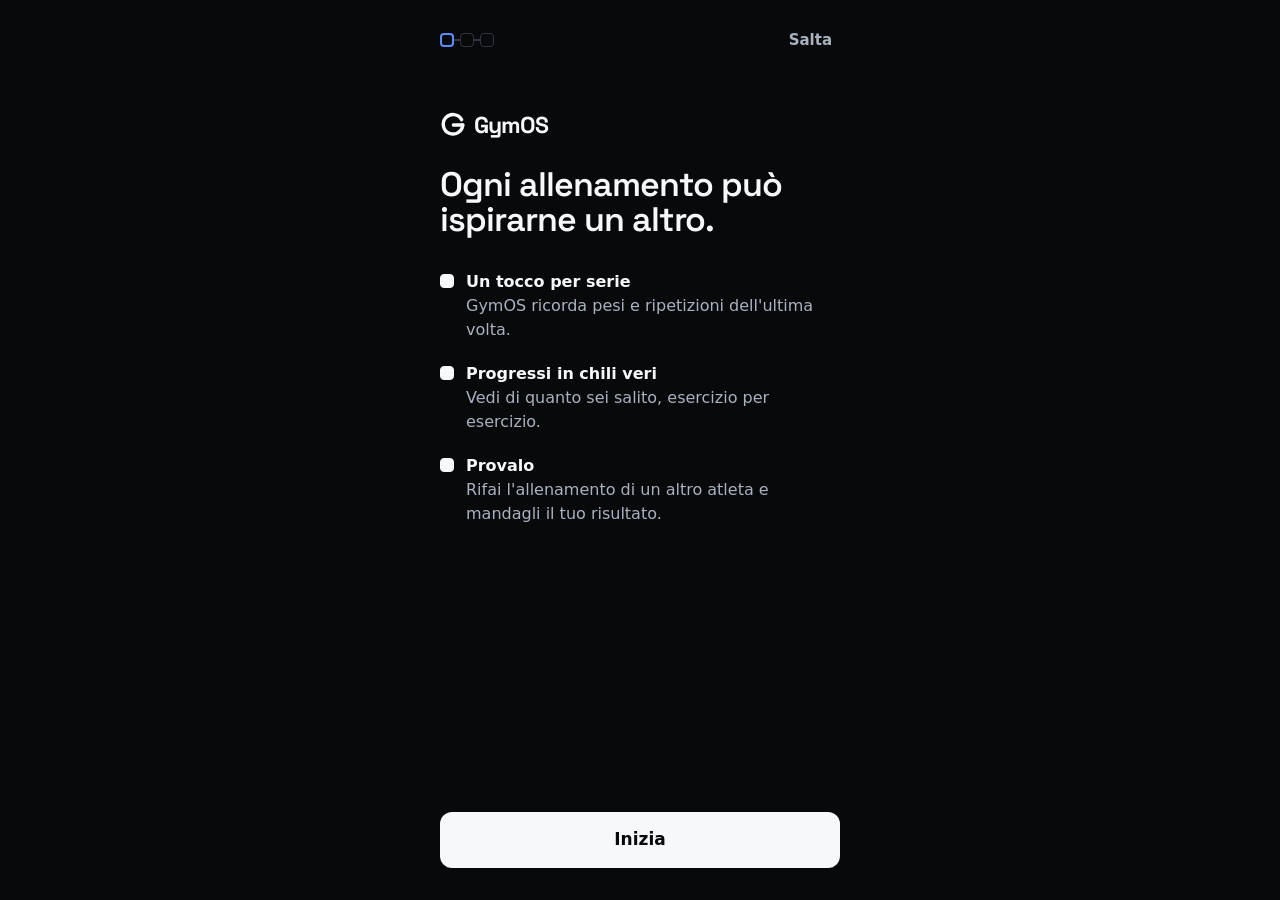
==== commit f99ff10e: "Tappa 1, seconda metà" ====
--- a/index.html
+++ b/index.html
@@ -12,8 +12,8 @@
     <link rel="icon" type="image/png" href="/icons/icon-192.png" />
     <link rel="apple-touch-icon" href="/icons/apple-touch-icon.png" />
     <title>GymOS</title>
-    <script type="module" crossorigin src="/assets/index-NkM_z1lt.js"></script>
-    <link rel="stylesheet" crossorigin href="/assets/index-BQiWXo_e.css">
+    <script type="module" crossorigin src="/assets/index-_lVJEdB1.js"></script>
+    <link rel="stylesheet" crossorigin href="/assets/index-CLyfn_ea.css">
   </head>
   <body>
     <div id="root"></div>
--- a/assets/index-CLyfn_ea.css
+++ b/assets/index-CLyfn_ea.css
@@ -0,0 +1 @@
+@font-face{font-family:Space Grotesk Variable;font-style:normal;font-display:swap;font-weight:300 700;src:url(/assets/space-grotesk-vietnamese-wght-normal-D0rl6rjA.woff2)format("woff2-variations");unicode-range:U+102-103,U+110-111,U+128-129,U+168-169,U+1A0-1A1,U+1AF-1B0,U+300-301,U+303-304,U+308-309,U+323,U+329,U+1EA0-1EF9,U+20AB}@font-face{font-family:Space Grotesk Variable;font-style:normal;font-display:swap;font-weight:300 700;src:url(/assets/space-grotesk-latin-ext-wght-normal-D9tNdqV9.woff2)format("woff2-variations");unicode-range:U+100-2BA,U+2BD-2C5,U+2C7-2CC,U+2CE-2D7,U+2DD-2FF,U+304,U+308,U+329,U+1D00-1DBF,U+1E00-1E9F,U+1EF2-1EFF,U+2020,U+20A0-20AB,U+20AD-20C0,U+2113,U+2C60-2C7F,U+A720-A7FF}@font-face{font-family:Space Grotesk Variable;font-style:normal;font-display:swap;font-weight:300 700;src:url(/assets/space-grotesk-latin-wght-normal-BhU9QXUp.woff2)format("woff2-variations");unicode-range:U+??,U+131,U+152-153,U+2BB-2BC,U+2C6,U+2DA,U+2DC,U+304,U+308,U+329,U+2000-206F,U+20AC,U+2122,U+2191,U+2193,U+2212,U+2215,U+FEFF,U+FFFD}@layer properties{@supports (((-webkit-hyphens:none)) and (not (margin-trim:block))) or ((-moz-orient:inline) and (not (color:rgb(from red r g b)))){*,:before,:after,::backdrop{--tw-translate-x:0;--tw-translate-y:0;--tw-translate-z:0;--tw-rotate-x:initial;--tw-rotate-y:initial;--tw-rotate-z:initial;--tw-skew-x:initial;--tw-skew-y:initial;--tw-pan-x:initial;--tw-pan-y:initial;--tw-pinch-zoom:initial;--tw-scroll-snap-strictness:proximity;--tw-space-y-reverse:0;--tw-space-x-reverse:0;--tw-divide-y-reverse:0;--tw-border-style:solid;--tw-gradient-position:initial;--tw-gradient-from:#0000;--tw-gradient-via:#0000;--tw-gradient-to:#0000;--tw-gradient-stops:initial;--tw-gradient-via-stops:initial;--tw-gradient-from-position:0%;--tw-gradient-via-position:50%;--tw-gradient-to-position:100%;--tw-leading:initial;--tw-font-weight:initial;--tw-tracking:initial;--tw-shadow:0 0 #0000;--tw-shadow-color:initial;--tw-shadow-alpha:100%;--tw-inset-shadow:0 0 #0000;--tw-inset-shadow-color:initial;--tw-inset-shadow-alpha:100%;--tw-ring-color:initial;--tw-ring-shadow:0 0 #0000;--tw-inset-ring-color:initial;--tw-inset-ring-shadow:0 0 #0000;--tw-ring-inset:initial;--tw-ring-offset-width:0px;--tw-ring-offset-color:#fff;--tw-ring-offset-shadow:0 0 #0000;--tw-blur:initial;--tw-brightness:initial;--tw-contrast:initial;--tw-grayscale:initial;--tw-hue-rotate:initial;--tw-invert:initial;--tw-opacity:initial;--tw-saturate:initial;--tw-sepia:initial;--tw-drop-shadow:initial;--tw-drop-shadow-color:initial;--tw-drop-shadow-alpha:100%;--tw-drop-shadow-size:initial;--tw-backdrop-blur:initial;--tw-backdrop-brightness:initial;--tw-backdrop-contrast:initial;--tw-backdrop-grayscale:initial;--tw-backdrop-hue-rotate:initial;--tw-backdrop-invert:initial;--tw-backdrop-opacity:initial;--tw-backdrop-saturate:initial;--tw-backdrop-sepia:initial;--tw-duration:initial}}}@layer theme{:root,:host{--font-sans:-apple-system, BlinkMacSystemFont, "SF Pro Text", "Inter", system-ui, sans-serif;--font-mono:ui-monospace, SFMono-Regular, Menlo, Monaco, Consolas, "Liberation Mono", "Courier New", monospace;--color-black:#000;--color-white:#fff;--spacing:.25rem;--container-xs:20rem;--container-md:28rem;--container-xl:36rem;--container-3xl:48rem;--text-xs:.75rem;--text-xs--line-height:calc(1 / .75);--text-sm:.875rem;--text-sm--line-height:calc(1.25 / .875);--text-base:1rem;--text-base--line-height:calc(1.5 / 1);--text-lg:1.125rem;--text-lg--line-height:calc(1.75 / 1.125);--text-xl:1.25rem;--text-xl--line-height:calc(1.75 / 1.25);--text-2xl:1.5rem;--text-2xl--line-height:calc(2 / 1.5);--text-3xl:1.875rem;--text-3xl--line-height:calc(2.25 / 1.875);--font-weight-normal:400;--font-weight-medium:500;--font-weight-semibold:600;--font-weight-bold:700;--tracking-tight:-.025em;--tracking-normal:0em;--tracking-wider:.05em;--leading-tight:1.25;--leading-snug:1.375;--leading-relaxed:1.625;--radius-sm:.25rem;--radius-md:.375rem;--radius-lg:.5rem;--radius-xl:.75rem;--radius-2xl:1rem;--radius-3xl:1.5rem;--animate-pulse:pulse 2s cubic-bezier(.4, 0, .6, 1) infinite;--blur-xl:24px;--default-transition-duration:.15s;--default-transition-timing-function:cubic-bezier(.4, 0, .2, 1);--default-font-family:var(--font-sans);--default-mono-font-family:var(--font-mono);--color-bg:#08090b;--color-surface:#111318;--color-raised:#191d24;--color-line:#303743;--color-ink:#f7f8fa;--color-muted:#aab2bf;--color-faint:#8d97a6;--color-accent:#f7f8fa;--color-on-accent:#08090b;--color-signal:#5b8cff;--color-chart:#3a3f47;--color-pr:#f5b83d;--color-danger:#ff5c6c;--font-display:"Space Grotesk Variable", -apple-system, system-ui, sans-serif}}@layer base{*,:after,:before,::backdrop{box-sizing:border-box;border:0 solid;margin:0;padding:0}::file-selector-button{box-sizing:border-box;border:0 solid;margin:0;padding:0}html,:host{-webkit-text-size-adjust:100%;tab-size:4;line-height:1.5;font-family:var(--default-font-family,-apple-system, BlinkMacSystemFont, "Segoe UI", Roboto, "Helvetica Neue", "Noto Sans", Arial, sans-serif, "Apple Color Emoji", "Segoe UI Emoji", "Segoe UI Symbol", "Noto Color Emoji");font-feature-settings:var(--default-font-feature-settings,normal);font-variation-settings:var(--default-font-variation-settings,normal);-webkit-tap-highlight-color:transparent}hr{height:0;color:inherit;border-top-width:1px}abbr:where([title]){-webkit-text-decoration:underline dotted;text-decoration:underline dotted}h1,h2,h3,h4,h5,h6{font-size:inherit;font-weight:inherit}a{color:inherit;-webkit-text-decoration:inherit;-webkit-text-decoration:inherit;-webkit-text-decoration:inherit;-webkit-text-decoration:inherit;text-decoration:inherit}b,strong{font-weight:bolder}code,kbd,samp,pre{font-family:var(--default-mono-font-family,ui-monospace, SFMono-Regular, Menlo, Monaco, Consolas, "Liberation Mono", "Courier New", monospace);font-feature-settings:var(--default-mono-font-feature-settings,normal);font-variation-settings:var(--default-mono-font-variation-settings,normal);font-size:1em}small{font-size:80%}sub,sup{vertical-align:baseline;font-size:75%;line-height:0;position:relative}sub{bottom:-.25em}sup{top:-.5em}table{text-indent:0;border-color:inherit;border-collapse:collapse}:-moz-focusring:where(:not(iframe)){outline:auto}progress{vertical-align:baseline}summary{display:list-item}ol,ul,menu{list-style:none}img,svg,video,canvas,audio,iframe,embed,object{vertical-align:middle;display:block}img,video{max-width:100%;height:auto}button,input,select,optgroup,textarea{font:inherit;font-feature-settings:inherit;font-variation-settings:inherit;letter-spacing:inherit;color:inherit;opacity:1;background-color:#0000;border-radius:0}::file-selector-button{font:inherit;font-feature-settings:inherit;font-variation-settings:inherit;letter-spacing:inherit;color:inherit;opacity:1;background-color:#0000;border-radius:0}:where(select:is([multiple],[size])) optgroup{font-weight:bolder}:where(select:is([multiple],[size])) optgroup option{padding-inline-start:20px}::file-selector-button{margin-inline-end:4px}::placeholder{opacity:1}@supports (not ((-webkit-appearance:-apple-pay-button))) or (contain-intrinsic-size:1px){::placeholder{color:currentColor}@supports (color:color-mix(in lab, red, red)){::placeholder{color:color-mix(in oklab, currentcolor 50%, transparent)}}}textarea{resize:vertical}::-webkit-search-decoration{-webkit-appearance:none}::-webkit-date-and-time-value{min-height:1lh;text-align:inherit}::-webkit-datetime-edit{display:inline-flex}::-webkit-datetime-edit-fields-wrapper{padding:0}::-webkit-datetime-edit{padding-block:0}::-webkit-datetime-edit-year-field{padding-block:0}::-webkit-datetime-edit-month-field{padding-block:0}::-webkit-datetime-edit-day-field{padding-block:0}::-webkit-datetime-edit-hour-field{padding-block:0}::-webkit-datetime-edit-minute-field{padding-block:0}::-webkit-datetime-edit-second-field{padding-block:0}::-webkit-datetime-edit-millisecond-field{padding-block:0}::-webkit-datetime-edit-meridiem-field{padding-block:0}::-webkit-calendar-picker-indicator{line-height:1}:-moz-ui-invalid{box-shadow:none}button,input:where([type=button],[type=reset],[type=submit]){appearance:button}::file-selector-button{appearance:button}::-webkit-inner-spin-button{height:auto}::-webkit-outer-spin-button{height:auto}[hidden]:where(:not([hidden=until-found])){display:none!important}}@layer components;@layer utilities{.pointer-events-auto{pointer-events:auto}.pointer-events-none{pointer-events:none}.visible{visibility:visible}.absolute{position:absolute}.fixed{position:fixed}.relative{position:relative}.sticky{position:sticky}.inset-0{inset:0}.inset-x-0{inset-inline:0}.inset-x-2{inset-inline:calc(var(--spacing) * 2)}.inset-x-2\.5{inset-inline:calc(var(--spacing) * 2.5)}.inset-x-3{inset-inline:calc(var(--spacing) * 3)}.inset-x-6{inset-inline:calc(var(--spacing) * 6)}.inset-x-\[22\%\]{inset-inline:22%}.top-0{top:0}.top-0\.5{top:calc(var(--spacing) * .5)}.top-1{top:var(--spacing)}.top-1\/2{top:50%}.top-2{top:calc(var(--spacing) * 2)}.top-3{top:calc(var(--spacing) * 3)}.top-6{top:calc(var(--spacing) * 6)}.top-28{top:calc(var(--spacing) * 28)}.top-\[118px\]{top:118px}.top-\[max\(env\(safe-area-inset-top\)\,12px\)\]{top:max(env(safe-area-inset-top), 12px)}.-right-0\.5{right:calc(var(--spacing) * -.5)}.right-0{right:0}.right-0\.5{right:calc(var(--spacing) * .5)}.right-2{right:calc(var(--spacing) * 2)}.right-2\.5{right:calc(var(--spacing) * 2.5)}.right-3{right:calc(var(--spacing) * 3)}.-bottom-0\.5{bottom:calc(var(--spacing) * -.5)}.-bottom-px{bottom:-1px}.bottom-0{bottom:0}.bottom-2{bottom:calc(var(--spacing) * 2)}.bottom-2\.5{bottom:calc(var(--spacing) * 2.5)}.bottom-3{bottom:calc(var(--spacing) * 3)}.bottom-24{bottom:calc(var(--spacing) * 24)}.bottom-28{bottom:calc(var(--spacing) * 28)}.left-0{left:0}.left-0\.5{left:calc(var(--spacing) * .5)}.left-1\/2{left:50%}.left-2{left:calc(var(--spacing) * 2)}.left-3{left:calc(var(--spacing) * 3)}.left-3\.5{left:calc(var(--spacing) * 3.5)}.left-4{left:calc(var(--spacing) * 4)}.z-30{z-index:30}.z-40{z-index:40}.z-50{z-index:50}.z-\[60\]{z-index:60}.z-\[70\]{z-index:70}.row-span-2{grid-row:span 2/span 2}.-mx-1{margin-inline:calc(var(--spacing) * -1)}.-mx-4{margin-inline:calc(var(--spacing) * -4)}.mx-3{margin-inline:calc(var(--spacing) * 3)}.mx-4{margin-inline:calc(var(--spacing) * 4)}.mx-auto{margin-inline:auto}.-my-1{margin-block:calc(var(--spacing) * -1)}.-mt-1{margin-top:calc(var(--spacing) * -1)}.-mt-2{margin-top:calc(var(--spacing) * -2)}.-mt-8{margin-top:calc(var(--spacing) * -8)}.-mt-9{margin-top:calc(var(--spacing) * -9)}.-mt-10{margin-top:calc(var(--spacing) * -10)}.mt-0{margin-top:0}.mt-0\.5{margin-top:calc(var(--spacing) * .5)}.mt-1{margin-top:var(--spacing)}.mt-1\.5{margin-top:calc(var(--spacing) * 1.5)}.mt-2{margin-top:calc(var(--spacing) * 2)}.mt-2\.5{margin-top:calc(var(--spacing) * 2.5)}.mt-3{margin-top:calc(var(--spacing) * 3)}.mt-4{margin-top:calc(var(--spacing) * 4)}.mt-5{margin-top:calc(var(--spacing) * 5)}.mt-6{margin-top:calc(var(--spacing) * 6)}.mt-7{margin-top:calc(var(--spacing) * 7)}.mt-8{margin-top:calc(var(--spacing) * 8)}.mt-10{margin-top:calc(var(--spacing) * 10)}.mt-auto{margin-top:auto}.mr-1{margin-right:var(--spacing)}.mr-1\.5{margin-right:calc(var(--spacing) * 1.5)}.mb-1{margin-bottom:var(--spacing)}.mb-1\.5{margin-bottom:calc(var(--spacing) * 1.5)}.mb-2{margin-bottom:calc(var(--spacing) * 2)}.mb-2\.5{margin-bottom:calc(var(--spacing) * 2.5)}.mb-3{margin-bottom:calc(var(--spacing) * 3)}.mb-4{margin-bottom:calc(var(--spacing) * 4)}.mb-6{margin-bottom:calc(var(--spacing) * 6)}.-ml-1{margin-left:calc(var(--spacing) * -1)}.-ml-2{margin-left:calc(var(--spacing) * -2)}.ml-1{margin-left:var(--spacing)}.ml-1\.5{margin-left:calc(var(--spacing) * 1.5)}.ml-auto{margin-left:auto}.line-clamp-1{-webkit-line-clamp:1;-webkit-box-orient:vertical;display:-webkit-box;overflow:hidden}.line-clamp-2{-webkit-line-clamp:2;-webkit-box-orient:vertical;display:-webkit-box;overflow:hidden}.line-clamp-3{-webkit-line-clamp:3;-webkit-box-orient:vertical;display:-webkit-box;overflow:hidden}.line-clamp-5{-webkit-line-clamp:5;-webkit-box-orient:vertical;display:-webkit-box;overflow:hidden}.block{display:block}.flex{display:flex}.grid{display:grid}.hidden{display:none}.inline{display:inline}.inline-flex{display:inline-flex}.table{display:table}.aspect-\[4\/5\]{aspect-ratio:4/5}.aspect-\[5\/2\]{aspect-ratio:5/2}.aspect-\[9\/16\]{aspect-ratio:9/16}.aspect-square{aspect-ratio:1}.size-1\.5{width:calc(var(--spacing) * 1.5);height:calc(var(--spacing) * 1.5)}.size-2{width:calc(var(--spacing) * 2);height:calc(var(--spacing) * 2)}.size-2\.5{width:calc(var(--spacing) * 2.5);height:calc(var(--spacing) * 2.5)}.size-5{width:calc(var(--spacing) * 5);height:calc(var(--spacing) * 5)}.size-6{width:calc(var(--spacing) * 6);height:calc(var(--spacing) * 6)}.size-7{width:calc(var(--spacing) * 7);height:calc(var(--spacing) * 7)}.size-8{width:calc(var(--spacing) * 8);height:calc(var(--spacing) * 8)}.size-9{width:calc(var(--spacing) * 9);height:calc(var(--spacing) * 9)}.size-10{width:calc(var(--spacing) * 10);height:calc(var(--spacing) * 10)}.size-11{width:calc(var(--spacing) * 11);height:calc(var(--spacing) * 11)}.size-12{width:calc(var(--spacing) * 12);height:calc(var(--spacing) * 12)}.size-14{width:calc(var(--spacing) * 14);height:calc(var(--spacing) * 14)}.size-16{width:calc(var(--spacing) * 16);height:calc(var(--spacing) * 16)}.size-\[18px\]{width:18px;height:18px}.size-\[27px\]{width:27px;height:27px}.size-\[46px\]{width:46px;height:46px}.size-full{width:100%;height:100%}.h-0\.5{height:calc(var(--spacing) * .5)}.h-1{height:var(--spacing)}.h-1\.5{height:calc(var(--spacing) * 1.5)}.h-3{height:calc(var(--spacing) * 3)}.h-5{height:calc(var(--spacing) * 5)}.h-7{height:calc(var(--spacing) * 7)}.h-8{height:calc(var(--spacing) * 8)}.h-9{height:calc(var(--spacing) * 9)}.h-10{height:calc(var(--spacing) * 10)}.h-11{height:calc(var(--spacing) * 11)}.h-12{height:calc(var(--spacing) * 12)}.h-14{height:calc(var(--spacing) * 14)}.h-16{height:calc(var(--spacing) * 16)}.h-32{height:calc(var(--spacing) * 32)}.h-40{height:calc(var(--spacing) * 40)}.h-80{height:calc(var(--spacing) * 80)}.h-\[3px\]{height:3px}.h-\[18px\]{height:18px}.h-\[31px\]{height:31px}.h-\[58px\]{height:58px}.h-\[118px\]{height:118px}.h-\[176px\]{height:176px}.h-\[184px\]{height:184px}.h-auto{height:auto}.h-fit{height:fit-content}.h-full{height:100%}.max-h-80{max-height:calc(var(--spacing) * 80)}.max-h-\[50dvh\]{max-height:50dvh}.max-h-\[92dvh\]{max-height:92dvh}.max-h-full{max-height:100%}.min-h-11{min-height:calc(var(--spacing) * 11)}.min-h-12{min-height:calc(var(--spacing) * 12)}.min-h-14{min-height:calc(var(--spacing) * 14)}.min-h-16{min-height:calc(var(--spacing) * 16)}.min-h-\[76px\]{min-height:76px}.min-h-dvh{min-height:100dvh}.min-h-full{min-height:100%}.w-0\.5{width:calc(var(--spacing) * .5)}.w-1\/3{width:33.3333%}.w-2\/3{width:66.6667%}.w-9{width:calc(var(--spacing) * 9)}.w-10{width:calc(var(--spacing) * 10)}.w-11{width:calc(var(--spacing) * 11)}.w-12{width:calc(var(--spacing) * 12)}.w-28{width:calc(var(--spacing) * 28)}.w-36{width:calc(var(--spacing) * 36)}.w-44{width:calc(var(--spacing) * 44)}.w-64{width:calc(var(--spacing) * 64)}.w-\[3px\]{width:3px}.w-\[46\%\]{width:46%}.w-\[51px\]{width:51px}.w-\[63px\]{width:63px}.w-\[108px\]{width:108px}.w-\[128px\]{width:128px}.w-\[152px\]{width:152px}.w-\[220px\]{width:220px}.w-\[300px\]{width:300px}.w-\[calc\(100\%\+2rem\)\]{width:calc(100% + 2rem)}.w-\[calc\(100\%-2rem\)\]{width:calc(100% - 2rem)}.w-fit{width:fit-content}.w-full{width:100%}.max-w-3xl{max-width:var(--container-3xl)}.max-w-\[65\%\]{max-width:65%}.max-w-\[78\%\]{max-width:78%}.max-w-\[260px\]{max-width:260px}.max-w-\[1000px\]{max-width:1000px}.max-w-\[calc\(36rem-1\.5rem\)\]{max-width:34.5rem}.max-w-full{max-width:100%}.max-w-md{max-width:var(--container-md)}.max-w-xl{max-width:var(--container-xl)}.max-w-xs{max-width:var(--container-xs)}.min-w-0{min-width:0}.min-w-5{min-width:calc(var(--spacing) * 5)}.min-w-11{min-width:calc(var(--spacing) * 11)}.min-w-\[18px\]{min-width:18px}.flex-1{flex:1}.shrink-0{flex-shrink:0}.origin-left{transform-origin:0}.-translate-x-1\/2{--tw-translate-x:calc(calc(1 / 2 * 100%) * -1);translate:var(--tw-translate-x) var(--tw-translate-y)}.translate-x-5{--tw-translate-x:calc(var(--spacing) * 5);translate:var(--tw-translate-x) var(--tw-translate-y)}.-translate-y-1\/2{--tw-translate-y:calc(calc(1 / 2 * 100%) * -1);translate:var(--tw-translate-x) var(--tw-translate-y)}.transform{transform:var(--tw-rotate-x, ) var(--tw-rotate-y, ) var(--tw-rotate-z, ) var(--tw-skew-x, ) var(--tw-skew-y, )}.animate-pulse{animation:var(--animate-pulse)}.touch-pan-y{--tw-pan-y:pan-y;touch-action:var(--tw-pan-x, ) var(--tw-pan-y, ) var(--tw-pinch-zoom, )}.resize-none{resize:none}.snap-x{scroll-snap-type:x var(--tw-scroll-snap-strictness)}.snap-y{scroll-snap-type:y var(--tw-scroll-snap-strictness)}.snap-mandatory{--tw-scroll-snap-strictness:mandatory}.snap-center{scroll-snap-align:center}.snap-start{scroll-snap-align:start}.list-disc{list-style-type:disc}.grid-flow-row-dense{grid-auto-flow:dense}.grid-cols-1{grid-template-columns:repeat(1,minmax(0,1fr))}.grid-cols-2{grid-template-columns:repeat(2,minmax(0,1fr))}.grid-cols-3{grid-template-columns:repeat(3,minmax(0,1fr))}.grid-cols-4{grid-template-columns:repeat(4,minmax(0,1fr))}.grid-cols-6{grid-template-columns:repeat(6,minmax(0,1fr))}.grid-cols-7{grid-template-columns:repeat(7,minmax(0,1fr))}.grid-cols-\[1fr_1fr_auto\]{grid-template-columns:1fr 1fr auto}.grid-cols-\[1fr_auto\]{grid-template-columns:1fr auto}.grid-cols-\[2\.25rem_4\.25rem_1fr_1fr_3\.25rem\]{grid-template-columns:2.25rem 4.25rem 1fr 1fr 3.25rem}.grid-cols-\[auto_1fr\]{grid-template-columns:auto 1fr}.flex-col{flex-direction:column}.flex-wrap{flex-wrap:wrap}.place-items-center{place-items:center}.items-baseline{align-items:baseline}.items-center{align-items:center}.items-end{align-items:flex-end}.items-start{align-items:flex-start}.justify-between{justify-content:space-between}.justify-center{justify-content:center}.justify-start{justify-content:flex-start}.gap-0\.5{gap:calc(var(--spacing) * .5)}.gap-1{gap:var(--spacing)}.gap-1\.5{gap:calc(var(--spacing) * 1.5)}.gap-2{gap:calc(var(--spacing) * 2)}.gap-2\.5{gap:calc(var(--spacing) * 2.5)}.gap-3{gap:calc(var(--spacing) * 3)}.gap-3\.5{gap:calc(var(--spacing) * 3.5)}.gap-4{gap:calc(var(--spacing) * 4)}.gap-5{gap:calc(var(--spacing) * 5)}.gap-7{gap:calc(var(--spacing) * 7)}.gap-12{gap:calc(var(--spacing) * 12)}.gap-\[2px\]{gap:2px}:where(.space-y-1>:not(:last-child)){--tw-space-y-reverse:0;margin-block-start:calc(var(--spacing) * var(--tw-space-y-reverse));margin-block-end:calc(var(--spacing) * calc(1 - var(--tw-space-y-reverse)))}:where(.space-y-1\.5>:not(:last-child)){--tw-space-y-reverse:0;margin-block-start:calc(calc(var(--spacing) * 1.5) * var(--tw-space-y-reverse));margin-block-end:calc(calc(var(--spacing) * 1.5) * calc(1 - var(--tw-space-y-reverse)))}:where(.space-y-2>:not(:last-child)){--tw-space-y-reverse:0;margin-block-start:calc(calc(var(--spacing) * 2) * var(--tw-space-y-reverse));margin-block-end:calc(calc(var(--spacing) * 2) * calc(1 - var(--tw-space-y-reverse)))}:where(.space-y-2\.5>:not(:last-child)){--tw-space-y-reverse:0;margin-block-start:calc(calc(var(--spacing) * 2.5) * var(--tw-space-y-reverse));margin-block-end:calc(calc(var(--spacing) * 2.5) * calc(1 - var(--tw-space-y-reverse)))}:where(.space-y-3>:not(:last-child)){--tw-space-y-reverse:0;margin-block-start:calc(calc(var(--spacing) * 3) * var(--tw-space-y-reverse));margin-block-end:calc(calc(var(--spacing) * 3) * calc(1 - var(--tw-space-y-reverse)))}:where(.space-y-4>:not(:last-child)){--tw-space-y-reverse:0;margin-block-start:calc(calc(var(--spacing) * 4) * var(--tw-space-y-reverse));margin-block-end:calc(calc(var(--spacing) * 4) * calc(1 - var(--tw-space-y-reverse)))}:where(.space-y-5>:not(:last-child)){--tw-space-y-reverse:0;margin-block-start:calc(calc(var(--spacing) * 5) * var(--tw-space-y-reverse));margin-block-end:calc(calc(var(--spacing) * 5) * calc(1 - var(--tw-space-y-reverse)))}.gap-x-4{column-gap:calc(var(--spacing) * 4)}:where(.-space-x-2>:not(:last-child)){--tw-space-x-reverse:0;margin-inline-start:calc(calc(var(--spacing) * -2) * var(--tw-space-x-reverse));margin-inline-end:calc(calc(var(--spacing) * -2) * calc(1 - var(--tw-space-x-reverse)))}.gap-y-1{row-gap:var(--spacing)}:where(.divide-y>:not(:last-child)){--tw-divide-y-reverse:0;border-bottom-style:var(--tw-border-style);border-top-style:var(--tw-border-style);border-top-width:calc(1px * var(--tw-divide-y-reverse));border-bottom-width:calc(1px * calc(1 - var(--tw-divide-y-reverse)))}:where(.divide-line\/60>:not(:last-child)){border-color:#30374399}@supports (color:color-mix(in lab, red, red)){:where(.divide-line\/60>:not(:last-child)){border-color:color-mix(in oklab, var(--color-line) 60%, transparent)}}.truncate{text-overflow:ellipsis;white-space:nowrap;overflow:hidden}.overflow-hidden{overflow:hidden}.overflow-x-auto{overflow-x:auto}.overflow-y-auto{overflow-y:auto}.rounded{border-radius:.25rem}.rounded-2xl{border-radius:var(--radius-2xl)}.rounded-3xl{border-radius:var(--radius-3xl)}.rounded-\[12px\]{border-radius:12px}.rounded-\[18px\]{border-radius:18px}.rounded-\[22px\]{border-radius:22px}.rounded-full{border-radius:2147483647px}.rounded-lg{border-radius:var(--radius-lg)}.rounded-md{border-radius:var(--radius-md)}.rounded-sm{border-radius:var(--radius-sm)}.rounded-xl{border-radius:var(--radius-xl)}.rounded-t-3xl{border-top-left-radius:var(--radius-3xl);border-top-right-radius:var(--radius-3xl)}.border{border-style:var(--tw-border-style);border-width:1px}.border-2{border-style:var(--tw-border-style);border-width:2px}.border-\[3px\]{border-style:var(--tw-border-style);border-width:3px}.border-t{border-top-style:var(--tw-border-style);border-top-width:1px}.border-b{border-bottom-style:var(--tw-border-style);border-bottom-width:1px}.border-l-\[3px\]{border-left-style:var(--tw-border-style);border-left-width:3px}.border-dashed{--tw-border-style:dashed;border-style:dashed}.border-line{border-color:var(--color-line)}.border-line\/60{border-color:#30374399}@supports (color:color-mix(in lab, red, red)){.border-line\/60{border-color:color-mix(in oklab, var(--color-line) 60%, transparent)}}.border-pr{border-color:var(--color-pr)}.border-surface{border-color:var(--color-surface)}.border-white{border-color:var(--color-white)}.border-white\/20{border-color:#fff3}@supports (color:color-mix(in lab, red, red)){.border-white\/20{border-color:color-mix(in oklab, var(--color-white) 20%, transparent)}}.bg-accent{background-color:var(--color-accent)}.bg-bg{background-color:var(--color-bg)}.bg-bg\/90{background-color:#08090be6}@supports (color:color-mix(in lab, red, red)){.bg-bg\/90{background-color:color-mix(in oklab, var(--color-bg) 90%, transparent)}}.bg-bg\/92{background-color:#08090beb}@supports (color:color-mix(in lab, red, red)){.bg-bg\/92{background-color:color-mix(in oklab, var(--color-bg) 92%, transparent)}}.bg-black{background-color:var(--color-black)}.bg-black\/40{background-color:#0006}@supports (color:color-mix(in lab, red, red)){.bg-black\/40{background-color:color-mix(in oklab, var(--color-black) 40%, transparent)}}.bg-black\/45{background-color:#00000073}@supports (color:color-mix(in lab, red, red)){.bg-black\/45{background-color:color-mix(in oklab, var(--color-black) 45%, transparent)}}.bg-black\/50{background-color:#00000080}@supports (color:color-mix(in lab, red, red)){.bg-black\/50{background-color:color-mix(in oklab, var(--color-black) 50%, transparent)}}.bg-black\/55{background-color:#0000008c}@supports (color:color-mix(in lab, red, red)){.bg-black\/55{background-color:color-mix(in oklab, var(--color-black) 55%, transparent)}}.bg-black\/60{background-color:#0009}@supports (color:color-mix(in lab, red, red)){.bg-black\/60{background-color:color-mix(in oklab, var(--color-black) 60%, transparent)}}.bg-black\/65{background-color:#000000a6}@supports (color:color-mix(in lab, red, red)){.bg-black\/65{background-color:color-mix(in oklab, var(--color-black) 65%, transparent)}}.bg-current{background-color:currentColor}.bg-danger{background-color:var(--color-danger)}.bg-danger\/10{background-color:#ff5c6c1a}@supports (color:color-mix(in lab, red, red)){.bg-danger\/10{background-color:color-mix(in oklab, var(--color-danger) 10%, transparent)}}.bg-danger\/15{background-color:#ff5c6c26}@supports (color:color-mix(in lab, red, red)){.bg-danger\/15{background-color:color-mix(in oklab, var(--color-danger) 15%, transparent)}}.bg-ink{background-color:var(--color-ink)}.bg-ink\/\[0\.06\]{background-color:#f7f8fa0f}@supports (color:color-mix(in lab, red, red)){.bg-ink\/\[0\.06\]{background-color:color-mix(in oklab, var(--color-ink) 6%, transparent)}}.bg-line{background-color:var(--color-line)}.bg-on-accent\/10{background-color:#08090b1a}@supports (color:color-mix(in lab, red, red)){.bg-on-accent\/10{background-color:color-mix(in oklab, var(--color-on-accent) 10%, transparent)}}.bg-pr{background-color:var(--color-pr)}.bg-pr\/12{background-color:#f5b83d1f}@supports (color:color-mix(in lab, red, red)){.bg-pr\/12{background-color:color-mix(in oklab, var(--color-pr) 12%, transparent)}}.bg-pr\/15{background-color:#f5b83d26}@supports (color:color-mix(in lab, red, red)){.bg-pr\/15{background-color:color-mix(in oklab, var(--color-pr) 15%, transparent)}}.bg-raised{background-color:var(--color-raised)}.bg-raised\/50{background-color:#191d2480}@supports (color:color-mix(in lab, red, red)){.bg-raised\/50{background-color:color-mix(in oklab, var(--color-raised) 50%, transparent)}}.bg-raised\/60{background-color:#191d2499}@supports (color:color-mix(in lab, red, red)){.bg-raised\/60{background-color:color-mix(in oklab, var(--color-raised) 60%, transparent)}}.bg-signal{background-color:var(--color-signal)}.bg-surface{background-color:var(--color-surface)}.bg-transparent{background-color:#0000}.bg-white{background-color:var(--color-white)}.bg-white\/15{background-color:#ffffff26}@supports (color:color-mix(in lab, red, red)){.bg-white\/15{background-color:color-mix(in oklab, var(--color-white) 15%, transparent)}}.bg-white\/30{background-color:#ffffff4d}@supports (color:color-mix(in lab, red, red)){.bg-white\/30{background-color:color-mix(in oklab, var(--color-white) 30%, transparent)}}.bg-white\/45{background-color:#ffffff73}@supports (color:color-mix(in lab, red, red)){.bg-white\/45{background-color:color-mix(in oklab, var(--color-white) 45%, transparent)}}.bg-white\/85{background-color:#ffffffd9}@supports (color:color-mix(in lab, red, red)){.bg-white\/85{background-color:color-mix(in oklab, var(--color-white) 85%, transparent)}}.bg-gradient-to-b{--tw-gradient-position:to bottom in oklab;background-image:linear-gradient(var(--tw-gradient-stops))}.bg-gradient-to-t{--tw-gradient-position:to top in oklab;background-image:linear-gradient(var(--tw-gradient-stops))}.from-black\/30{--tw-gradient-from:#0000004d}@supports (color:color-mix(in lab, red, red)){.from-black\/30{--tw-gradient-from:color-mix(in oklab, var(--color-black) 30%, transparent)}}.from-black\/30{--tw-gradient-stops:var(--tw-gradient-via-stops,var(--tw-gradient-position), var(--tw-gradient-from) var(--tw-gradient-from-position), var(--tw-gradient-to) var(--tw-gradient-to-position))}.from-black\/60{--tw-gradient-from:#0009}@supports (color:color-mix(in lab, red, red)){.from-black\/60{--tw-gradient-from:color-mix(in oklab, var(--color-black) 60%, transparent)}}.from-black\/60{--tw-gradient-stops:var(--tw-gradient-via-stops,var(--tw-gradient-position), var(--tw-gradient-from) var(--tw-gradient-from-position), var(--tw-gradient-to) var(--tw-gradient-to-position))}.from-black\/80{--tw-gradient-from:#000c}@supports (color:color-mix(in lab, red, red)){.from-black\/80{--tw-gradient-from:color-mix(in oklab, var(--color-black) 80%, transparent)}}.from-black\/80{--tw-gradient-stops:var(--tw-gradient-via-stops,var(--tw-gradient-position), var(--tw-gradient-from) var(--tw-gradient-from-position), var(--tw-gradient-to) var(--tw-gradient-to-position))}.from-transparent{--tw-gradient-from:transparent;--tw-gradient-stops:var(--tw-gradient-via-stops,var(--tw-gradient-position), var(--tw-gradient-from) var(--tw-gradient-from-position), var(--tw-gradient-to) var(--tw-gradient-to-position))}.via-transparent{--tw-gradient-via:transparent;--tw-gradient-via-stops:var(--tw-gradient-position), var(--tw-gradient-from) var(--tw-gradient-from-position), var(--tw-gradient-via) var(--tw-gradient-via-position), var(--tw-gradient-to) var(--tw-gradient-to-position);--tw-gradient-stops:var(--tw-gradient-via-stops)}.to-black\/75{--tw-gradient-to:#000000bf}@supports (color:color-mix(in lab, red, red)){.to-black\/75{--tw-gradient-to:color-mix(in oklab, var(--color-black) 75%, transparent)}}.to-black\/75{--tw-gradient-stops:var(--tw-gradient-via-stops,var(--tw-gradient-position), var(--tw-gradient-from) var(--tw-gradient-from-position), var(--tw-gradient-to) var(--tw-gradient-to-position))}.to-transparent{--tw-gradient-to:transparent;--tw-gradient-stops:var(--tw-gradient-via-stops,var(--tw-gradient-position), var(--tw-gradient-from) var(--tw-gradient-from-position), var(--tw-gradient-to) var(--tw-gradient-to-position))}.fill-faint{fill:var(--color-faint)}.fill-white{fill:var(--color-white)}.object-contain{object-fit:contain}.object-cover{object-fit:cover}.p-0{padding:0}.p-1{padding:var(--spacing)}.p-2\.5{padding:calc(var(--spacing) * 2.5)}.p-3{padding:calc(var(--spacing) * 3)}.p-3\.5{padding:calc(var(--spacing) * 3.5)}.p-4{padding:calc(var(--spacing) * 4)}.p-5{padding:calc(var(--spacing) * 5)}.p-6{padding:calc(var(--spacing) * 6)}.p-\[2px\]{padding:2px}.px-0{padding-inline:0}.px-1{padding-inline:var(--spacing)}.px-1\.5{padding-inline:calc(var(--spacing) * 1.5)}.px-2{padding-inline:calc(var(--spacing) * 2)}.px-2\.5{padding-inline:calc(var(--spacing) * 2.5)}.px-3{padding-inline:calc(var(--spacing) * 3)}.px-3\.5{padding-inline:calc(var(--spacing) * 3.5)}.px-4{padding-inline:calc(var(--spacing) * 4)}.px-5{padding-inline:calc(var(--spacing) * 5)}.px-6{padding-inline:calc(var(--spacing) * 6)}.px-8{padding-inline:calc(var(--spacing) * 8)}.py-0\.5{padding-block:calc(var(--spacing) * .5)}.py-1{padding-block:var(--spacing)}.py-1\.5{padding-block:calc(var(--spacing) * 1.5)}.py-2{padding-block:calc(var(--spacing) * 2)}.py-2\.5{padding-block:calc(var(--spacing) * 2.5)}.py-3{padding-block:calc(var(--spacing) * 3)}.py-3\.5{padding-block:calc(var(--spacing) * 3.5)}.py-6{padding-block:calc(var(--spacing) * 6)}.py-8{padding-block:calc(var(--spacing) * 8)}.py-10{padding-block:calc(var(--spacing) * 10)}.pt-1{padding-top:var(--spacing)}.pt-1\.5{padding-top:calc(var(--spacing) * 1.5)}.pt-2{padding-top:calc(var(--spacing) * 2)}.pt-3{padding-top:calc(var(--spacing) * 3)}.pt-4{padding-top:calc(var(--spacing) * 4)}.pt-5{padding-top:calc(var(--spacing) * 5)}.pt-6{padding-top:calc(var(--spacing) * 6)}.pt-12{padding-top:calc(var(--spacing) * 12)}.pt-16{padding-top:calc(var(--spacing) * 16)}.pr-1{padding-right:var(--spacing)}.pr-3\.5{padding-right:calc(var(--spacing) * 3.5)}.pb-1{padding-bottom:var(--spacing)}.pb-1\.5{padding-bottom:calc(var(--spacing) * 1.5)}.pb-2{padding-bottom:calc(var(--spacing) * 2)}.pb-3{padding-bottom:calc(var(--spacing) * 3)}.pb-4{padding-bottom:calc(var(--spacing) * 4)}.pb-5{padding-bottom:calc(var(--spacing) * 5)}.pb-6{padding-bottom:calc(var(--spacing) * 6)}.pb-7{padding-bottom:calc(var(--spacing) * 7)}.pb-8{padding-bottom:calc(var(--spacing) * 8)}.pb-40{padding-bottom:calc(var(--spacing) * 40)}.pl-1\.5{padding-left:calc(var(--spacing) * 1.5)}.pl-3{padding-left:calc(var(--spacing) * 3)}.pl-5{padding-left:calc(var(--spacing) * 5)}.pl-10{padding-left:calc(var(--spacing) * 10)}.pl-11{padding-left:calc(var(--spacing) * 11)}.text-center{text-align:center}.text-left{text-align:left}.text-right{text-align:right}.font-display{font-family:var(--font-display)}.font-sans{font-family:var(--font-sans)}.text-2xl{font-size:var(--text-2xl);line-height:var(--tw-leading,var(--text-2xl--line-height))}.text-3xl{font-size:var(--text-3xl);line-height:var(--tw-leading,var(--text-3xl--line-height))}.text-lg{font-size:var(--text-lg);line-height:var(--tw-leading,var(--text-lg--line-height))}.text-sm{font-size:var(--text-sm);line-height:var(--tw-leading,var(--text-sm--line-height))}.text-xl{font-size:var(--text-xl);line-height:var(--tw-leading,var(--text-xl--line-height))}.text-xs{font-size:var(--text-xs);line-height:var(--tw-leading,var(--text-xs--line-height))}.text-\[10\.5px\]{font-size:10.5px}.text-\[10px\]{font-size:10px}.text-\[11\.5px\]{font-size:11.5px}.text-\[11px\]{font-size:11px}.text-\[12\.5px\]{font-size:12.5px}.text-\[12px\]{font-size:12px}.text-\[13\.5px\]{font-size:13.5px}.text-\[13px\]{font-size:13px}.text-\[14\.5px\]{font-size:14.5px}.text-\[14px\]{font-size:14px}.text-\[15px\]{font-size:15px}.text-\[16px\]{font-size:16px}.text-\[17px\]{font-size:17px}.text-\[18px\]{font-size:18px}.text-\[19px\]{font-size:19px}.text-\[20px\]{font-size:20px}.text-\[22px\]{font-size:22px}.text-\[23px\]{font-size:23px}.text-\[24px\]{font-size:24px}.text-\[26px\]{font-size:26px}.text-\[28px\]{font-size:28px}.text-\[30px\]{font-size:30px}.text-\[32px\]{font-size:32px}.text-\[34px\]{font-size:34px}.text-\[44px\]{font-size:44px}.leading-\[1\.05\]{--tw-leading:1.05;line-height:1.05}.leading-none{--tw-leading:1;line-height:1}.leading-relaxed{--tw-leading:var(--leading-relaxed);line-height:var(--leading-relaxed)}.leading-snug{--tw-leading:var(--leading-snug);line-height:var(--leading-snug)}.leading-tight{--tw-leading:var(--leading-tight);line-height:var(--leading-tight)}.font-bold{--tw-font-weight:var(--font-weight-bold);font-weight:var(--font-weight-bold)}.font-medium{--tw-font-weight:var(--font-weight-medium);font-weight:var(--font-weight-medium)}.font-normal{--tw-font-weight:var(--font-weight-normal);font-weight:var(--font-weight-normal)}.font-semibold{--tw-font-weight:var(--font-weight-semibold);font-weight:var(--font-weight-semibold)}.tracking-\[-0\.02em\]{--tw-tracking:-.02em;letter-spacing:-.02em}.tracking-\[-0\.03em\]{--tw-tracking:-.03em;letter-spacing:-.03em}.tracking-\[-0\.04em\]{--tw-tracking:-.04em;letter-spacing:-.04em}.tracking-\[0\.4em\]{--tw-tracking:.4em;letter-spacing:.4em}.tracking-\[0\.08em\]{--tw-tracking:.08em;letter-spacing:.08em}.tracking-\[0\.12em\]{--tw-tracking:.12em;letter-spacing:.12em}.tracking-\[0\.14em\]{--tw-tracking:.14em;letter-spacing:.14em}.tracking-normal{--tw-tracking:var(--tracking-normal);letter-spacing:var(--tracking-normal)}.tracking-tight{--tw-tracking:var(--tracking-tight);letter-spacing:var(--tracking-tight)}.tracking-wider{--tw-tracking:var(--tracking-wider);letter-spacing:var(--tracking-wider)}.break-words{overflow-wrap:break-word}.whitespace-nowrap{white-space:nowrap}.whitespace-pre-line{white-space:pre-line}.text-\[\#f7f8fa\]{color:#f7f8fa}.text-bg{color:var(--color-bg)}.text-black{color:var(--color-black)}.text-danger{color:var(--color-danger)}.text-faint{color:var(--color-faint)}.text-faint\/60{color:#8d97a699}@supports (color:color-mix(in lab, red, red)){.text-faint\/60{color:color-mix(in oklab, var(--color-faint) 60%, transparent)}}.text-ink{color:var(--color-ink)}.text-ink\/80{color:#f7f8facc}@supports (color:color-mix(in lab, red, red)){.text-ink\/80{color:color-mix(in oklab, var(--color-ink) 80%, transparent)}}.text-ink\/85{color:#f7f8fad9}@supports (color:color-mix(in lab, red, red)){.text-ink\/85{color:color-mix(in oklab, var(--color-ink) 85%, transparent)}}.text-ink\/90{color:#f7f8fae6}@supports (color:color-mix(in lab, red, red)){.text-ink\/90{color:color-mix(in oklab, var(--color-ink) 90%, transparent)}}.text-muted{color:var(--color-muted)}.text-on-accent{color:var(--color-on-accent)}.text-pr{color:var(--color-pr)}.text-signal{color:var(--color-signal)}.text-white{color:var(--color-white)}.text-white\/70{color:#ffffffb3}@supports (color:color-mix(in lab, red, red)){.text-white\/70{color:color-mix(in oklab, var(--color-white) 70%, transparent)}}.text-white\/80{color:#fffc}@supports (color:color-mix(in lab, red, red)){.text-white\/80{color:color-mix(in oklab, var(--color-white) 80%, transparent)}}.capitalize{text-transform:capitalize}.uppercase{text-transform:uppercase}.italic{font-style:italic}.underline-offset-2{text-underline-offset:2px}.accent-\[var\(--color-accent\)\]{accent-color:var(--color-accent)}.opacity-40{opacity:.4}.opacity-45{opacity:.45}.opacity-60{opacity:.6}.opacity-70{opacity:.7}.opacity-100{opacity:1}.shadow{--tw-shadow:0 1px 3px 0 var(--tw-shadow-color,#0000001a), 0 1px 2px -1px var(--tw-shadow-color,#0000001a);box-shadow:var(--tw-inset-shadow), var(--tw-inset-ring-shadow), var(--tw-ring-offset-shadow), var(--tw-ring-shadow), var(--tw-shadow)}.shadow-lg{--tw-shadow:0 10px 15px -3px var(--tw-shadow-color,#0000001a), 0 4px 6px -4px var(--tw-shadow-color,#0000001a);box-shadow:var(--tw-inset-shadow), var(--tw-inset-ring-shadow), var(--tw-ring-offset-shadow), var(--tw-ring-shadow), var(--tw-shadow)}.shadow-sm{--tw-shadow:0 1px 3px 0 var(--tw-shadow-color,#0000001a), 0 1px 2px -1px var(--tw-shadow-color,#0000001a);box-shadow:var(--tw-inset-shadow), var(--tw-inset-ring-shadow), var(--tw-ring-offset-shadow), var(--tw-ring-shadow), var(--tw-shadow)}.ring,.ring-1{--tw-ring-shadow:var(--tw-ring-inset, ) 0 0 0 calc(1px + var(--tw-ring-offset-width)) var(--tw-ring-color,currentcolor);box-shadow:var(--tw-inset-shadow), var(--tw-inset-ring-shadow), var(--tw-ring-offset-shadow), var(--tw-ring-shadow), var(--tw-shadow)}.ring-2{--tw-ring-shadow:var(--tw-ring-inset, ) 0 0 0 calc(2px + var(--tw-ring-offset-width)) var(--tw-ring-color,currentcolor);box-shadow:var(--tw-inset-shadow), var(--tw-inset-ring-shadow), var(--tw-ring-offset-shadow), var(--tw-ring-shadow), var(--tw-shadow)}.ring-4{--tw-ring-shadow:var(--tw-ring-inset, ) 0 0 0 calc(4px + var(--tw-ring-offset-width)) var(--tw-ring-color,currentcolor);box-shadow:var(--tw-inset-shadow), var(--tw-inset-ring-shadow), var(--tw-ring-offset-shadow), var(--tw-ring-shadow), var(--tw-shadow)}.shadow-black\/40{--tw-shadow-color:#0006}@supports (color:color-mix(in lab, red, red)){.shadow-black\/40{--tw-shadow-color:color-mix(in oklab, color-mix(in oklab, var(--color-black) 40%, transparent) var(--tw-shadow-alpha), transparent)}}.ring-bg{--tw-ring-color:var(--color-bg)}.ring-ink{--tw-ring-color:var(--color-ink)}.ring-ink\/30{--tw-ring-color:#f7f8fa4d}@supports (color:color-mix(in lab, red, red)){.ring-ink\/30{--tw-ring-color:color-mix(in oklab, var(--color-ink) 30%, transparent)}}.ring-ink\/40{--tw-ring-color:#f7f8fa66}@supports (color:color-mix(in lab, red, red)){.ring-ink\/40{--tw-ring-color:color-mix(in oklab, var(--color-ink) 40%, transparent)}}.ring-line{--tw-ring-color:var(--color-line)}.ring-signal\/40{--tw-ring-color:#5b8cff66}@supports (color:color-mix(in lab, red, red)){.ring-signal\/40{--tw-ring-color:color-mix(in oklab, var(--color-signal) 40%, transparent)}}.ring-signal\/60{--tw-ring-color:#5b8cff99}@supports (color:color-mix(in lab, red, red)){.ring-signal\/60{--tw-ring-color:color-mix(in oklab, var(--color-signal) 60%, transparent)}}.ring-surface{--tw-ring-color:var(--color-surface)}.drop-shadow{--tw-drop-shadow-size:drop-shadow(0 1px 2px var(--tw-drop-shadow-color,#0000001a)) drop-shadow(0 1px 1px var(--tw-drop-shadow-color,#0000000f));--tw-drop-shadow:drop-shadow(0 1px 2px #0000001a) drop-shadow(0 1px 1px #0000000f);filter:var(--tw-blur, ) var(--tw-brightness, ) var(--tw-contrast, ) var(--tw-grayscale, ) var(--tw-hue-rotate, ) var(--tw-invert, ) var(--tw-saturate, ) var(--tw-sepia, ) var(--tw-drop-shadow, )}.filter{filter:var(--tw-blur, ) var(--tw-brightness, ) var(--tw-contrast, ) var(--tw-grayscale, ) var(--tw-hue-rotate, ) var(--tw-invert, ) var(--tw-saturate, ) var(--tw-sepia, ) var(--tw-drop-shadow, )}.backdrop-blur-\[2px\]{--tw-backdrop-blur:blur(2px);-webkit-backdrop-filter:var(--tw-backdrop-blur, ) var(--tw-backdrop-brightness, ) var(--tw-backdrop-contrast, ) var(--tw-backdrop-grayscale, ) var(--tw-backdrop-hue-rotate, ) var(--tw-backdrop-invert, ) var(--tw-backdrop-opacity, ) var(--tw-backdrop-saturate, ) var(--tw-backdrop-sepia, );backdrop-filter:var(--tw-backdrop-blur, ) var(--tw-backdrop-brightness, ) var(--tw-backdrop-contrast, ) var(--tw-backdrop-grayscale, ) var(--tw-backdrop-hue-rotate, ) var(--tw-backdrop-invert, ) var(--tw-backdrop-opacity, ) var(--tw-backdrop-saturate, ) var(--tw-backdrop-sepia, )}.backdrop-blur-xl{--tw-backdrop-blur:blur(var(--blur-xl));-webkit-backdrop-filter:var(--tw-backdrop-blur, ) var(--tw-backdrop-brightness, ) var(--tw-backdrop-contrast, ) var(--tw-backdrop-grayscale, ) var(--tw-backdrop-hue-rotate, ) var(--tw-backdrop-invert, ) var(--tw-backdrop-opacity, ) var(--tw-backdrop-saturate, ) var(--tw-backdrop-sepia, );backdrop-filter:var(--tw-backdrop-blur, ) var(--tw-backdrop-brightness, ) var(--tw-backdrop-contrast, ) var(--tw-backdrop-grayscale, ) var(--tw-backdrop-hue-rotate, ) var(--tw-backdrop-invert, ) var(--tw-backdrop-opacity, ) var(--tw-backdrop-saturate, ) var(--tw-backdrop-sepia, )}.transition{transition-property:color,background-color,border-color,outline-color,text-decoration-color,fill,stroke,--tw-gradient-from,--tw-gradient-via,--tw-gradient-to,opacity,box-shadow,transform,translate,scale,rotate,filter,-webkit-backdrop-filter,backdrop-filter,display,content-visibility,overlay,pointer-events;transition-timing-function:var(--tw-ease,var(--default-transition-timing-function));transition-duration:var(--tw-duration,var(--default-transition-duration))}.transition-\[width\]{transition-property:width;transition-timing-function:var(--tw-ease,var(--default-transition-timing-function));transition-duration:var(--tw-duration,var(--default-transition-duration))}.transition-colors{transition-property:color,background-color,border-color,outline-color,text-decoration-color,fill,stroke,--tw-gradient-from,--tw-gradient-via,--tw-gradient-to;transition-timing-function:var(--tw-ease,var(--default-transition-timing-function));transition-duration:var(--tw-duration,var(--default-transition-duration))}.transition-opacity{transition-property:opacity;transition-timing-function:var(--tw-ease,var(--default-transition-timing-function));transition-duration:var(--tw-duration,var(--default-transition-duration))}.transition-transform{transition-property:transform,translate,scale,rotate;transition-timing-function:var(--tw-ease,var(--default-transition-timing-function));transition-duration:var(--tw-duration,var(--default-transition-duration))}.duration-300{--tw-duration:.3s;transition-duration:.3s}.outline-none{--tw-outline-style:none;outline-style:none}.select-none{-webkit-user-select:none;user-select:none}.ring-inset{--tw-ring-inset:inset}.placeholder\:text-faint::placeholder{color:var(--color-faint)}.placeholder\:text-white\/40::placeholder{color:#fff6}@supports (color:color-mix(in lab, red, red)){.placeholder\:text-white\/40::placeholder{color:color-mix(in oklab, var(--color-white) 40%, transparent)}}.first\:mt-0:first-child{margin-top:0}.first-of-type\:border-0:first-of-type{border-style:var(--tw-border-style);border-width:0}@media (hover:hover){.hover\:underline:hover{text-decoration-line:underline}}.focus\:ring-2:focus{--tw-ring-shadow:var(--tw-ring-inset, ) 0 0 0 calc(2px + var(--tw-ring-offset-width)) var(--tw-ring-color,currentcolor);box-shadow:var(--tw-inset-shadow), var(--tw-inset-ring-shadow), var(--tw-ring-offset-shadow), var(--tw-ring-shadow), var(--tw-shadow)}.focus\:ring-ink\/30:focus{--tw-ring-color:#f7f8fa4d}@supports (color:color-mix(in lab, red, red)){.focus\:ring-ink\/30:focus{--tw-ring-color:color-mix(in oklab, var(--color-ink) 30%, transparent)}}.disabled\:opacity-30:disabled{opacity:.3}.disabled\:opacity-40:disabled{opacity:.4}@media (width>=40rem){.sm\:mx-0{margin-inline:0}.sm\:my-4{margin-block:calc(var(--spacing) * 4)}.sm\:hidden{display:none}.sm\:h-\[calc\(100\%-2rem\)\]{height:calc(100% - 2rem)}.sm\:w-full{width:100%}.sm\:grid-cols-2{grid-template-columns:repeat(2,minmax(0,1fr))}.sm\:items-center{align-items:center}.sm\:rounded-2xl{border-radius:var(--radius-2xl)}.sm\:rounded-3xl{border-radius:var(--radius-3xl)}.sm\:pb-4{padding-bottom:calc(var(--spacing) * 4)}}@media (width>=64rem){.lg\:inset-y-0{inset-block:0}.lg\:right-auto{right:auto}.lg\:left-\[244px\]{left:244px}.lg\:mx-0{margin-inline:0}.lg\:-mt-7{margin-top:calc(var(--spacing) * -7)}.lg\:block{display:block}.lg\:flex{display:flex}.lg\:grid{display:grid}.lg\:hidden{display:none}.lg\:aspect-\[7\/2\]{aspect-ratio:7/2}.lg\:size-auto{width:auto;height:auto}.lg\:h-12{height:calc(var(--spacing) * 12)}.lg\:w-\[176px\]{width:176px}.lg\:w-\[244px\]{width:244px}.lg\:max-w-\[935px\]{max-width:935px}.lg\:max-w-md{max-width:var(--container-md)}.lg\:max-w-none{max-width:none}.lg\:flex-none{flex:none}.lg\:grid-cols-2{grid-template-columns:repeat(2,minmax(0,1fr))}.lg\:flex-col{flex-direction:column}.lg\:flex-row{flex-direction:row}.lg\:items-start{align-items:flex-start}.lg\:items-stretch{align-items:stretch}.lg\:justify-start{justify-content:flex-start}.lg\:gap-1{gap:var(--spacing)}.lg\:gap-4{gap:calc(var(--spacing) * 4)}.lg\:gap-8{gap:calc(var(--spacing) * 8)}.lg\:rounded-xl{border-radius:var(--radius-xl)}.lg\:border-t-0{border-top-style:var(--tw-border-style);border-top-width:0}.lg\:border-r{border-right-style:var(--tw-border-style);border-right-width:1px}.lg\:bg-transparent{background-color:#0000}.lg\:px-3{padding-inline:calc(var(--spacing) * 3)}.lg\:px-8{padding-inline:calc(var(--spacing) * 8)}.lg\:pt-7{padding-top:calc(var(--spacing) * 7)}.lg\:pb-0{padding-bottom:0}.lg\:pl-\[244px\]{padding-left:244px}.lg\:text-\[15px\]{font-size:15px}.lg\:font-medium{--tw-font-weight:var(--font-weight-medium);font-weight:var(--font-weight-medium)}.lg\:font-semibold{--tw-font-weight:var(--font-weight-semibold);font-weight:var(--font-weight-semibold)}.lg\:text-current{color:currentColor}.lg\:text-ink\/80{color:#f7f8facc}@supports (color:color-mix(in lab, red, red)){.lg\:text-ink\/80{color:color-mix(in oklab, var(--color-ink) 80%, transparent)}}@media (hover:hover){.lg\:hover\:bg-surface:hover{background-color:var(--color-surface)}}}@media (width>=80rem){.xl\:block{display:block}}@media (pointer:fine){@media (hover:hover){:is(:where(.group):hover .pointer-fine\:group-hover\:grid){display:grid}}}.\[\&_h2\]\:text-base h2{font-size:var(--text-base);line-height:var(--tw-leading,var(--text-base--line-height))}.\[\&_h2\]\:font-bold h2{--tw-font-weight:var(--font-weight-bold);font-weight:var(--font-weight-bold)}.\[\&\>button\]\:w-full>button{width:100%}}html,body,#root{min-height:100%}html{background:var(--color-bg);--lightningcss-light: ;--lightningcss-dark:initial;color-scheme:dark}body{background:var(--color-bg);color:var(--color-ink);font-family:var(--font-sans);-webkit-font-smoothing:antialiased;-webkit-tap-highlight-color:transparent;overscroll-behavior-y:none;-webkit-text-size-adjust:100%;-moz-text-size-adjust:100%;text-size-adjust:100%;margin:0}button,a,[role=button]{-webkit-user-select:none;user-select:none;touch-action:manipulation}input,textarea,select{font-size:16px}.num{font-family:var(--font-display);font-variant-numeric:tabular-nums lining-nums}.track{align-items:center;display:flex}.track-node{border:1px solid var(--color-line);background:var(--color-bg);border-radius:4px;flex:none;width:14px;height:14px;transition:background-color .16s cubic-bezier(.2,.8,.2,1),border-color .16s}.track-node.done{background:var(--color-ink);border-color:var(--color-ink)}.track-node.live{border:2px solid var(--color-signal)}.track-node.gold{background:var(--color-pr);border-color:var(--color-pr)}.track-link{background:var(--color-line);flex:1 1 0;min-width:6px;max-width:28px;height:2px}.track-link.done{background:var(--color-signal)}.pt-safe{padding-top:max(env(safe-area-inset-top), 12px)}.pb-safe{padding-bottom:max(env(safe-area-inset-bottom), 12px)}.pb-nav{padding-bottom:calc(env(safe-area-inset-bottom) + 96px)}.above-nav{bottom:calc(env(safe-area-inset-bottom) + 76px)}.no-scrollbar::-webkit-scrollbar{display:none}.no-scrollbar{scrollbar-width:none}.press{transition:transform .12s ease-out,background-color .15s,opacity .15s}.press:active{transform:scale(.97)}.story-ring{background:var(--color-signal)}@keyframes rise{0%{opacity:0;transform:translateY(6px)}to{opacity:1;transform:none}}.rise{animation:.22s cubic-bezier(.2,.8,.2,1) both rise}@keyframes sheet{0%{transform:translateY(100%)}to{transform:none}}.sheet{animation:.26s cubic-bezier(.2,.8,.2,1) both sheet}@keyframes burst{0%{opacity:0;transform:translate(-50%,-50%)scale(.4)}25%{opacity:.95;transform:translate(-50%,-50%)scale(1.1)}70%{opacity:.95;transform:translate(-50%,-50%)scale(1)}to{opacity:0;transform:translate(-50%,-50%)scale(1)}}@keyframes lift{0%{opacity:0;transform:translate(-50%,-20%)scale(.5)rotate(-14deg)}30%{opacity:.95;transform:translate(-50%,-50%)scale(1.1)rotate(0)}50%{transform:translate(-50%,-68%)scale(1)}70%{opacity:.95;transform:translate(-50%,-55%)scale(1)}to{opacity:0;transform:translate(-50%,-75%)scale(1)}}.lift-burst{filter:drop-shadow(0 4px 20px #0006);animation:.9s cubic-bezier(.2,.8,.2,1) both lift}@keyframes pop{0%{transform:scale(1)}40%{transform:scale(1.28)}to{transform:scale(1)}}.pop{animation:.32s cubic-bezier(.2,.8,.2,1) pop}@keyframes fill{0%{transform:scaleX(0)}to{transform:scaleX(1)}}@media (hover:hover){.hoverable:hover{background:var(--color-raised)}}@media (prefers-reduced-motion:reduce){*,:before,:after{transition-duration:1ms!important;animation-duration:1ms!important}}@property --tw-translate-x{syntax:"*";inherits:false;initial-value:0}@property --tw-translate-y{syntax:"*";inherits:false;initial-value:0}@property --tw-translate-z{syntax:"*";inherits:false;initial-value:0}@property --tw-rotate-x{syntax:"*";inherits:false}@property --tw-rotate-y{syntax:"*";inherits:false}@property --tw-rotate-z{syntax:"*";inherits:false}@property --tw-skew-x{syntax:"*";inherits:false}@property --tw-skew-y{syntax:"*";inherits:false}@property --tw-pan-x{syntax:"*";inherits:false}@property --tw-pan-y{syntax:"*";inherits:false}@property --tw-pinch-zoom{syntax:"*";inherits:false}@property --tw-scroll-snap-strictness{syntax:"*";inherits:false;initial-value:proximity}@property --tw-space-y-reverse{syntax:"*";inherits:false;initial-value:0}@property --tw-space-x-reverse{syntax:"*";inherits:false;initial-value:0}@property --tw-divide-y-reverse{syntax:"*";inherits:false;initial-value:0}@property --tw-border-style{syntax:"*";inherits:false;initial-value:solid}@property --tw-gradient-position{syntax:"*";inherits:false}@property --tw-gradient-from{syntax:"<color>";inherits:false;initial-value:#0000}@property --tw-gradient-via{syntax:"<color>";inherits:false;initial-value:#0000}@property --tw-gradient-to{syntax:"<color>";inherits:false;initial-value:#0000}@property --tw-gradient-stops{syntax:"*";inherits:false}@property --tw-gradient-via-stops{syntax:"*";inherits:false}@property --tw-gradient-from-position{syntax:"<length-percentage>";inherits:false;initial-value:0%}@property --tw-gradient-via-position{syntax:"<length-percentage>";inherits:false;initial-value:50%}@property --tw-gradient-to-position{syntax:"<length-percentage>";inherits:false;initial-value:100%}@property --tw-leading{syntax:"*";inherits:false}@property --tw-font-weight{syntax:"*";inherits:false}@property --tw-tracking{syntax:"*";inherits:false}@property --tw-shadow{syntax:"*";inherits:false;initial-value:0 0 #0000}@property --tw-shadow-color{syntax:"*";inherits:false}@property --tw-shadow-alpha{syntax:"<percentage>";inherits:false;initial-value:100%}@property --tw-inset-shadow{syntax:"*";inherits:false;initial-value:0 0 #0000}@property --tw-inset-shadow-color{syntax:"*";inherits:false}@property --tw-inset-shadow-alpha{syntax:"<percentage>";inherits:false;initial-value:100%}@property --tw-ring-color{syntax:"*";inherits:false}@property --tw-ring-shadow{syntax:"*";inherits:false;initial-value:0 0 #0000}@property --tw-inset-ring-color{syntax:"*";inherits:false}@property --tw-inset-ring-shadow{syntax:"*";inherits:false;initial-value:0 0 #0000}@property --tw-ring-inset{syntax:"*";inherits:false}@property --tw-ring-offset-width{syntax:"<length>";inherits:false;initial-value:0}@property --tw-ring-offset-color{syntax:"*";inherits:false;initial-value:#fff}@property --tw-ring-offset-shadow{syntax:"*";inherits:false;initial-value:0 0 #0000}@property --tw-blur{syntax:"*";inherits:false}@property --tw-brightness{syntax:"*";inherits:false}@property --tw-contrast{syntax:"*";inherits:false}@property --tw-grayscale{syntax:"*";inherits:false}@property --tw-hue-rotate{syntax:"*";inherits:false}@property --tw-invert{syntax:"*";inherits:false}@property --tw-opacity{syntax:"*";inherits:false}@property --tw-saturate{syntax:"*";inherits:false}@property --tw-sepia{syntax:"*";inherits:false}@property --tw-drop-shadow{syntax:"*";inherits:false}@property --tw-drop-shadow-color{syntax:"*";inherits:false}@property --tw-drop-shadow-alpha{syntax:"<percentage>";inherits:false;initial-value:100%}@property --tw-drop-shadow-size{syntax:"*";inherits:false}@property --tw-backdrop-blur{syntax:"*";inherits:false}@property --tw-backdrop-brightness{syntax:"*";inherits:false}@property --tw-backdrop-contrast{syntax:"*";inherits:false}@property --tw-backdrop-grayscale{syntax:"*";inherits:false}@property --tw-backdrop-hue-rotate{syntax:"*";inherits:false}@property --tw-backdrop-invert{syntax:"*";inherits:false}@property --tw-backdrop-opacity{syntax:"*";inherits:false}@property --tw-backdrop-saturate{syntax:"*";inherits:false}@property --tw-backdrop-sepia{syntax:"*";inherits:false}@property --tw-duration{syntax:"*";inherits:false}@keyframes pulse{50%{opacity:.5}}
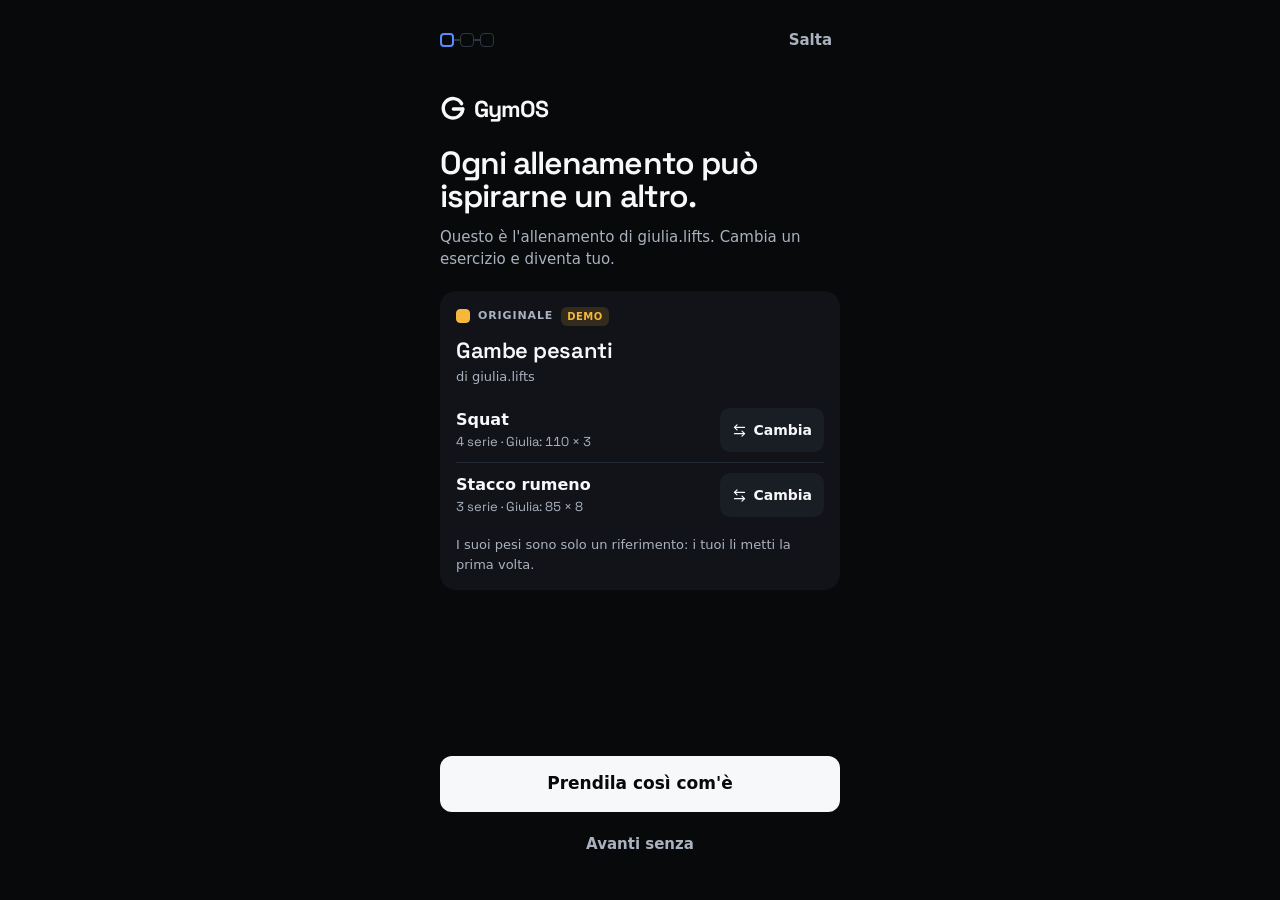
==== commit 13d9ca09: "GymOS: primo avvio con la tua versione" ====
--- a/index.html
+++ b/index.html
@@ -12,8 +12,8 @@
     <link rel="icon" type="image/png" href="/icons/icon-192.png" />
     <link rel="apple-touch-icon" href="/icons/apple-touch-icon.png" />
     <title>GymOS</title>
-    <script type="module" crossorigin src="/assets/index-_lVJEdB1.js"></script>
-    <link rel="stylesheet" crossorigin href="/assets/index-CLyfn_ea.css">
+    <script type="module" crossorigin src="/assets/index-0MKg2xoZ.js"></script>
+    <link rel="stylesheet" crossorigin href="/assets/index-DyAhoPxg.css">
   </head>
   <body>
     <div id="root"></div>
--- a/assets/index-DyAhoPxg.css
+++ b/assets/index-DyAhoPxg.css
@@ -0,0 +1 @@
+@font-face{font-family:Space Grotesk Variable;font-style:normal;font-display:swap;font-weight:300 700;src:url(/assets/space-grotesk-vietnamese-wght-normal-D0rl6rjA.woff2)format("woff2-variations");unicode-range:U+102-103,U+110-111,U+128-129,U+168-169,U+1A0-1A1,U+1AF-1B0,U+300-301,U+303-304,U+308-309,U+323,U+329,U+1EA0-1EF9,U+20AB}@font-face{font-family:Space Grotesk Variable;font-style:normal;font-display:swap;font-weight:300 700;src:url(/assets/space-grotesk-latin-ext-wght-normal-D9tNdqV9.woff2)format("woff2-variations");unicode-range:U+100-2BA,U+2BD-2C5,U+2C7-2CC,U+2CE-2D7,U+2DD-2FF,U+304,U+308,U+329,U+1D00-1DBF,U+1E00-1E9F,U+1EF2-1EFF,U+2020,U+20A0-20AB,U+20AD-20C0,U+2113,U+2C60-2C7F,U+A720-A7FF}@font-face{font-family:Space Grotesk Variable;font-style:normal;font-display:swap;font-weight:300 700;src:url(/assets/space-grotesk-latin-wght-normal-BhU9QXUp.woff2)format("woff2-variations");unicode-range:U+??,U+131,U+152-153,U+2BB-2BC,U+2C6,U+2DA,U+2DC,U+304,U+308,U+329,U+2000-206F,U+20AC,U+2122,U+2191,U+2193,U+2212,U+2215,U+FEFF,U+FFFD}@layer properties{@supports (((-webkit-hyphens:none)) and (not (margin-trim:block))) or ((-moz-orient:inline) and (not (color:rgb(from red r g b)))){*,:before,:after,::backdrop{--tw-translate-x:0;--tw-translate-y:0;--tw-translate-z:0;--tw-scale-x:1;--tw-scale-y:1;--tw-scale-z:1;--tw-rotate-x:initial;--tw-rotate-y:initial;--tw-rotate-z:initial;--tw-skew-x:initial;--tw-skew-y:initial;--tw-pan-x:initial;--tw-pan-y:initial;--tw-pinch-zoom:initial;--tw-scroll-snap-strictness:proximity;--tw-space-y-reverse:0;--tw-space-x-reverse:0;--tw-divide-y-reverse:0;--tw-border-style:solid;--tw-gradient-position:initial;--tw-gradient-from:#0000;--tw-gradient-via:#0000;--tw-gradient-to:#0000;--tw-gradient-stops:initial;--tw-gradient-via-stops:initial;--tw-gradient-from-position:0%;--tw-gradient-via-position:50%;--tw-gradient-to-position:100%;--tw-leading:initial;--tw-font-weight:initial;--tw-tracking:initial;--tw-shadow:0 0 #0000;--tw-shadow-color:initial;--tw-shadow-alpha:100%;--tw-inset-shadow:0 0 #0000;--tw-inset-shadow-color:initial;--tw-inset-shadow-alpha:100%;--tw-ring-color:initial;--tw-ring-shadow:0 0 #0000;--tw-inset-ring-color:initial;--tw-inset-ring-shadow:0 0 #0000;--tw-ring-inset:initial;--tw-ring-offset-width:0px;--tw-ring-offset-color:#fff;--tw-ring-offset-shadow:0 0 #0000;--tw-blur:initial;--tw-brightness:initial;--tw-contrast:initial;--tw-grayscale:initial;--tw-hue-rotate:initial;--tw-invert:initial;--tw-opacity:initial;--tw-saturate:initial;--tw-sepia:initial;--tw-drop-shadow:initial;--tw-drop-shadow-color:initial;--tw-drop-shadow-alpha:100%;--tw-drop-shadow-size:initial;--tw-backdrop-blur:initial;--tw-backdrop-brightness:initial;--tw-backdrop-contrast:initial;--tw-backdrop-grayscale:initial;--tw-backdrop-hue-rotate:initial;--tw-backdrop-invert:initial;--tw-backdrop-opacity:initial;--tw-backdrop-saturate:initial;--tw-backdrop-sepia:initial;--tw-duration:initial}}}@layer theme{:root,:host{--font-sans:-apple-system, BlinkMacSystemFont, "SF Pro Text", "Inter", system-ui, sans-serif;--font-mono:ui-monospace, SFMono-Regular, Menlo, Monaco, Consolas, "Liberation Mono", "Courier New", monospace;--color-black:#000;--color-white:#fff;--spacing:.25rem;--container-xs:20rem;--container-md:28rem;--container-xl:36rem;--container-3xl:48rem;--text-xs:.75rem;--text-xs--line-height:calc(1 / .75);--text-sm:.875rem;--text-sm--line-height:calc(1.25 / .875);--text-base:1rem;--text-base--line-height:calc(1.5 / 1);--text-lg:1.125rem;--text-lg--line-height:calc(1.75 / 1.125);--text-xl:1.25rem;--text-xl--line-height:calc(1.75 / 1.25);--text-2xl:1.5rem;--text-2xl--line-height:calc(2 / 1.5);--text-3xl:1.875rem;--text-3xl--line-height:calc(2.25 / 1.875);--font-weight-normal:400;--font-weight-medium:500;--font-weight-semibold:600;--font-weight-bold:700;--tracking-tight:-.025em;--tracking-normal:0em;--tracking-wider:.05em;--leading-tight:1.25;--leading-snug:1.375;--leading-relaxed:1.625;--radius-sm:.25rem;--radius-md:.375rem;--radius-lg:.5rem;--radius-xl:.75rem;--radius-2xl:1rem;--radius-3xl:1.5rem;--animate-pulse:pulse 2s cubic-bezier(.4, 0, .6, 1) infinite;--blur-xl:24px;--default-transition-duration:.15s;--default-transition-timing-function:cubic-bezier(.4, 0, .2, 1);--default-font-family:var(--font-sans);--default-mono-font-family:var(--font-mono);--color-bg:#08090b;--color-surface:#111318;--color-raised:#191d24;--color-line:#303743;--color-ink:#f7f8fa;--color-muted:#aab2bf;--color-faint:#8d97a6;--color-accent:#f7f8fa;--color-on-accent:#08090b;--color-signal:#5b8cff;--color-chart:#3a3f47;--color-pr:#f5b83d;--color-danger:#ff5c6c;--font-display:"Space Grotesk Variable", -apple-system, system-ui, sans-serif}}@layer base{*,:after,:before,::backdrop{box-sizing:border-box;border:0 solid;margin:0;padding:0}::file-selector-button{box-sizing:border-box;border:0 solid;margin:0;padding:0}html,:host{-webkit-text-size-adjust:100%;tab-size:4;line-height:1.5;font-family:var(--default-font-family,-apple-system, BlinkMacSystemFont, "Segoe UI", Roboto, "Helvetica Neue", "Noto Sans", Arial, sans-serif, "Apple Color Emoji", "Segoe UI Emoji", "Segoe UI Symbol", "Noto Color Emoji");font-feature-settings:var(--default-font-feature-settings,normal);font-variation-settings:var(--default-font-variation-settings,normal);-webkit-tap-highlight-color:transparent}hr{height:0;color:inherit;border-top-width:1px}abbr:where([title]){-webkit-text-decoration:underline dotted;text-decoration:underline dotted}h1,h2,h3,h4,h5,h6{font-size:inherit;font-weight:inherit}a{color:inherit;-webkit-text-decoration:inherit;-webkit-text-decoration:inherit;-webkit-text-decoration:inherit;-webkit-text-decoration:inherit;text-decoration:inherit}b,strong{font-weight:bolder}code,kbd,samp,pre{font-family:var(--default-mono-font-family,ui-monospace, SFMono-Regular, Menlo, Monaco, Consolas, "Liberation Mono", "Courier New", monospace);font-feature-settings:var(--default-mono-font-feature-settings,normal);font-variation-settings:var(--default-mono-font-variation-settings,normal);font-size:1em}small{font-size:80%}sub,sup{vertical-align:baseline;font-size:75%;line-height:0;position:relative}sub{bottom:-.25em}sup{top:-.5em}table{text-indent:0;border-color:inherit;border-collapse:collapse}:-moz-focusring:where(:not(iframe)){outline:auto}progress{vertical-align:baseline}summary{display:list-item}ol,ul,menu{list-style:none}img,svg,video,canvas,audio,iframe,embed,object{vertical-align:middle;display:block}img,video{max-width:100%;height:auto}button,input,select,optgroup,textarea{font:inherit;font-feature-settings:inherit;font-variation-settings:inherit;letter-spacing:inherit;color:inherit;opacity:1;background-color:#0000;border-radius:0}::file-selector-button{font:inherit;font-feature-settings:inherit;font-variation-settings:inherit;letter-spacing:inherit;color:inherit;opacity:1;background-color:#0000;border-radius:0}:where(select:is([multiple],[size])) optgroup{font-weight:bolder}:where(select:is([multiple],[size])) optgroup option{padding-inline-start:20px}::file-selector-button{margin-inline-end:4px}::placeholder{opacity:1}@supports (not ((-webkit-appearance:-apple-pay-button))) or (contain-intrinsic-size:1px){::placeholder{color:currentColor}@supports (color:color-mix(in lab, red, red)){::placeholder{color:color-mix(in oklab, currentcolor 50%, transparent)}}}textarea{resize:vertical}::-webkit-search-decoration{-webkit-appearance:none}::-webkit-date-and-time-value{min-height:1lh;text-align:inherit}::-webkit-datetime-edit{display:inline-flex}::-webkit-datetime-edit-fields-wrapper{padding:0}::-webkit-datetime-edit{padding-block:0}::-webkit-datetime-edit-year-field{padding-block:0}::-webkit-datetime-edit-month-field{padding-block:0}::-webkit-datetime-edit-day-field{padding-block:0}::-webkit-datetime-edit-hour-field{padding-block:0}::-webkit-datetime-edit-minute-field{padding-block:0}::-webkit-datetime-edit-second-field{padding-block:0}::-webkit-datetime-edit-millisecond-field{padding-block:0}::-webkit-datetime-edit-meridiem-field{padding-block:0}::-webkit-calendar-picker-indicator{line-height:1}:-moz-ui-invalid{box-shadow:none}button,input:where([type=button],[type=reset],[type=submit]){appearance:button}::file-selector-button{appearance:button}::-webkit-inner-spin-button{height:auto}::-webkit-outer-spin-button{height:auto}[hidden]:where(:not([hidden=until-found])){display:none!important}}@layer components;@layer utilities{.pointer-events-auto{pointer-events:auto}.pointer-events-none{pointer-events:none}.visible{visibility:visible}.absolute{position:absolute}.fixed{position:fixed}.relative{position:relative}.sticky{position:sticky}.inset-0{inset:0}.inset-x-0{inset-inline:0}.inset-x-2{inset-inline:calc(var(--spacing) * 2)}.inset-x-2\.5{inset-inline:calc(var(--spacing) * 2.5)}.inset-x-3{inset-inline:calc(var(--spacing) * 3)}.inset-x-6{inset-inline:calc(var(--spacing) * 6)}.inset-x-\[22\%\]{inset-inline:22%}.top-0{top:0}.top-0\.5{top:calc(var(--spacing) * .5)}.top-1{top:var(--spacing)}.top-1\/2{top:50%}.top-2{top:calc(var(--spacing) * 2)}.top-3{top:calc(var(--spacing) * 3)}.top-6{top:calc(var(--spacing) * 6)}.top-28{top:calc(var(--spacing) * 28)}.top-\[118px\]{top:118px}.top-\[max\(env\(safe-area-inset-top\)\,12px\)\]{top:max(env(safe-area-inset-top), 12px)}.-right-0\.5{right:calc(var(--spacing) * -.5)}.right-0{right:0}.right-0\.5{right:calc(var(--spacing) * .5)}.right-2{right:calc(var(--spacing) * 2)}.right-2\.5{right:calc(var(--spacing) * 2.5)}.right-3{right:calc(var(--spacing) * 3)}.-bottom-0\.5{bottom:calc(var(--spacing) * -.5)}.-bottom-px{bottom:-1px}.bottom-0{bottom:0}.bottom-2{bottom:calc(var(--spacing) * 2)}.bottom-2\.5{bottom:calc(var(--spacing) * 2.5)}.bottom-3{bottom:calc(var(--spacing) * 3)}.bottom-24{bottom:calc(var(--spacing) * 24)}.bottom-28{bottom:calc(var(--spacing) * 28)}.left-0{left:0}.left-0\.5{left:calc(var(--spacing) * .5)}.left-1\/2{left:50%}.left-2{left:calc(var(--spacing) * 2)}.left-3{left:calc(var(--spacing) * 3)}.left-3\.5{left:calc(var(--spacing) * 3.5)}.left-4{left:calc(var(--spacing) * 4)}.z-30{z-index:30}.z-40{z-index:40}.z-50{z-index:50}.z-\[60\]{z-index:60}.z-\[70\]{z-index:70}.row-span-2{grid-row:span 2/span 2}.-mx-1{margin-inline:calc(var(--spacing) * -1)}.-mx-4{margin-inline:calc(var(--spacing) * -4)}.mx-3{margin-inline:calc(var(--spacing) * 3)}.mx-4{margin-inline:calc(var(--spacing) * 4)}.mx-auto{margin-inline:auto}.-my-1{margin-block:calc(var(--spacing) * -1)}.-mt-1{margin-top:calc(var(--spacing) * -1)}.-mt-2{margin-top:calc(var(--spacing) * -2)}.-mt-8{margin-top:calc(var(--spacing) * -8)}.-mt-9{margin-top:calc(var(--spacing) * -9)}.-mt-10{margin-top:calc(var(--spacing) * -10)}.mt-0{margin-top:0}.mt-0\.5{margin-top:calc(var(--spacing) * .5)}.mt-1{margin-top:var(--spacing)}.mt-1\.5{margin-top:calc(var(--spacing) * 1.5)}.mt-2{margin-top:calc(var(--spacing) * 2)}.mt-2\.5{margin-top:calc(var(--spacing) * 2.5)}.mt-3{margin-top:calc(var(--spacing) * 3)}.mt-4{margin-top:calc(var(--spacing) * 4)}.mt-5{margin-top:calc(var(--spacing) * 5)}.mt-6{margin-top:calc(var(--spacing) * 6)}.mt-7{margin-top:calc(var(--spacing) * 7)}.mt-8{margin-top:calc(var(--spacing) * 8)}.mt-10{margin-top:calc(var(--spacing) * 10)}.mt-auto{margin-top:auto}.mr-1{margin-right:var(--spacing)}.mr-1\.5{margin-right:calc(var(--spacing) * 1.5)}.mb-1{margin-bottom:var(--spacing)}.mb-1\.5{margin-bottom:calc(var(--spacing) * 1.5)}.mb-2{margin-bottom:calc(var(--spacing) * 2)}.mb-2\.5{margin-bottom:calc(var(--spacing) * 2.5)}.mb-3{margin-bottom:calc(var(--spacing) * 3)}.mb-4{margin-bottom:calc(var(--spacing) * 4)}.mb-6{margin-bottom:calc(var(--spacing) * 6)}.-ml-1{margin-left:calc(var(--spacing) * -1)}.-ml-2{margin-left:calc(var(--spacing) * -2)}.ml-1{margin-left:var(--spacing)}.ml-1\.5{margin-left:calc(var(--spacing) * 1.5)}.ml-auto{margin-left:auto}.line-clamp-1{-webkit-line-clamp:1;-webkit-box-orient:vertical;display:-webkit-box;overflow:hidden}.line-clamp-2{-webkit-line-clamp:2;-webkit-box-orient:vertical;display:-webkit-box;overflow:hidden}.line-clamp-3{-webkit-line-clamp:3;-webkit-box-orient:vertical;display:-webkit-box;overflow:hidden}.line-clamp-5{-webkit-line-clamp:5;-webkit-box-orient:vertical;display:-webkit-box;overflow:hidden}.block{display:block}.flex{display:flex}.grid{display:grid}.hidden{display:none}.inline{display:inline}.inline-flex{display:inline-flex}.table{display:table}.aspect-\[4\/5\]{aspect-ratio:4/5}.aspect-\[5\/2\]{aspect-ratio:5/2}.aspect-\[9\/16\]{aspect-ratio:9/16}.aspect-square{aspect-ratio:1}.size-1\.5{width:calc(var(--spacing) * 1.5);height:calc(var(--spacing) * 1.5)}.size-2{width:calc(var(--spacing) * 2);height:calc(var(--spacing) * 2)}.size-2\.5{width:calc(var(--spacing) * 2.5);height:calc(var(--spacing) * 2.5)}.size-5{width:calc(var(--spacing) * 5);height:calc(var(--spacing) * 5)}.size-6{width:calc(var(--spacing) * 6);height:calc(var(--spacing) * 6)}.size-7{width:calc(var(--spacing) * 7);height:calc(var(--spacing) * 7)}.size-8{width:calc(var(--spacing) * 8);height:calc(var(--spacing) * 8)}.size-9{width:calc(var(--spacing) * 9);height:calc(var(--spacing) * 9)}.size-10{width:calc(var(--spacing) * 10);height:calc(var(--spacing) * 10)}.size-11{width:calc(var(--spacing) * 11);height:calc(var(--spacing) * 11)}.size-12{width:calc(var(--spacing) * 12);height:calc(var(--spacing) * 12)}.size-14{width:calc(var(--spacing) * 14);height:calc(var(--spacing) * 14)}.size-16{width:calc(var(--spacing) * 16);height:calc(var(--spacing) * 16)}.size-\[18px\]{width:18px;height:18px}.size-\[27px\]{width:27px;height:27px}.size-\[46px\]{width:46px;height:46px}.size-full{width:100%;height:100%}.h-0\.5{height:calc(var(--spacing) * .5)}.h-1{height:var(--spacing)}.h-1\.5{height:calc(var(--spacing) * 1.5)}.h-3{height:calc(var(--spacing) * 3)}.h-5{height:calc(var(--spacing) * 5)}.h-7{height:calc(var(--spacing) * 7)}.h-8{height:calc(var(--spacing) * 8)}.h-9{height:calc(var(--spacing) * 9)}.h-10{height:calc(var(--spacing) * 10)}.h-11{height:calc(var(--spacing) * 11)}.h-12{height:calc(var(--spacing) * 12)}.h-14{height:calc(var(--spacing) * 14)}.h-16{height:calc(var(--spacing) * 16)}.h-32{height:calc(var(--spacing) * 32)}.h-40{height:calc(var(--spacing) * 40)}.h-80{height:calc(var(--spacing) * 80)}.h-\[3px\]{height:3px}.h-\[18px\]{height:18px}.h-\[31px\]{height:31px}.h-\[58px\]{height:58px}.h-\[118px\]{height:118px}.h-\[176px\]{height:176px}.h-\[184px\]{height:184px}.h-auto{height:auto}.h-fit{height:fit-content}.h-full{height:100%}.max-h-80{max-height:calc(var(--spacing) * 80)}.max-h-\[50dvh\]{max-height:50dvh}.max-h-\[92dvh\]{max-height:92dvh}.max-h-full{max-height:100%}.min-h-11{min-height:calc(var(--spacing) * 11)}.min-h-12{min-height:calc(var(--spacing) * 12)}.min-h-14{min-height:calc(var(--spacing) * 14)}.min-h-16{min-height:calc(var(--spacing) * 16)}.min-h-\[76px\]{min-height:76px}.min-h-dvh{min-height:100dvh}.min-h-full{min-height:100%}.w-0\.5{width:calc(var(--spacing) * .5)}.w-1\/3{width:33.3333%}.w-2\/3{width:66.6667%}.w-9{width:calc(var(--spacing) * 9)}.w-10{width:calc(var(--spacing) * 10)}.w-11{width:calc(var(--spacing) * 11)}.w-12{width:calc(var(--spacing) * 12)}.w-24{width:calc(var(--spacing) * 24)}.w-28{width:calc(var(--spacing) * 28)}.w-36{width:calc(var(--spacing) * 36)}.w-44{width:calc(var(--spacing) * 44)}.w-64{width:calc(var(--spacing) * 64)}.w-\[3px\]{width:3px}.w-\[46\%\]{width:46%}.w-\[51px\]{width:51px}.w-\[63px\]{width:63px}.w-\[108px\]{width:108px}.w-\[128px\]{width:128px}.w-\[152px\]{width:152px}.w-\[220px\]{width:220px}.w-\[300px\]{width:300px}.w-\[calc\(100\%\+2rem\)\]{width:calc(100% + 2rem)}.w-\[calc\(100\%-2rem\)\]{width:calc(100% - 2rem)}.w-fit{width:fit-content}.w-full{width:100%}.max-w-3xl{max-width:var(--container-3xl)}.max-w-\[65\%\]{max-width:65%}.max-w-\[78\%\]{max-width:78%}.max-w-\[260px\]{max-width:260px}.max-w-\[1000px\]{max-width:1000px}.max-w-\[calc\(36rem-1\.5rem\)\]{max-width:34.5rem}.max-w-full{max-width:100%}.max-w-md{max-width:var(--container-md)}.max-w-xl{max-width:var(--container-xl)}.max-w-xs{max-width:var(--container-xs)}.min-w-0{min-width:0}.min-w-5{min-width:calc(var(--spacing) * 5)}.min-w-11{min-width:calc(var(--spacing) * 11)}.min-w-\[18px\]{min-width:18px}.flex-1{flex:1}.shrink-0{flex-shrink:0}.origin-left{transform-origin:0}.-translate-x-1\/2{--tw-translate-x:calc(calc(1 / 2 * 100%) * -1);translate:var(--tw-translate-x) var(--tw-translate-y)}.translate-x-5{--tw-translate-x:calc(var(--spacing) * 5);translate:var(--tw-translate-x) var(--tw-translate-y)}.-translate-y-1\/2{--tw-translate-y:calc(calc(1 / 2 * 100%) * -1);translate:var(--tw-translate-x) var(--tw-translate-y)}.scale-75{--tw-scale-x:75%;--tw-scale-y:75%;--tw-scale-z:75%;scale:var(--tw-scale-x) var(--tw-scale-y)}.transform{transform:var(--tw-rotate-x, ) var(--tw-rotate-y, ) var(--tw-rotate-z, ) var(--tw-skew-x, ) var(--tw-skew-y, )}.animate-pulse{animation:var(--animate-pulse)}.touch-pan-y{--tw-pan-y:pan-y;touch-action:var(--tw-pan-x, ) var(--tw-pan-y, ) var(--tw-pinch-zoom, )}.resize-none{resize:none}.snap-x{scroll-snap-type:x var(--tw-scroll-snap-strictness)}.snap-y{scroll-snap-type:y var(--tw-scroll-snap-strictness)}.snap-mandatory{--tw-scroll-snap-strictness:mandatory}.snap-center{scroll-snap-align:center}.snap-start{scroll-snap-align:start}.list-disc{list-style-type:disc}.grid-flow-row-dense{grid-auto-flow:dense}.grid-cols-1{grid-template-columns:repeat(1,minmax(0,1fr))}.grid-cols-2{grid-template-columns:repeat(2,minmax(0,1fr))}.grid-cols-3{grid-template-columns:repeat(3,minmax(0,1fr))}.grid-cols-4{grid-template-columns:repeat(4,minmax(0,1fr))}.grid-cols-6{grid-template-columns:repeat(6,minmax(0,1fr))}.grid-cols-7{grid-template-columns:repeat(7,minmax(0,1fr))}.grid-cols-\[1fr_1fr_auto\]{grid-template-columns:1fr 1fr auto}.grid-cols-\[1fr_auto\]{grid-template-columns:1fr auto}.grid-cols-\[2\.25rem_4\.25rem_1fr_1fr_3\.25rem\]{grid-template-columns:2.25rem 4.25rem 1fr 1fr 3.25rem}.grid-cols-\[auto_1fr\]{grid-template-columns:auto 1fr}.flex-col{flex-direction:column}.flex-wrap{flex-wrap:wrap}.place-items-center{place-items:center}.items-baseline{align-items:baseline}.items-center{align-items:center}.items-end{align-items:flex-end}.items-start{align-items:flex-start}.justify-between{justify-content:space-between}.justify-center{justify-content:center}.justify-start{justify-content:flex-start}.gap-0\.5{gap:calc(var(--spacing) * .5)}.gap-1{gap:var(--spacing)}.gap-1\.5{gap:calc(var(--spacing) * 1.5)}.gap-2{gap:calc(var(--spacing) * 2)}.gap-2\.5{gap:calc(var(--spacing) * 2.5)}.gap-3{gap:calc(var(--spacing) * 3)}.gap-3\.5{gap:calc(var(--spacing) * 3.5)}.gap-4{gap:calc(var(--spacing) * 4)}.gap-5{gap:calc(var(--spacing) * 5)}.gap-7{gap:calc(var(--spacing) * 7)}.gap-12{gap:calc(var(--spacing) * 12)}.gap-\[2px\]{gap:2px}:where(.space-y-0\.5>:not(:last-child)){--tw-space-y-reverse:0;margin-block-start:calc(calc(var(--spacing) * .5) * var(--tw-space-y-reverse));margin-block-end:calc(calc(var(--spacing) * .5) * calc(1 - var(--tw-space-y-reverse)))}:where(.space-y-1>:not(:last-child)){--tw-space-y-reverse:0;margin-block-start:calc(var(--spacing) * var(--tw-space-y-reverse));margin-block-end:calc(var(--spacing) * calc(1 - var(--tw-space-y-reverse)))}:where(.space-y-1\.5>:not(:last-child)){--tw-space-y-reverse:0;margin-block-start:calc(calc(var(--spacing) * 1.5) * var(--tw-space-y-reverse));margin-block-end:calc(calc(var(--spacing) * 1.5) * calc(1 - var(--tw-space-y-reverse)))}:where(.space-y-2>:not(:last-child)){--tw-space-y-reverse:0;margin-block-start:calc(calc(var(--spacing) * 2) * var(--tw-space-y-reverse));margin-block-end:calc(calc(var(--spacing) * 2) * calc(1 - var(--tw-space-y-reverse)))}:where(.space-y-2\.5>:not(:last-child)){--tw-space-y-reverse:0;margin-block-start:calc(calc(var(--spacing) * 2.5) * var(--tw-space-y-reverse));margin-block-end:calc(calc(var(--spacing) * 2.5) * calc(1 - var(--tw-space-y-reverse)))}:where(.space-y-3>:not(:last-child)){--tw-space-y-reverse:0;margin-block-start:calc(calc(var(--spacing) * 3) * var(--tw-space-y-reverse));margin-block-end:calc(calc(var(--spacing) * 3) * calc(1 - var(--tw-space-y-reverse)))}:where(.space-y-4>:not(:last-child)){--tw-space-y-reverse:0;margin-block-start:calc(calc(var(--spacing) * 4) * var(--tw-space-y-reverse));margin-block-end:calc(calc(var(--spacing) * 4) * calc(1 - var(--tw-space-y-reverse)))}.gap-x-4{column-gap:calc(var(--spacing) * 4)}:where(.-space-x-2>:not(:last-child)){--tw-space-x-reverse:0;margin-inline-start:calc(calc(var(--spacing) * -2) * var(--tw-space-x-reverse));margin-inline-end:calc(calc(var(--spacing) * -2) * calc(1 - var(--tw-space-x-reverse)))}.gap-y-1{row-gap:var(--spacing)}:where(.divide-y>:not(:last-child)){--tw-divide-y-reverse:0;border-bottom-style:var(--tw-border-style);border-top-style:var(--tw-border-style);border-top-width:calc(1px * var(--tw-divide-y-reverse));border-bottom-width:calc(1px * calc(1 - var(--tw-divide-y-reverse)))}:where(.divide-line\/60>:not(:last-child)){border-color:#30374399}@supports (color:color-mix(in lab, red, red)){:where(.divide-line\/60>:not(:last-child)){border-color:color-mix(in oklab, var(--color-line) 60%, transparent)}}.truncate{text-overflow:ellipsis;white-space:nowrap;overflow:hidden}.overflow-hidden{overflow:hidden}.overflow-x-auto{overflow-x:auto}.overflow-y-auto{overflow-y:auto}.rounded{border-radius:.25rem}.rounded-2xl{border-radius:var(--radius-2xl)}.rounded-3xl{border-radius:var(--radius-3xl)}.rounded-\[10px\]{border-radius:10px}.rounded-\[12px\]{border-radius:12px}.rounded-\[18px\]{border-radius:18px}.rounded-\[22px\]{border-radius:22px}.rounded-full{border-radius:2147483647px}.rounded-lg{border-radius:var(--radius-lg)}.rounded-md{border-radius:var(--radius-md)}.rounded-sm{border-radius:var(--radius-sm)}.rounded-xl{border-radius:var(--radius-xl)}.rounded-t-3xl{border-top-left-radius:var(--radius-3xl);border-top-right-radius:var(--radius-3xl)}.border{border-style:var(--tw-border-style);border-width:1px}.border-2{border-style:var(--tw-border-style);border-width:2px}.border-\[3px\]{border-style:var(--tw-border-style);border-width:3px}.border-t{border-top-style:var(--tw-border-style);border-top-width:1px}.border-b{border-bottom-style:var(--tw-border-style);border-bottom-width:1px}.border-l-\[3px\]{border-left-style:var(--tw-border-style);border-left-width:3px}.border-dashed{--tw-border-style:dashed;border-style:dashed}.border-line{border-color:var(--color-line)}.border-line\/60{border-color:#30374399}@supports (color:color-mix(in lab, red, red)){.border-line\/60{border-color:color-mix(in oklab, var(--color-line) 60%, transparent)}}.border-pr{border-color:var(--color-pr)}.border-surface{border-color:var(--color-surface)}.border-white{border-color:var(--color-white)}.border-white\/20{border-color:#fff3}@supports (color:color-mix(in lab, red, red)){.border-white\/20{border-color:color-mix(in oklab, var(--color-white) 20%, transparent)}}.bg-accent{background-color:var(--color-accent)}.bg-bg{background-color:var(--color-bg)}.bg-bg\/90{background-color:#08090be6}@supports (color:color-mix(in lab, red, red)){.bg-bg\/90{background-color:color-mix(in oklab, var(--color-bg) 90%, transparent)}}.bg-bg\/92{background-color:#08090beb}@supports (color:color-mix(in lab, red, red)){.bg-bg\/92{background-color:color-mix(in oklab, var(--color-bg) 92%, transparent)}}.bg-black{background-color:var(--color-black)}.bg-black\/40{background-color:#0006}@supports (color:color-mix(in lab, red, red)){.bg-black\/40{background-color:color-mix(in oklab, var(--color-black) 40%, transparent)}}.bg-black\/45{background-color:#00000073}@supports (color:color-mix(in lab, red, red)){.bg-black\/45{background-color:color-mix(in oklab, var(--color-black) 45%, transparent)}}.bg-black\/50{background-color:#00000080}@supports (color:color-mix(in lab, red, red)){.bg-black\/50{background-color:color-mix(in oklab, var(--color-black) 50%, transparent)}}.bg-black\/55{background-color:#0000008c}@supports (color:color-mix(in lab, red, red)){.bg-black\/55{background-color:color-mix(in oklab, var(--color-black) 55%, transparent)}}.bg-black\/60{background-color:#0009}@supports (color:color-mix(in lab, red, red)){.bg-black\/60{background-color:color-mix(in oklab, var(--color-black) 60%, transparent)}}.bg-black\/65{background-color:#000000a6}@supports (color:color-mix(in lab, red, red)){.bg-black\/65{background-color:color-mix(in oklab, var(--color-black) 65%, transparent)}}.bg-current{background-color:currentColor}.bg-danger{background-color:var(--color-danger)}.bg-danger\/10{background-color:#ff5c6c1a}@supports (color:color-mix(in lab, red, red)){.bg-danger\/10{background-color:color-mix(in oklab, var(--color-danger) 10%, transparent)}}.bg-danger\/15{background-color:#ff5c6c26}@supports (color:color-mix(in lab, red, red)){.bg-danger\/15{background-color:color-mix(in oklab, var(--color-danger) 15%, transparent)}}.bg-ink{background-color:var(--color-ink)}.bg-ink\/\[0\.06\]{background-color:#f7f8fa0f}@supports (color:color-mix(in lab, red, red)){.bg-ink\/\[0\.06\]{background-color:color-mix(in oklab, var(--color-ink) 6%, transparent)}}.bg-line{background-color:var(--color-line)}.bg-on-accent\/10{background-color:#08090b1a}@supports (color:color-mix(in lab, red, red)){.bg-on-accent\/10{background-color:color-mix(in oklab, var(--color-on-accent) 10%, transparent)}}.bg-pr{background-color:var(--color-pr)}.bg-pr\/12{background-color:#f5b83d1f}@supports (color:color-mix(in lab, red, red)){.bg-pr\/12{background-color:color-mix(in oklab, var(--color-pr) 12%, transparent)}}.bg-pr\/15{background-color:#f5b83d26}@supports (color:color-mix(in lab, red, red)){.bg-pr\/15{background-color:color-mix(in oklab, var(--color-pr) 15%, transparent)}}.bg-raised{background-color:var(--color-raised)}.bg-raised\/50{background-color:#191d2480}@supports (color:color-mix(in lab, red, red)){.bg-raised\/50{background-color:color-mix(in oklab, var(--color-raised) 50%, transparent)}}.bg-raised\/60{background-color:#191d2499}@supports (color:color-mix(in lab, red, red)){.bg-raised\/60{background-color:color-mix(in oklab, var(--color-raised) 60%, transparent)}}.bg-signal{background-color:var(--color-signal)}.bg-surface{background-color:var(--color-surface)}.bg-transparent{background-color:#0000}.bg-white{background-color:var(--color-white)}.bg-white\/15{background-color:#ffffff26}@supports (color:color-mix(in lab, red, red)){.bg-white\/15{background-color:color-mix(in oklab, var(--color-white) 15%, transparent)}}.bg-white\/30{background-color:#ffffff4d}@supports (color:color-mix(in lab, red, red)){.bg-white\/30{background-color:color-mix(in oklab, var(--color-white) 30%, transparent)}}.bg-white\/45{background-color:#ffffff73}@supports (color:color-mix(in lab, red, red)){.bg-white\/45{background-color:color-mix(in oklab, var(--color-white) 45%, transparent)}}.bg-white\/85{background-color:#ffffffd9}@supports (color:color-mix(in lab, red, red)){.bg-white\/85{background-color:color-mix(in oklab, var(--color-white) 85%, transparent)}}.bg-gradient-to-b{--tw-gradient-position:to bottom in oklab;background-image:linear-gradient(var(--tw-gradient-stops))}.bg-gradient-to-t{--tw-gradient-position:to top in oklab;background-image:linear-gradient(var(--tw-gradient-stops))}.from-black\/30{--tw-gradient-from:#0000004d}@supports (color:color-mix(in lab, red, red)){.from-black\/30{--tw-gradient-from:color-mix(in oklab, var(--color-black) 30%, transparent)}}.from-black\/30{--tw-gradient-stops:var(--tw-gradient-via-stops,var(--tw-gradient-position), var(--tw-gradient-from) var(--tw-gradient-from-position), var(--tw-gradient-to) var(--tw-gradient-to-position))}.from-black\/60{--tw-gradient-from:#0009}@supports (color:color-mix(in lab, red, red)){.from-black\/60{--tw-gradient-from:color-mix(in oklab, var(--color-black) 60%, transparent)}}.from-black\/60{--tw-gradient-stops:var(--tw-gradient-via-stops,var(--tw-gradient-position), var(--tw-gradient-from) var(--tw-gradient-from-position), var(--tw-gradient-to) var(--tw-gradient-to-position))}.from-black\/80{--tw-gradient-from:#000c}@supports (color:color-mix(in lab, red, red)){.from-black\/80{--tw-gradient-from:color-mix(in oklab, var(--color-black) 80%, transparent)}}.from-black\/80{--tw-gradient-stops:var(--tw-gradient-via-stops,var(--tw-gradient-position), var(--tw-gradient-from) var(--tw-gradient-from-position), var(--tw-gradient-to) var(--tw-gradient-to-position))}.from-transparent{--tw-gradient-from:transparent;--tw-gradient-stops:var(--tw-gradient-via-stops,var(--tw-gradient-position), var(--tw-gradient-from) var(--tw-gradient-from-position), var(--tw-gradient-to) var(--tw-gradient-to-position))}.via-transparent{--tw-gradient-via:transparent;--tw-gradient-via-stops:var(--tw-gradient-position), var(--tw-gradient-from) var(--tw-gradient-from-position), var(--tw-gradient-via) var(--tw-gradient-via-position), var(--tw-gradient-to) var(--tw-gradient-to-position);--tw-gradient-stops:var(--tw-gradient-via-stops)}.to-black\/75{--tw-gradient-to:#000000bf}@supports (color:color-mix(in lab, red, red)){.to-black\/75{--tw-gradient-to:color-mix(in oklab, var(--color-black) 75%, transparent)}}.to-black\/75{--tw-gradient-stops:var(--tw-gradient-via-stops,var(--tw-gradient-position), var(--tw-gradient-from) var(--tw-gradient-from-position), var(--tw-gradient-to) var(--tw-gradient-to-position))}.to-transparent{--tw-gradient-to:transparent;--tw-gradient-stops:var(--tw-gradient-via-stops,var(--tw-gradient-position), var(--tw-gradient-from) var(--tw-gradient-from-position), var(--tw-gradient-to) var(--tw-gradient-to-position))}.fill-faint{fill:var(--color-faint)}.fill-white{fill:var(--color-white)}.object-contain{object-fit:contain}.object-cover{object-fit:cover}.p-0{padding:0}.p-1{padding:var(--spacing)}.p-2\.5{padding:calc(var(--spacing) * 2.5)}.p-3{padding:calc(var(--spacing) * 3)}.p-3\.5{padding:calc(var(--spacing) * 3.5)}.p-4{padding:calc(var(--spacing) * 4)}.p-5{padding:calc(var(--spacing) * 5)}.p-6{padding:calc(var(--spacing) * 6)}.p-\[2px\]{padding:2px}.px-0{padding-inline:0}.px-1{padding-inline:var(--spacing)}.px-1\.5{padding-inline:calc(var(--spacing) * 1.5)}.px-2{padding-inline:calc(var(--spacing) * 2)}.px-2\.5{padding-inline:calc(var(--spacing) * 2.5)}.px-3{padding-inline:calc(var(--spacing) * 3)}.px-3\.5{padding-inline:calc(var(--spacing) * 3.5)}.px-4{padding-inline:calc(var(--spacing) * 4)}.px-5{padding-inline:calc(var(--spacing) * 5)}.px-6{padding-inline:calc(var(--spacing) * 6)}.px-8{padding-inline:calc(var(--spacing) * 8)}.py-0\.5{padding-block:calc(var(--spacing) * .5)}.py-1{padding-block:var(--spacing)}.py-1\.5{padding-block:calc(var(--spacing) * 1.5)}.py-2{padding-block:calc(var(--spacing) * 2)}.py-2\.5{padding-block:calc(var(--spacing) * 2.5)}.py-3{padding-block:calc(var(--spacing) * 3)}.py-3\.5{padding-block:calc(var(--spacing) * 3.5)}.py-6{padding-block:calc(var(--spacing) * 6)}.py-8{padding-block:calc(var(--spacing) * 8)}.py-10{padding-block:calc(var(--spacing) * 10)}.pt-1{padding-top:var(--spacing)}.pt-1\.5{padding-top:calc(var(--spacing) * 1.5)}.pt-2{padding-top:calc(var(--spacing) * 2)}.pt-3{padding-top:calc(var(--spacing) * 3)}.pt-4{padding-top:calc(var(--spacing) * 4)}.pt-5{padding-top:calc(var(--spacing) * 5)}.pt-6{padding-top:calc(var(--spacing) * 6)}.pt-12{padding-top:calc(var(--spacing) * 12)}.pt-16{padding-top:calc(var(--spacing) * 16)}.pr-1{padding-right:var(--spacing)}.pr-3\.5{padding-right:calc(var(--spacing) * 3.5)}.pb-1{padding-bottom:var(--spacing)}.pb-1\.5{padding-bottom:calc(var(--spacing) * 1.5)}.pb-2{padding-bottom:calc(var(--spacing) * 2)}.pb-3{padding-bottom:calc(var(--spacing) * 3)}.pb-4{padding-bottom:calc(var(--spacing) * 4)}.pb-5{padding-bottom:calc(var(--spacing) * 5)}.pb-6{padding-bottom:calc(var(--spacing) * 6)}.pb-7{padding-bottom:calc(var(--spacing) * 7)}.pb-8{padding-bottom:calc(var(--spacing) * 8)}.pb-40{padding-bottom:calc(var(--spacing) * 40)}.pl-1\.5{padding-left:calc(var(--spacing) * 1.5)}.pl-3{padding-left:calc(var(--spacing) * 3)}.pl-5{padding-left:calc(var(--spacing) * 5)}.pl-10{padding-left:calc(var(--spacing) * 10)}.pl-11{padding-left:calc(var(--spacing) * 11)}.text-center{text-align:center}.text-left{text-align:left}.text-right{text-align:right}.font-display{font-family:var(--font-display)}.font-sans{font-family:var(--font-sans)}.text-2xl{font-size:var(--text-2xl);line-height:var(--tw-leading,var(--text-2xl--line-height))}.text-3xl{font-size:var(--text-3xl);line-height:var(--tw-leading,var(--text-3xl--line-height))}.text-lg{font-size:var(--text-lg);line-height:var(--tw-leading,var(--text-lg--line-height))}.text-sm{font-size:var(--text-sm);line-height:var(--tw-leading,var(--text-sm--line-height))}.text-xl{font-size:var(--text-xl);line-height:var(--tw-leading,var(--text-xl--line-height))}.text-xs{font-size:var(--text-xs);line-height:var(--tw-leading,var(--text-xs--line-height))}.text-\[10\.5px\]{font-size:10.5px}.text-\[10px\]{font-size:10px}.text-\[11\.5px\]{font-size:11.5px}.text-\[11px\]{font-size:11px}.text-\[12\.5px\]{font-size:12.5px}.text-\[12px\]{font-size:12px}.text-\[13\.5px\]{font-size:13.5px}.text-\[13px\]{font-size:13px}.text-\[14\.5px\]{font-size:14.5px}.text-\[14px\]{font-size:14px}.text-\[15px\]{font-size:15px}.text-\[16px\]{font-size:16px}.text-\[17px\]{font-size:17px}.text-\[18px\]{font-size:18px}.text-\[19px\]{font-size:19px}.text-\[20px\]{font-size:20px}.text-\[22px\]{font-size:22px}.text-\[23px\]{font-size:23px}.text-\[24px\]{font-size:24px}.text-\[26px\]{font-size:26px}.text-\[28px\]{font-size:28px}.text-\[30px\]{font-size:30px}.text-\[32px\]{font-size:32px}.text-\[44px\]{font-size:44px}.leading-\[1\.05\]{--tw-leading:1.05;line-height:1.05}.leading-none{--tw-leading:1;line-height:1}.leading-relaxed{--tw-leading:var(--leading-relaxed);line-height:var(--leading-relaxed)}.leading-snug{--tw-leading:var(--leading-snug);line-height:var(--leading-snug)}.leading-tight{--tw-leading:var(--leading-tight);line-height:var(--leading-tight)}.font-bold{--tw-font-weight:var(--font-weight-bold);font-weight:var(--font-weight-bold)}.font-medium{--tw-font-weight:var(--font-weight-medium);font-weight:var(--font-weight-medium)}.font-normal{--tw-font-weight:var(--font-weight-normal);font-weight:var(--font-weight-normal)}.font-semibold{--tw-font-weight:var(--font-weight-semibold);font-weight:var(--font-weight-semibold)}.tracking-\[-0\.02em\]{--tw-tracking:-.02em;letter-spacing:-.02em}.tracking-\[-0\.03em\]{--tw-tracking:-.03em;letter-spacing:-.03em}.tracking-\[-0\.04em\]{--tw-tracking:-.04em;letter-spacing:-.04em}.tracking-\[0\.4em\]{--tw-tracking:.4em;letter-spacing:.4em}.tracking-\[0\.08em\]{--tw-tracking:.08em;letter-spacing:.08em}.tracking-\[0\.12em\]{--tw-tracking:.12em;letter-spacing:.12em}.tracking-\[0\.14em\]{--tw-tracking:.14em;letter-spacing:.14em}.tracking-normal{--tw-tracking:var(--tracking-normal);letter-spacing:var(--tracking-normal)}.tracking-tight{--tw-tracking:var(--tracking-tight);letter-spacing:var(--tracking-tight)}.tracking-wider{--tw-tracking:var(--tracking-wider);letter-spacing:var(--tracking-wider)}.break-words{overflow-wrap:break-word}.whitespace-nowrap{white-space:nowrap}.whitespace-pre-line{white-space:pre-line}.text-\[\#f7f8fa\]{color:#f7f8fa}.text-bg{color:var(--color-bg)}.text-black{color:var(--color-black)}.text-danger{color:var(--color-danger)}.text-faint{color:var(--color-faint)}.text-faint\/60{color:#8d97a699}@supports (color:color-mix(in lab, red, red)){.text-faint\/60{color:color-mix(in oklab, var(--color-faint) 60%, transparent)}}.text-ink{color:var(--color-ink)}.text-ink\/80{color:#f7f8facc}@supports (color:color-mix(in lab, red, red)){.text-ink\/80{color:color-mix(in oklab, var(--color-ink) 80%, transparent)}}.text-ink\/85{color:#f7f8fad9}@supports (color:color-mix(in lab, red, red)){.text-ink\/85{color:color-mix(in oklab, var(--color-ink) 85%, transparent)}}.text-ink\/90{color:#f7f8fae6}@supports (color:color-mix(in lab, red, red)){.text-ink\/90{color:color-mix(in oklab, var(--color-ink) 90%, transparent)}}.text-muted{color:var(--color-muted)}.text-on-accent{color:var(--color-on-accent)}.text-pr{color:var(--color-pr)}.text-signal{color:var(--color-signal)}.text-white{color:var(--color-white)}.text-white\/70{color:#ffffffb3}@supports (color:color-mix(in lab, red, red)){.text-white\/70{color:color-mix(in oklab, var(--color-white) 70%, transparent)}}.text-white\/80{color:#fffc}@supports (color:color-mix(in lab, red, red)){.text-white\/80{color:color-mix(in oklab, var(--color-white) 80%, transparent)}}.capitalize{text-transform:capitalize}.uppercase{text-transform:uppercase}.italic{font-style:italic}.underline-offset-2{text-underline-offset:2px}.accent-\[var\(--color-accent\)\]{accent-color:var(--color-accent)}.opacity-40{opacity:.4}.opacity-45{opacity:.45}.opacity-60{opacity:.6}.opacity-70{opacity:.7}.opacity-100{opacity:1}.shadow{--tw-shadow:0 1px 3px 0 var(--tw-shadow-color,#0000001a), 0 1px 2px -1px var(--tw-shadow-color,#0000001a);box-shadow:var(--tw-inset-shadow), var(--tw-inset-ring-shadow), var(--tw-ring-offset-shadow), var(--tw-ring-shadow), var(--tw-shadow)}.shadow-lg{--tw-shadow:0 10px 15px -3px var(--tw-shadow-color,#0000001a), 0 4px 6px -4px var(--tw-shadow-color,#0000001a);box-shadow:var(--tw-inset-shadow), var(--tw-inset-ring-shadow), var(--tw-ring-offset-shadow), var(--tw-ring-shadow), var(--tw-shadow)}.shadow-sm{--tw-shadow:0 1px 3px 0 var(--tw-shadow-color,#0000001a), 0 1px 2px -1px var(--tw-shadow-color,#0000001a);box-shadow:var(--tw-inset-shadow), var(--tw-inset-ring-shadow), var(--tw-ring-offset-shadow), var(--tw-ring-shadow), var(--tw-shadow)}.ring,.ring-1{--tw-ring-shadow:var(--tw-ring-inset, ) 0 0 0 calc(1px + var(--tw-ring-offset-width)) var(--tw-ring-color,currentcolor);box-shadow:var(--tw-inset-shadow), var(--tw-inset-ring-shadow), var(--tw-ring-offset-shadow), var(--tw-ring-shadow), var(--tw-shadow)}.ring-2{--tw-ring-shadow:var(--tw-ring-inset, ) 0 0 0 calc(2px + var(--tw-ring-offset-width)) var(--tw-ring-color,currentcolor);box-shadow:var(--tw-inset-shadow), var(--tw-inset-ring-shadow), var(--tw-ring-offset-shadow), var(--tw-ring-shadow), var(--tw-shadow)}.ring-4{--tw-ring-shadow:var(--tw-ring-inset, ) 0 0 0 calc(4px + var(--tw-ring-offset-width)) var(--tw-ring-color,currentcolor);box-shadow:var(--tw-inset-shadow), var(--tw-inset-ring-shadow), var(--tw-ring-offset-shadow), var(--tw-ring-shadow), var(--tw-shadow)}.shadow-black\/40{--tw-shadow-color:#0006}@supports (color:color-mix(in lab, red, red)){.shadow-black\/40{--tw-shadow-color:color-mix(in oklab, color-mix(in oklab, var(--color-black) 40%, transparent) var(--tw-shadow-alpha), transparent)}}.ring-bg{--tw-ring-color:var(--color-bg)}.ring-ink{--tw-ring-color:var(--color-ink)}.ring-ink\/30{--tw-ring-color:#f7f8fa4d}@supports (color:color-mix(in lab, red, red)){.ring-ink\/30{--tw-ring-color:color-mix(in oklab, var(--color-ink) 30%, transparent)}}.ring-ink\/40{--tw-ring-color:#f7f8fa66}@supports (color:color-mix(in lab, red, red)){.ring-ink\/40{--tw-ring-color:color-mix(in oklab, var(--color-ink) 40%, transparent)}}.ring-line{--tw-ring-color:var(--color-line)}.ring-signal\/40{--tw-ring-color:#5b8cff66}@supports (color:color-mix(in lab, red, red)){.ring-signal\/40{--tw-ring-color:color-mix(in oklab, var(--color-signal) 40%, transparent)}}.ring-signal\/60{--tw-ring-color:#5b8cff99}@supports (color:color-mix(in lab, red, red)){.ring-signal\/60{--tw-ring-color:color-mix(in oklab, var(--color-signal) 60%, transparent)}}.ring-surface{--tw-ring-color:var(--color-surface)}.drop-shadow{--tw-drop-shadow-size:drop-shadow(0 1px 2px var(--tw-drop-shadow-color,#0000001a)) drop-shadow(0 1px 1px var(--tw-drop-shadow-color,#0000000f));--tw-drop-shadow:drop-shadow(0 1px 2px #0000001a) drop-shadow(0 1px 1px #0000000f);filter:var(--tw-blur, ) var(--tw-brightness, ) var(--tw-contrast, ) var(--tw-grayscale, ) var(--tw-hue-rotate, ) var(--tw-invert, ) var(--tw-saturate, ) var(--tw-sepia, ) var(--tw-drop-shadow, )}.filter{filter:var(--tw-blur, ) var(--tw-brightness, ) var(--tw-contrast, ) var(--tw-grayscale, ) var(--tw-hue-rotate, ) var(--tw-invert, ) var(--tw-saturate, ) var(--tw-sepia, ) var(--tw-drop-shadow, )}.backdrop-blur-\[2px\]{--tw-backdrop-blur:blur(2px);-webkit-backdrop-filter:var(--tw-backdrop-blur, ) var(--tw-backdrop-brightness, ) var(--tw-backdrop-contrast, ) var(--tw-backdrop-grayscale, ) var(--tw-backdrop-hue-rotate, ) var(--tw-backdrop-invert, ) var(--tw-backdrop-opacity, ) var(--tw-backdrop-saturate, ) var(--tw-backdrop-sepia, );backdrop-filter:var(--tw-backdrop-blur, ) var(--tw-backdrop-brightness, ) var(--tw-backdrop-contrast, ) var(--tw-backdrop-grayscale, ) var(--tw-backdrop-hue-rotate, ) var(--tw-backdrop-invert, ) var(--tw-backdrop-opacity, ) var(--tw-backdrop-saturate, ) var(--tw-backdrop-sepia, )}.backdrop-blur-xl{--tw-backdrop-blur:blur(var(--blur-xl));-webkit-backdrop-filter:var(--tw-backdrop-blur, ) var(--tw-backdrop-brightness, ) var(--tw-backdrop-contrast, ) var(--tw-backdrop-grayscale, ) var(--tw-backdrop-hue-rotate, ) var(--tw-backdrop-invert, ) var(--tw-backdrop-opacity, ) var(--tw-backdrop-saturate, ) var(--tw-backdrop-sepia, );backdrop-filter:var(--tw-backdrop-blur, ) var(--tw-backdrop-brightness, ) var(--tw-backdrop-contrast, ) var(--tw-backdrop-grayscale, ) var(--tw-backdrop-hue-rotate, ) var(--tw-backdrop-invert, ) var(--tw-backdrop-opacity, ) var(--tw-backdrop-saturate, ) var(--tw-backdrop-sepia, )}.transition{transition-property:color,background-color,border-color,outline-color,text-decoration-color,fill,stroke,--tw-gradient-from,--tw-gradient-via,--tw-gradient-to,opacity,box-shadow,transform,translate,scale,rotate,filter,-webkit-backdrop-filter,backdrop-filter,display,content-visibility,overlay,pointer-events;transition-timing-function:var(--tw-ease,var(--default-transition-timing-function));transition-duration:var(--tw-duration,var(--default-transition-duration))}.transition-\[width\]{transition-property:width;transition-timing-function:var(--tw-ease,var(--default-transition-timing-function));transition-duration:var(--tw-duration,var(--default-transition-duration))}.transition-colors{transition-property:color,background-color,border-color,outline-color,text-decoration-color,fill,stroke,--tw-gradient-from,--tw-gradient-via,--tw-gradient-to;transition-timing-function:var(--tw-ease,var(--default-transition-timing-function));transition-duration:var(--tw-duration,var(--default-transition-duration))}.transition-opacity{transition-property:opacity;transition-timing-function:var(--tw-ease,var(--default-transition-timing-function));transition-duration:var(--tw-duration,var(--default-transition-duration))}.transition-transform{transition-property:transform,translate,scale,rotate;transition-timing-function:var(--tw-ease,var(--default-transition-timing-function));transition-duration:var(--tw-duration,var(--default-transition-duration))}.duration-300{--tw-duration:.3s;transition-duration:.3s}.outline-none{--tw-outline-style:none;outline-style:none}.select-none{-webkit-user-select:none;user-select:none}.ring-inset{--tw-ring-inset:inset}.placeholder\:text-faint::placeholder{color:var(--color-faint)}.placeholder\:text-white\/40::placeholder{color:#fff6}@supports (color:color-mix(in lab, red, red)){.placeholder\:text-white\/40::placeholder{color:color-mix(in oklab, var(--color-white) 40%, transparent)}}.first\:mt-0:first-child{margin-top:0}.first-of-type\:border-0:first-of-type{border-style:var(--tw-border-style);border-width:0}@media (hover:hover){.hover\:underline:hover{text-decoration-line:underline}}.focus\:ring-2:focus{--tw-ring-shadow:var(--tw-ring-inset, ) 0 0 0 calc(2px + var(--tw-ring-offset-width)) var(--tw-ring-color,currentcolor);box-shadow:var(--tw-inset-shadow), var(--tw-inset-ring-shadow), var(--tw-ring-offset-shadow), var(--tw-ring-shadow), var(--tw-shadow)}.focus\:ring-ink\/30:focus{--tw-ring-color:#f7f8fa4d}@supports (color:color-mix(in lab, red, red)){.focus\:ring-ink\/30:focus{--tw-ring-color:color-mix(in oklab, var(--color-ink) 30%, transparent)}}.disabled\:opacity-30:disabled{opacity:.3}.disabled\:opacity-40:disabled{opacity:.4}@media (width>=40rem){.sm\:mx-0{margin-inline:0}.sm\:my-4{margin-block:calc(var(--spacing) * 4)}.sm\:hidden{display:none}.sm\:h-\[calc\(100\%-2rem\)\]{height:calc(100% - 2rem)}.sm\:w-full{width:100%}.sm\:grid-cols-2{grid-template-columns:repeat(2,minmax(0,1fr))}.sm\:items-center{align-items:center}.sm\:rounded-2xl{border-radius:var(--radius-2xl)}.sm\:rounded-3xl{border-radius:var(--radius-3xl)}.sm\:pb-4{padding-bottom:calc(var(--spacing) * 4)}}@media (width>=64rem){.lg\:inset-y-0{inset-block:0}.lg\:right-auto{right:auto}.lg\:left-\[244px\]{left:244px}.lg\:mx-0{margin-inline:0}.lg\:-mt-7{margin-top:calc(var(--spacing) * -7)}.lg\:block{display:block}.lg\:flex{display:flex}.lg\:grid{display:grid}.lg\:hidden{display:none}.lg\:aspect-\[7\/2\]{aspect-ratio:7/2}.lg\:size-auto{width:auto;height:auto}.lg\:h-12{height:calc(var(--spacing) * 12)}.lg\:w-\[176px\]{width:176px}.lg\:w-\[244px\]{width:244px}.lg\:max-w-\[935px\]{max-width:935px}.lg\:max-w-md{max-width:var(--container-md)}.lg\:max-w-none{max-width:none}.lg\:flex-none{flex:none}.lg\:grid-cols-2{grid-template-columns:repeat(2,minmax(0,1fr))}.lg\:flex-col{flex-direction:column}.lg\:flex-row{flex-direction:row}.lg\:items-start{align-items:flex-start}.lg\:items-stretch{align-items:stretch}.lg\:justify-start{justify-content:flex-start}.lg\:gap-1{gap:var(--spacing)}.lg\:gap-4{gap:calc(var(--spacing) * 4)}.lg\:gap-8{gap:calc(var(--spacing) * 8)}.lg\:rounded-xl{border-radius:var(--radius-xl)}.lg\:border-t-0{border-top-style:var(--tw-border-style);border-top-width:0}.lg\:border-r{border-right-style:var(--tw-border-style);border-right-width:1px}.lg\:bg-transparent{background-color:#0000}.lg\:px-3{padding-inline:calc(var(--spacing) * 3)}.lg\:px-8{padding-inline:calc(var(--spacing) * 8)}.lg\:pt-7{padding-top:calc(var(--spacing) * 7)}.lg\:pb-0{padding-bottom:0}.lg\:pl-\[244px\]{padding-left:244px}.lg\:text-\[15px\]{font-size:15px}.lg\:font-medium{--tw-font-weight:var(--font-weight-medium);font-weight:var(--font-weight-medium)}.lg\:font-semibold{--tw-font-weight:var(--font-weight-semibold);font-weight:var(--font-weight-semibold)}.lg\:text-current{color:currentColor}.lg\:text-ink\/80{color:#f7f8facc}@supports (color:color-mix(in lab, red, red)){.lg\:text-ink\/80{color:color-mix(in oklab, var(--color-ink) 80%, transparent)}}@media (hover:hover){.lg\:hover\:bg-surface:hover{background-color:var(--color-surface)}}}@media (width>=80rem){.xl\:block{display:block}}@media (pointer:fine){@media (hover:hover){:is(:where(.group):hover .pointer-fine\:group-hover\:grid){display:grid}}}.\[\&_h2\]\:text-base h2{font-size:var(--text-base);line-height:var(--tw-leading,var(--text-base--line-height))}.\[\&_h2\]\:font-bold h2{--tw-font-weight:var(--font-weight-bold);font-weight:var(--font-weight-bold)}.\[\&\>button\]\:w-full>button{width:100%}}html,body,#root{min-height:100%}html{background:var(--color-bg);--lightningcss-light: ;--lightningcss-dark:initial;color-scheme:dark}body{background:var(--color-bg);color:var(--color-ink);font-family:var(--font-sans);-webkit-font-smoothing:antialiased;-webkit-tap-highlight-color:transparent;overscroll-behavior-y:none;-webkit-text-size-adjust:100%;-moz-text-size-adjust:100%;text-size-adjust:100%;margin:0}button,a,[role=button]{-webkit-user-select:none;user-select:none;touch-action:manipulation}input,textarea,select{font-size:16px}.num{font-family:var(--font-display);font-variant-numeric:tabular-nums lining-nums}.track{align-items:center;display:flex}.track-node{border:1px solid var(--color-line);background:var(--color-bg);border-radius:4px;flex:none;width:14px;height:14px;transition:background-color .16s cubic-bezier(.2,.8,.2,1),border-color .16s}.track-node.done{background:var(--color-ink);border-color:var(--color-ink)}.track-node.live{border:2px solid var(--color-signal)}.track-node.gold{background:var(--color-pr);border-color:var(--color-pr)}.track-link{background:var(--color-line);flex:1 1 0;min-width:6px;max-width:28px;height:2px}.track-link.done{background:var(--color-signal)}.pt-safe{padding-top:max(env(safe-area-inset-top), 12px)}.pb-safe{padding-bottom:max(env(safe-area-inset-bottom), 12px)}.pb-nav{padding-bottom:calc(env(safe-area-inset-bottom) + 96px)}.above-nav{bottom:calc(env(safe-area-inset-bottom) + 76px)}.no-scrollbar::-webkit-scrollbar{display:none}.no-scrollbar{scrollbar-width:none}.press{transition:transform .12s ease-out,background-color .15s,opacity .15s}.press:active{transform:scale(.97)}.story-ring{background:var(--color-signal)}@keyframes rise{0%{opacity:0;transform:translateY(6px)}to{opacity:1;transform:none}}.rise{animation:.22s cubic-bezier(.2,.8,.2,1) both rise}@keyframes sheet{0%{transform:translateY(100%)}to{transform:none}}.sheet{animation:.26s cubic-bezier(.2,.8,.2,1) both sheet}@keyframes burst{0%{opacity:0;transform:translate(-50%,-50%)scale(.4)}25%{opacity:.95;transform:translate(-50%,-50%)scale(1.1)}70%{opacity:.95;transform:translate(-50%,-50%)scale(1)}to{opacity:0;transform:translate(-50%,-50%)scale(1)}}@keyframes lift{0%{opacity:0;transform:translate(-50%,-20%)scale(.5)rotate(-14deg)}30%{opacity:.95;transform:translate(-50%,-50%)scale(1.1)rotate(0)}50%{transform:translate(-50%,-68%)scale(1)}70%{opacity:.95;transform:translate(-50%,-55%)scale(1)}to{opacity:0;transform:translate(-50%,-75%)scale(1)}}.lift-burst{filter:drop-shadow(0 4px 20px #0006);animation:.9s cubic-bezier(.2,.8,.2,1) both lift}@keyframes pop{0%{transform:scale(1)}40%{transform:scale(1.28)}to{transform:scale(1)}}.pop{animation:.32s cubic-bezier(.2,.8,.2,1) pop}@keyframes fill{0%{transform:scaleX(0)}to{transform:scaleX(1)}}@media (hover:hover){.hoverable:hover{background:var(--color-raised)}}@media (prefers-reduced-motion:reduce){*,:before,:after{transition-duration:1ms!important;animation-duration:1ms!important}}@property --tw-translate-x{syntax:"*";inherits:false;initial-value:0}@property --tw-translate-y{syntax:"*";inherits:false;initial-value:0}@property --tw-translate-z{syntax:"*";inherits:false;initial-value:0}@property --tw-scale-x{syntax:"*";inherits:false;initial-value:1}@property --tw-scale-y{syntax:"*";inherits:false;initial-value:1}@property --tw-scale-z{syntax:"*";inherits:false;initial-value:1}@property --tw-rotate-x{syntax:"*";inherits:false}@property --tw-rotate-y{syntax:"*";inherits:false}@property --tw-rotate-z{syntax:"*";inherits:false}@property --tw-skew-x{syntax:"*";inherits:false}@property --tw-skew-y{syntax:"*";inherits:false}@property --tw-pan-x{syntax:"*";inherits:false}@property --tw-pan-y{syntax:"*";inherits:false}@property --tw-pinch-zoom{syntax:"*";inherits:false}@property --tw-scroll-snap-strictness{syntax:"*";inherits:false;initial-value:proximity}@property --tw-space-y-reverse{syntax:"*";inherits:false;initial-value:0}@property --tw-space-x-reverse{syntax:"*";inherits:false;initial-value:0}@property --tw-divide-y-reverse{syntax:"*";inherits:false;initial-value:0}@property --tw-border-style{syntax:"*";inherits:false;initial-value:solid}@property --tw-gradient-position{syntax:"*";inherits:false}@property --tw-gradient-from{syntax:"<color>";inherits:false;initial-value:#0000}@property --tw-gradient-via{syntax:"<color>";inherits:false;initial-value:#0000}@property --tw-gradient-to{syntax:"<color>";inherits:false;initial-value:#0000}@property --tw-gradient-stops{syntax:"*";inherits:false}@property --tw-gradient-via-stops{syntax:"*";inherits:false}@property --tw-gradient-from-position{syntax:"<length-percentage>";inherits:false;initial-value:0%}@property --tw-gradient-via-position{syntax:"<length-percentage>";inherits:false;initial-value:50%}@property --tw-gradient-to-position{syntax:"<length-percentage>";inherits:false;initial-value:100%}@property --tw-leading{syntax:"*";inherits:false}@property --tw-font-weight{syntax:"*";inherits:false}@property --tw-tracking{syntax:"*";inherits:false}@property --tw-shadow{syntax:"*";inherits:false;initial-value:0 0 #0000}@property --tw-shadow-color{syntax:"*";inherits:false}@property --tw-shadow-alpha{syntax:"<percentage>";inherits:false;initial-value:100%}@property --tw-inset-shadow{syntax:"*";inherits:false;initial-value:0 0 #0000}@property --tw-inset-shadow-color{syntax:"*";inherits:false}@property --tw-inset-shadow-alpha{syntax:"<percentage>";inherits:false;initial-value:100%}@property --tw-ring-color{syntax:"*";inherits:false}@property --tw-ring-shadow{syntax:"*";inherits:false;initial-value:0 0 #0000}@property --tw-inset-ring-color{syntax:"*";inherits:false}@property --tw-inset-ring-shadow{syntax:"*";inherits:false;initial-value:0 0 #0000}@property --tw-ring-inset{syntax:"*";inherits:false}@property --tw-ring-offset-width{syntax:"<length>";inherits:false;initial-value:0}@property --tw-ring-offset-color{syntax:"*";inherits:false;initial-value:#fff}@property --tw-ring-offset-shadow{syntax:"*";inherits:false;initial-value:0 0 #0000}@property --tw-blur{syntax:"*";inherits:false}@property --tw-brightness{syntax:"*";inherits:false}@property --tw-contrast{syntax:"*";inherits:false}@property --tw-grayscale{syntax:"*";inherits:false}@property --tw-hue-rotate{syntax:"*";inherits:false}@property --tw-invert{syntax:"*";inherits:false}@property --tw-opacity{syntax:"*";inherits:false}@property --tw-saturate{syntax:"*";inherits:false}@property --tw-sepia{syntax:"*";inherits:false}@property --tw-drop-shadow{syntax:"*";inherits:false}@property --tw-drop-shadow-color{syntax:"*";inherits:false}@property --tw-drop-shadow-alpha{syntax:"<percentage>";inherits:false;initial-value:100%}@property --tw-drop-shadow-size{syntax:"*";inherits:false}@property --tw-backdrop-blur{syntax:"*";inherits:false}@property --tw-backdrop-brightness{syntax:"*";inherits:false}@property --tw-backdrop-contrast{syntax:"*";inherits:false}@property --tw-backdrop-grayscale{syntax:"*";inherits:false}@property --tw-backdrop-hue-rotate{syntax:"*";inherits:false}@property --tw-backdrop-invert{syntax:"*";inherits:false}@property --tw-backdrop-opacity{syntax:"*";inherits:false}@property --tw-backdrop-saturate{syntax:"*";inherits:false}@property --tw-backdrop-sepia{syntax:"*";inherits:false}@property --tw-duration{syntax:"*";inherits:false}@keyframes pulse{50%{opacity:.5}}
